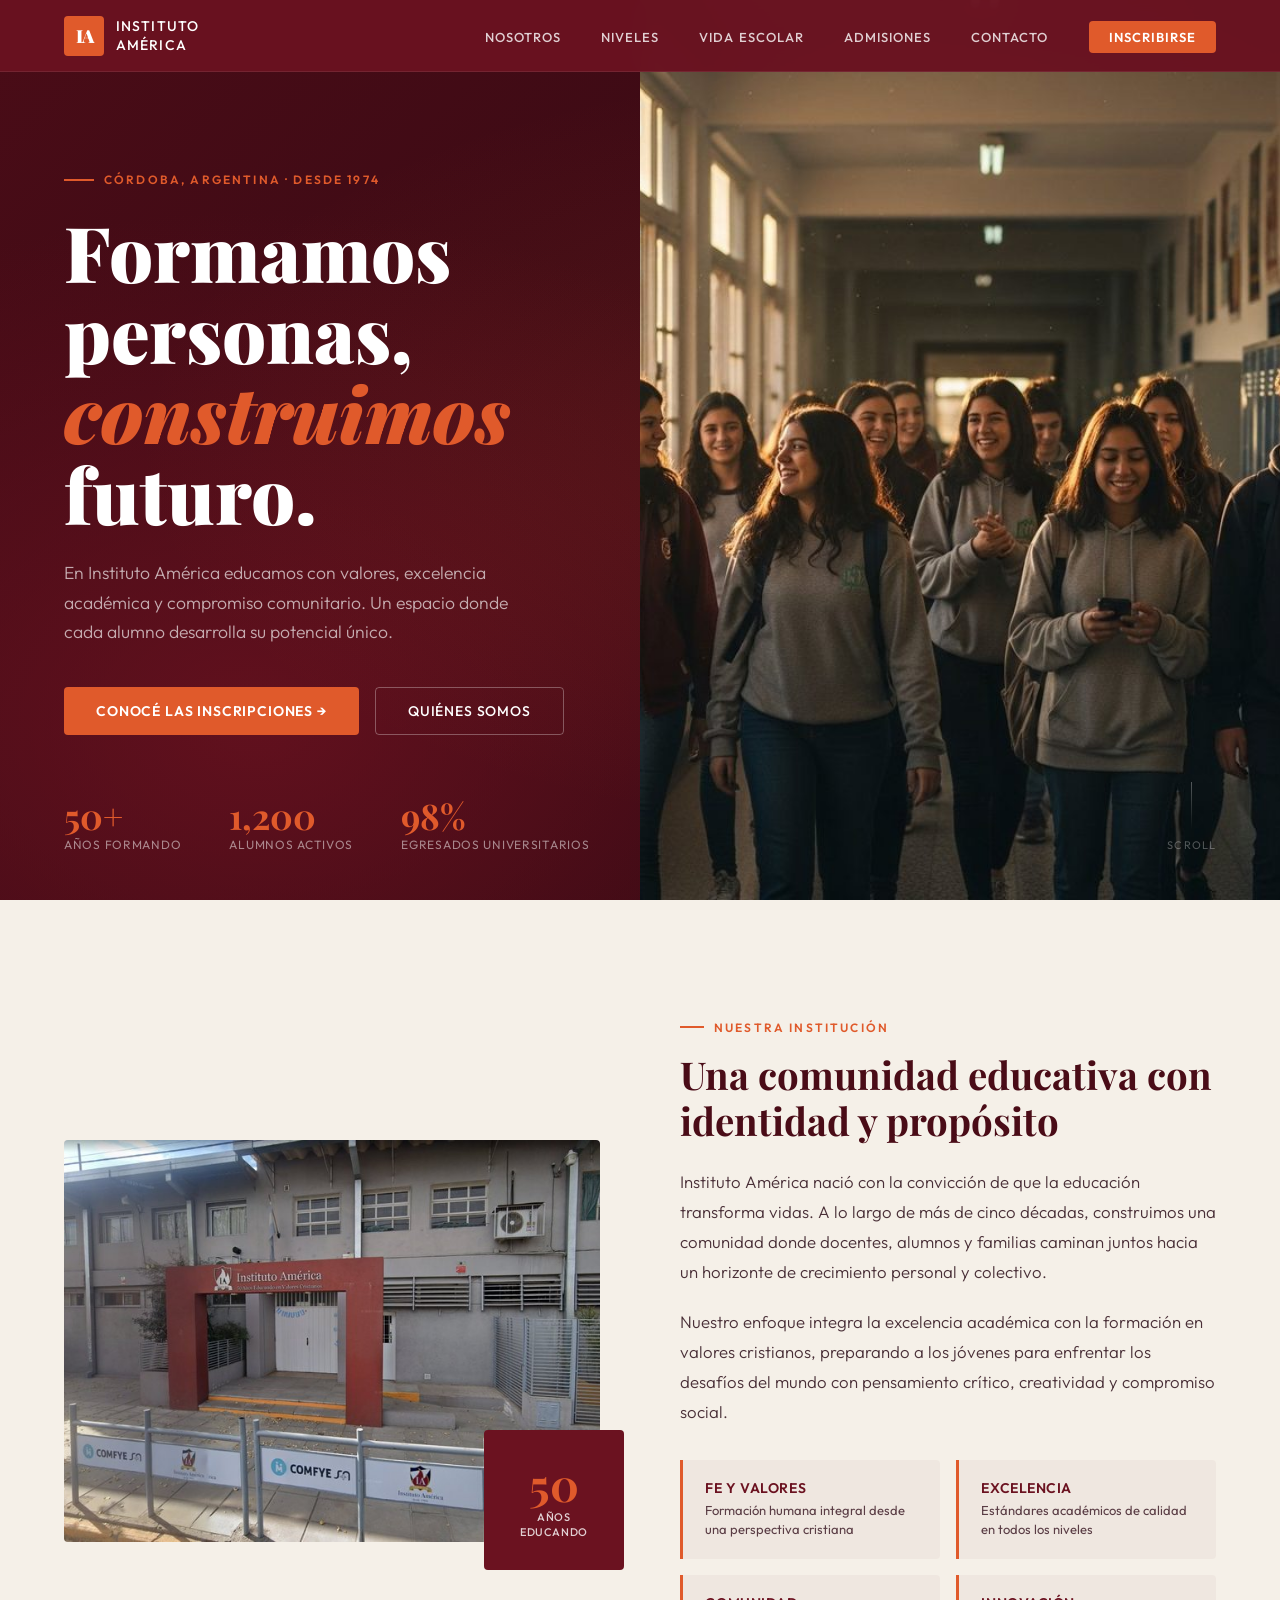
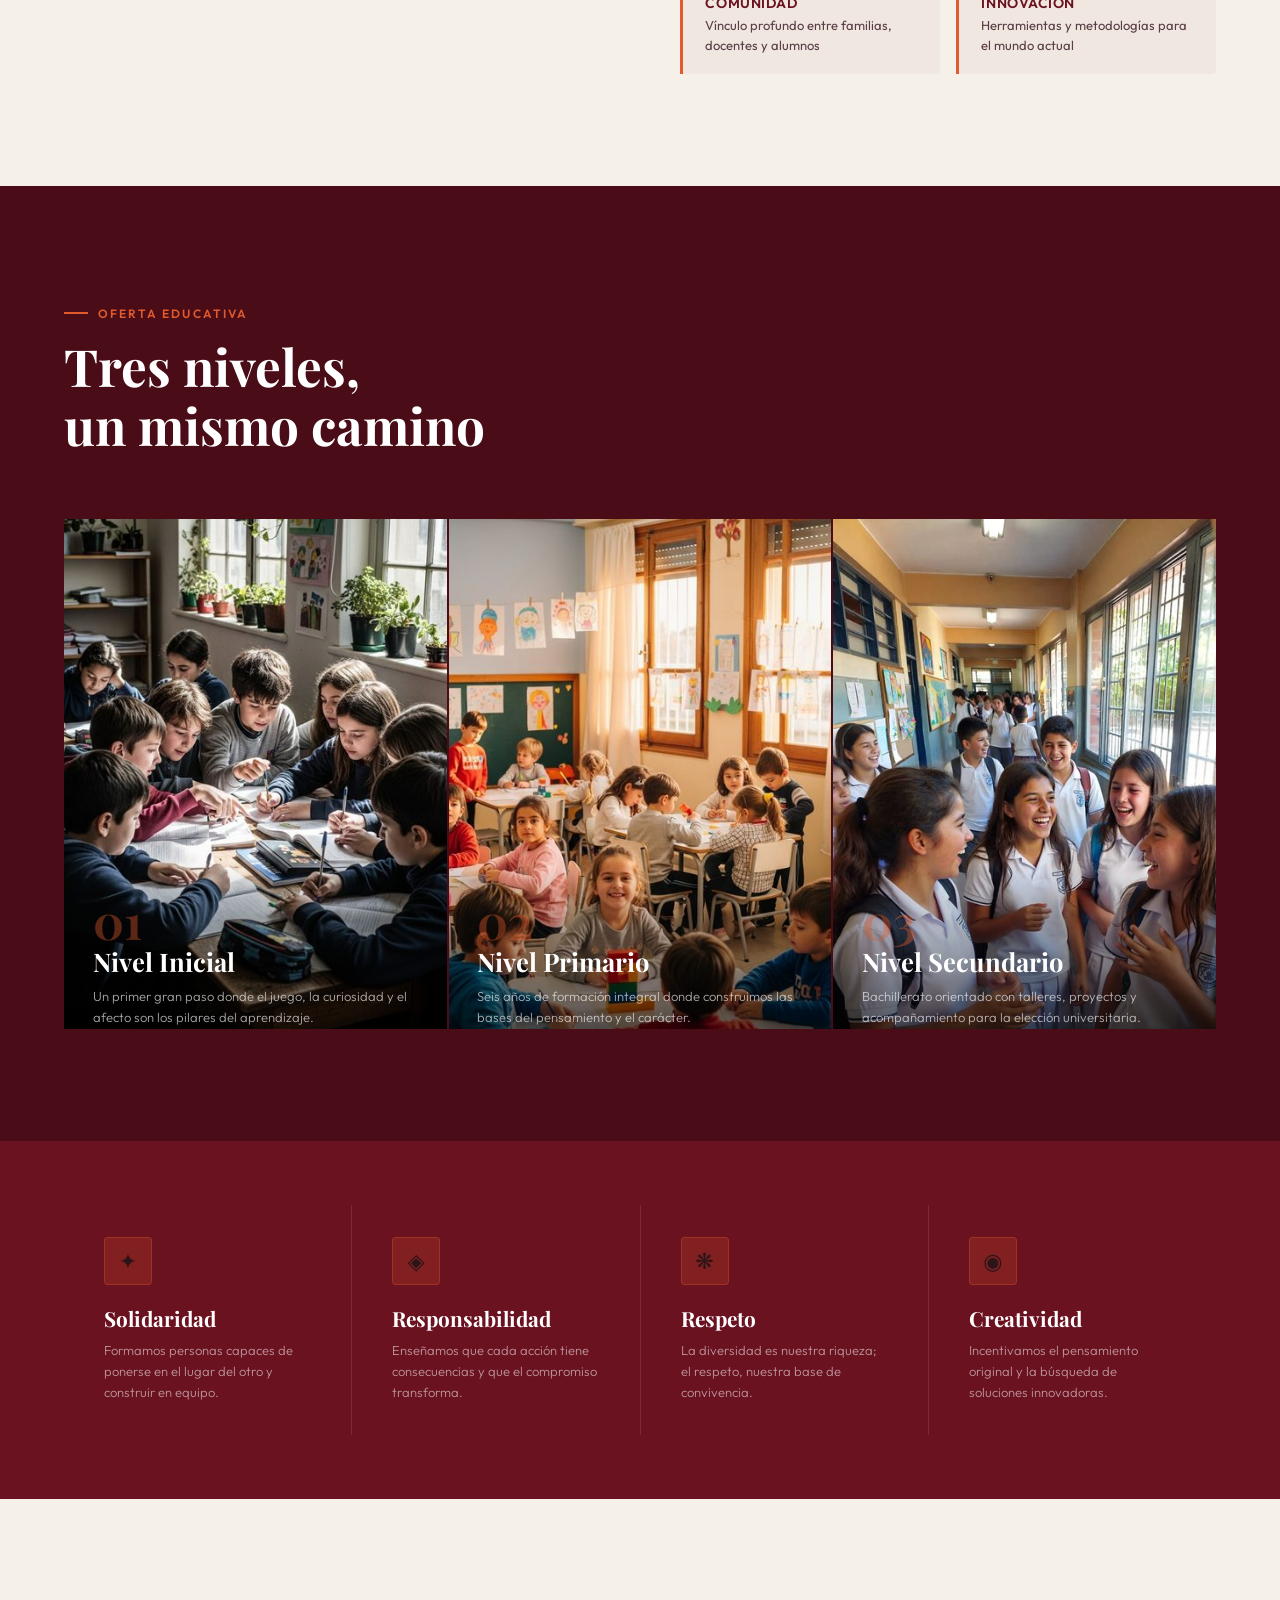
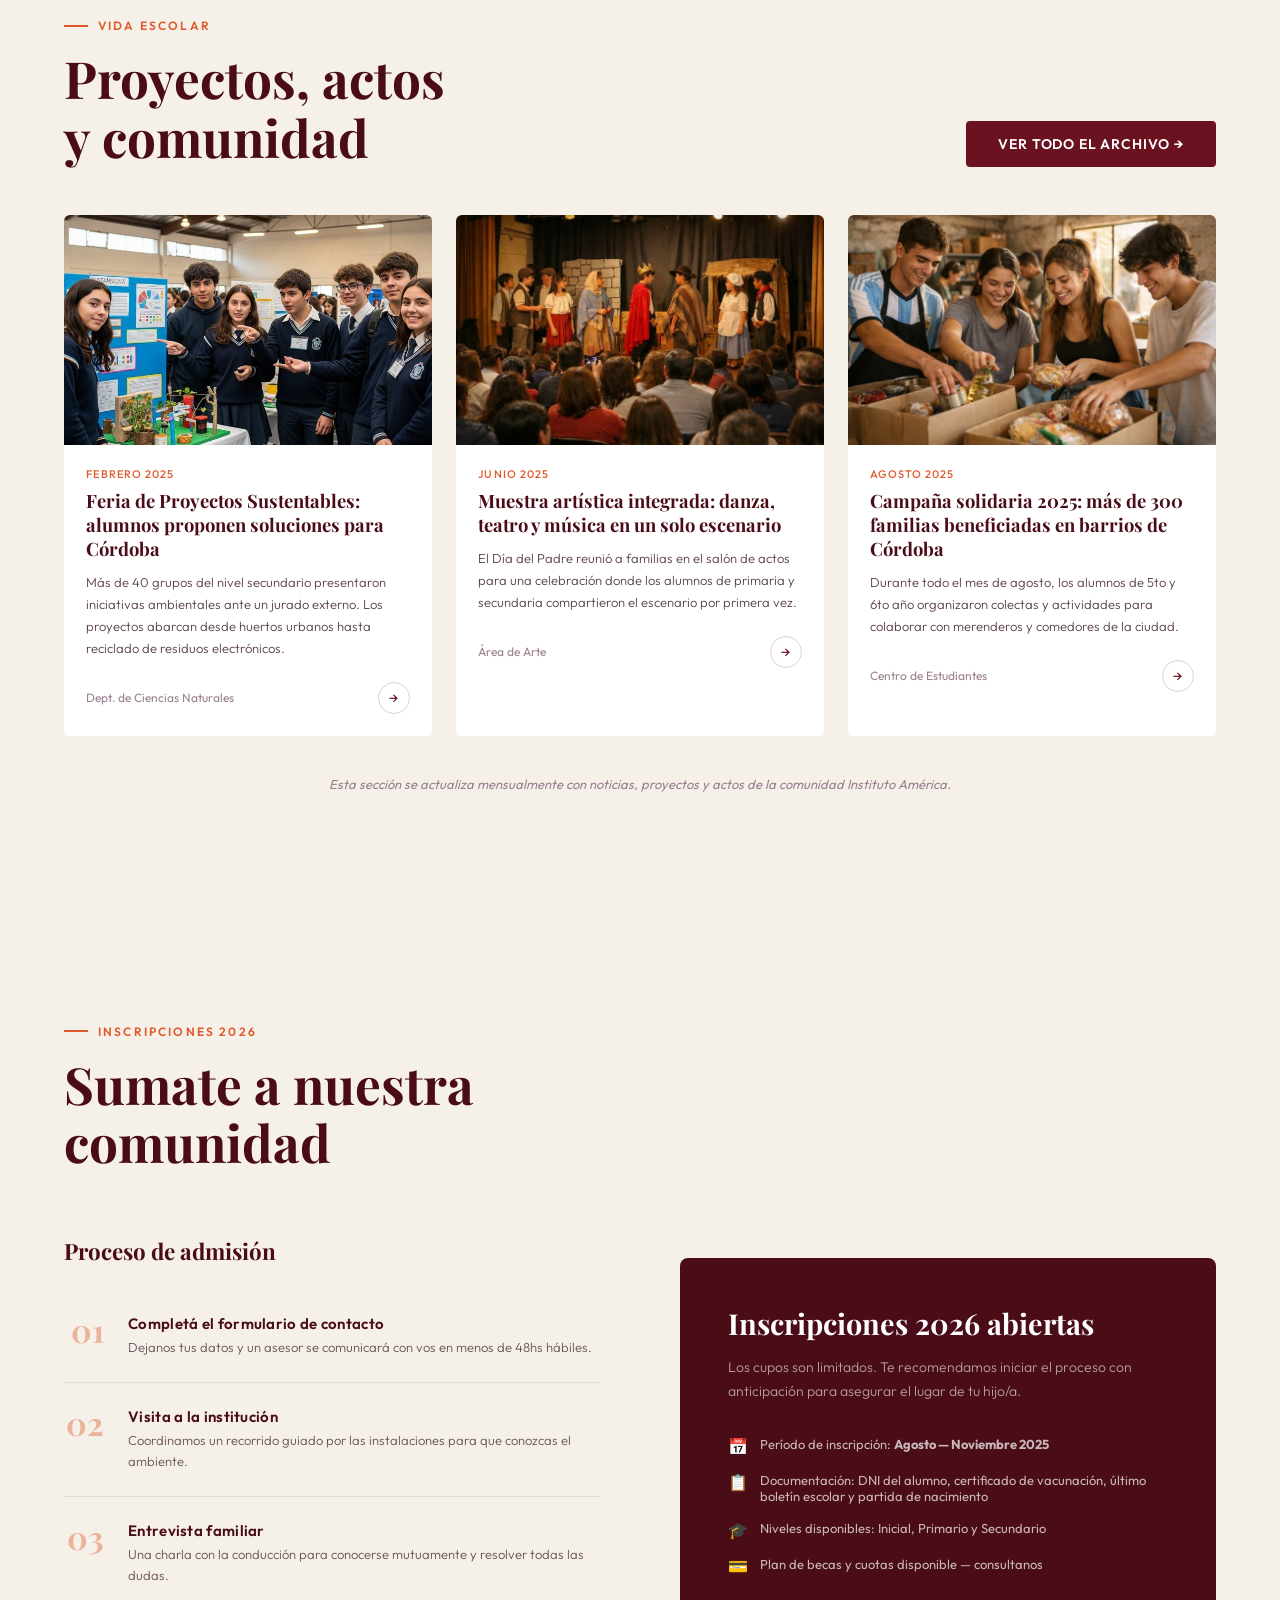
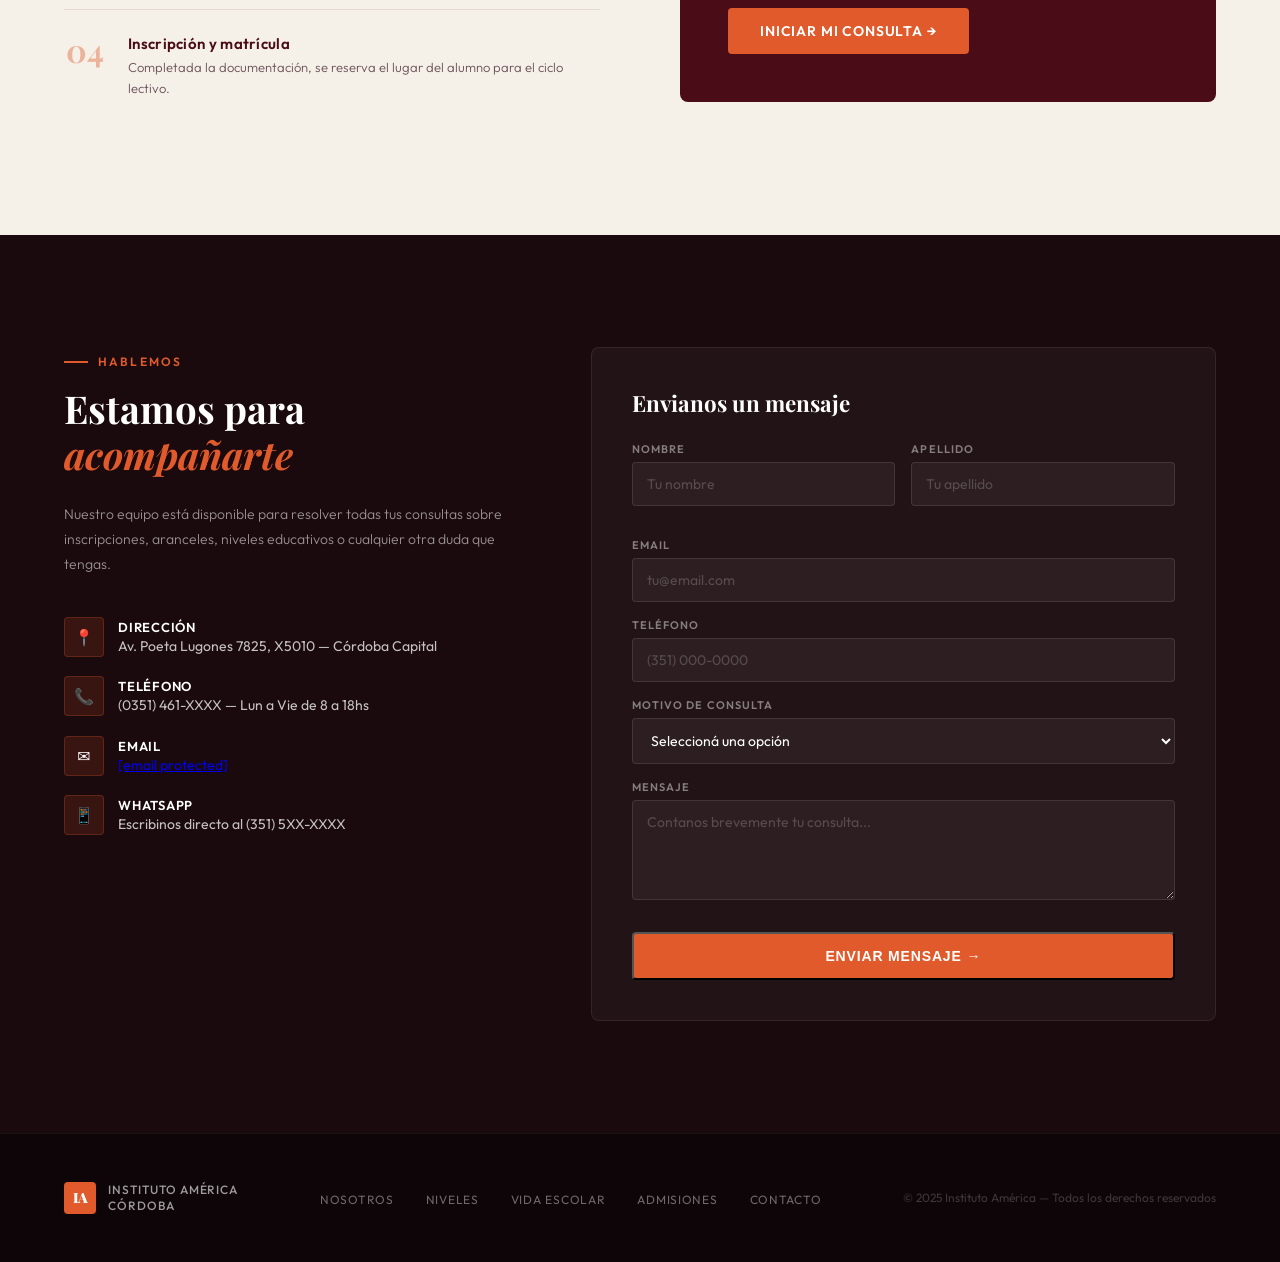
==== index.html @ 0caf6ddc "Add files via upload" ====
<!DOCTYPE html>
<html lang="es">
<head>
<meta charset="UTF-8">
<meta name="viewport" content="width=device-width, initial-scale=1.0">
<title>Instituto América — Córdoba</title>
<link rel="preconnect" href="https://fonts.googleapis.com">
<link href="https://fonts.googleapis.com/css2?family=Playfair+Display:ital,wght@0,700;0,900;1,700&family=Outfit:wght@300;400;500;600&display=swap" rel="stylesheet">
<style>
  :root {
    --bordo: #6B1220;
    --bordo-dark: #4A0C17;
    --bordo-light: #8B1A2E;
    --naranja: #E05A2B;
    --naranja-light: #F07A50;
    --gris-claro: #C8D4D0;
    --crema: #F5F0E8;
    --blanco: #FFFFFF;
    --oscuro: #1A0A0D;
    --texto: #2C1518;
  }

  * { margin: 0; padding: 0; box-sizing: border-box; }

  html { scroll-behavior: smooth; }

  body {
    font-family: 'Outfit', system-ui, sans-serif;
    background: var(--crema);
    color: var(--texto);
    overflow-x: hidden;
  }

  /* ─── NAV ─────────────────────────────────── */
  nav {
    position: fixed;
    top: 0; left: 0; right: 0;
    z-index: 100;
    padding: 0 4rem;
    height: 72px;
    display: flex;
    align-items: center;
    justify-content: space-between;
    background: rgba(106, 18, 32, 0.97);
    backdrop-filter: blur(12px);
    border-bottom: 1px solid rgba(255,255,255,0.08);
    transition: all 0.3s ease;
  }

  nav.scrolled {
    height: 60px;
    background: rgba(74, 12, 23, 0.99);
    box-shadow: 0 4px 30px rgba(0,0,0,0.3);
  }

  .nav-logo {
    display: flex;
    align-items: center;
    gap: 12px;
    text-decoration: none;
    color: var(--blanco);
  }

  .nav-logo-mark {
    width: 40px; height: 40px;
    background: var(--naranja);
    border-radius: 4px;
    display: flex;
    align-items: center;
    justify-content: center;
    font-family: 'Playfair Display', Georgia, serif;
    font-weight: 900;
    font-size: 18px;
    letter-spacing: -1px;
    flex-shrink: 0;
  }

  .nav-logo-text {
    font-size: 14px;
    font-weight: 500;
    letter-spacing: 0.08em;
    text-transform: uppercase;
    line-height: 1.3;
  }

  .nav-links {
    display: flex;
    gap: 2.5rem;
    list-style: none;
  }

  .nav-links a {
    color: rgba(255,255,255,0.8);
    text-decoration: none;
    font-size: 13px;
    font-weight: 500;
    letter-spacing: 0.08em;
    text-transform: uppercase;
    transition: color 0.2s;
    position: relative;
  }

  .nav-links a::after {
    content: '';
    position: absolute;
    bottom: -4px; left: 0;
    width: 0; height: 2px;
    background: var(--naranja);
    transition: width 0.3s ease;
  }

  .nav-links a:hover { color: var(--blanco); }
  .nav-links a:hover::after { width: 100%; }

  .nav-cta {
    padding: 8px 20px;
    background: var(--naranja);
    color: var(--blanco) !important;
    border-radius: 4px;
    font-weight: 600 !important;
  }

  .nav-cta::after { display: none !important; }
  .nav-cta:hover { background: var(--naranja-light) !important; }

  /* ─── HERO ────────────────────────────────── */
  .hero {
    min-height: 100vh;
    position: relative;
    display: flex;
    align-items: center;
    overflow: hidden;
    background: var(--bordo-dark);
  }

  .hero-bg {
    position: absolute;
    inset: 0;
    background:
      radial-gradient(ellipse at 70% 50%, rgba(224,90,43,0.15) 0%, transparent 60%),
      radial-gradient(ellipse at 20% 80%, rgba(107,18,32,0.8) 0%, transparent 50%),
      linear-gradient(135deg, var(--bordo-dark) 0%, #3A0A14 50%, #2A0810 100%);
  }

  /* Geometric decorative element */
  .hero-geo {
    position: absolute;
    right: -80px; top: 50%;
    transform: translateY(-50%);
    width: 600px; height: 600px;
    opacity: 0.12;
  }

  .hero-geo circle {
    fill: none;
    stroke: var(--naranja);
    vector-effect: non-scaling-stroke;
  }

  .hero-image-container {
    position: absolute;
    right: 0; top: 0; bottom: 0;
    width: 50%;
    overflow: hidden;
  }

  .hero-image-placeholder {
    width: 100%; height: 100%;
    background: linear-gradient(to left, rgba(74,12,23,0) 0%, var(--bordo-dark) 100%),
                linear-gradient(135deg, #3D1520 0%, #5C1E2A 100%);
    display: flex;
    flex-direction: column;
    align-items: center;
    justify-content: center;
    gap: 12px;
    color: rgba(255,255,255,0.2);
    font-size: 13px;
    text-align: center;
    padding: 2rem;
  }

  .placeholder-icon {
    width: 64px; height: 64px;
    border: 2px dashed rgba(255,255,255,0.2);
    border-radius: 8px;
    display: flex;
    align-items: center;
    justify-content: center;
    font-size: 24px;
  }

  .placeholder-prompt {
    font-size: 11px;
    line-height: 1.6;
    max-width: 260px;
    color: rgba(255,255,255,0.15);
    font-style: italic;
    margin-top: 8px;
  }

  .hero-content {
    position: relative;
    z-index: 2;
    padding: 0 4rem;
    max-width: 640px;
    animation: fadeUp 0.9s ease both;
  }

  .hero-eyebrow {
    display: inline-flex;
    align-items: center;
    gap: 10px;
    color: var(--naranja);
    font-size: 12px;
    font-weight: 600;
    letter-spacing: 0.18em;
    text-transform: uppercase;
    margin-bottom: 1.5rem;
  }

  .hero-eyebrow::before {
    content: '';
    width: 30px; height: 2px;
    background: var(--naranja);
  }

  .hero-title {
    font-family: 'Playfair Display', Georgia, serif;
    font-size: clamp(3rem, 6vw, 5.5rem);
    line-height: 1.05;
    color: var(--blanco);
    margin-bottom: 1.5rem;
    font-weight: 900;
  }

  .hero-title em {
    font-style: italic;
    color: var(--naranja);
  }

  .hero-subtitle {
    font-size: 1.1rem;
    line-height: 1.7;
    color: rgba(255,255,255,0.65);
    font-weight: 300;
    max-width: 480px;
    margin-bottom: 2.5rem;
  }

  .hero-actions {
    display: flex;
    gap: 1rem;
    flex-wrap: wrap;
  }

  .btn-primary {
    padding: 14px 32px;
    background: var(--naranja);
    color: var(--blanco);
    text-decoration: none;
    font-size: 14px;
    font-weight: 600;
    letter-spacing: 0.06em;
    text-transform: uppercase;
    border-radius: 4px;
    transition: all 0.2s ease;
    display: inline-flex;
    align-items: center;
    gap: 8px;
  }

  .btn-primary:hover {
    background: var(--naranja-light);
    transform: translateY(-2px);
    box-shadow: 0 8px 24px rgba(224,90,43,0.4);
  }

  .btn-secondary {
    padding: 14px 32px;
    border: 1px solid rgba(255,255,255,0.3);
    color: var(--blanco);
    text-decoration: none;
    font-size: 14px;
    font-weight: 500;
    letter-spacing: 0.06em;
    text-transform: uppercase;
    border-radius: 4px;
    transition: all 0.2s ease;
  }

  .btn-secondary:hover {
    border-color: rgba(255,255,255,0.7);
    background: rgba(255,255,255,0.05);
    transform: translateY(-2px);
  }

  .hero-stats {
    position: absolute;
    bottom: 3rem; left: 4rem;
    display: flex;
    gap: 3rem;
    z-index: 2;
    animation: fadeUp 1.1s ease 0.3s both;
  }

  .stat {
    color: var(--blanco);
  }

  .stat-num {
    font-family: 'Playfair Display', Georgia, serif;
    font-size: 2.2rem;
    font-weight: 700;
    color: var(--naranja);
    line-height: 1;
  }

  .stat-label {
    font-size: 12px;
    font-weight: 400;
    color: rgba(255,255,255,0.5);
    letter-spacing: 0.06em;
    text-transform: uppercase;
    margin-top: 4px;
  }

  /* Scroll indicator */
  .scroll-indicator {
    position: absolute;
    bottom: 3rem;
    right: 4rem;
    z-index: 2;
    display: flex;
    flex-direction: column;
    align-items: center;
    gap: 8px;
    color: rgba(255,255,255,0.3);
    font-size: 11px;
    letter-spacing: 0.1em;
    text-transform: uppercase;
    animation: float 2s ease-in-out infinite;
  }

  .scroll-line {
    width: 1px;
    height: 48px;
    background: linear-gradient(to bottom, rgba(255,255,255,0.3), transparent);
  }

  /* ─── NOSOTROS ────────────────────────────── */
  .section {
    padding: 7rem 4rem;
  }

  .section-header {
    margin-bottom: 4rem;
  }

  .section-tag {
    display: inline-flex;
    align-items: center;
    gap: 10px;
    color: var(--naranja);
    font-size: 12px;
    font-weight: 600;
    letter-spacing: 0.18em;
    text-transform: uppercase;
    margin-bottom: 1rem;
  }

  .section-tag::before {
    content: '';
    width: 24px; height: 2px;
    background: var(--naranja);
  }

  .section-title {
    font-family: 'Playfair Display', Georgia, serif;
    font-size: clamp(2rem, 4vw, 3.2rem);
    font-weight: 700;
    line-height: 1.15;
    color: var(--bordo-dark);
  }

  /* Nosotros */
  .nosotros {
    background: var(--crema);
  }

  .nosotros-grid {
    display: grid;
    grid-template-columns: 1fr 1fr;
    gap: 5rem;
    align-items: center;
  }

  .nosotros-image {
    position: relative;
  }

  .img-placeholder {
    width: 100%;
    aspect-ratio: 4/3;
    background: linear-gradient(135deg, #e8ddd0 0%, #d4c5b5 100%);
    border-radius: 4px;
    display: flex;
    flex-direction: column;
    align-items: center;
    justify-content: center;
    gap: 10px;
    color: rgba(0,0,0,0.25);
    font-size: 12px;
    border: 2px dashed rgba(0,0,0,0.12);
    overflow: hidden;
    position: relative;
  }

  .img-placeholder-inner {
    text-align: center;
    padding: 1rem;
  }

  .img-placeholder-inner .icon {
    font-size: 32px;
    display: block;
    margin-bottom: 8px;
    opacity: 0.4;
  }

  .img-placeholder-inner .prompt-label {
    font-size: 10px;
    opacity: 0.5;
    font-style: italic;
    line-height: 1.5;
    max-width: 200px;
  }

  .nosotros-accent-box {
    position: absolute;
    bottom: -24px; right: -24px;
    width: 140px; height: 140px;
    background: var(--bordo);
    border-radius: 4px;
    display: flex;
    flex-direction: column;
    align-items: center;
    justify-content: center;
    color: var(--blanco);
    text-align: center;
    padding: 1rem;
  }

  .accent-num {
    font-family: 'Playfair Display', Georgia, serif;
    font-size: 2.8rem;
    font-weight: 700;
    line-height: 1;
    color: var(--naranja);
  }

  .accent-text {
    font-size: 11px;
    font-weight: 500;
    letter-spacing: 0.06em;
    text-transform: uppercase;
    opacity: 0.8;
    line-height: 1.3;
    margin-top: 4px;
  }

  .nosotros-text h2 {
    font-family: 'Playfair Display', Georgia, serif;
    font-size: 2.4rem;
    font-weight: 700;
    color: var(--bordo-dark);
    margin-bottom: 1.5rem;
    line-height: 1.2;
  }

  .nosotros-text p {
    font-size: 1.05rem;
    line-height: 1.8;
    color: #4A3038;
    margin-bottom: 1.2rem;
    font-weight: 300;
  }

  .pilares {
    display: grid;
    grid-template-columns: 1fr 1fr;
    gap: 1rem;
    margin-top: 2rem;
  }

  .pilar {
    padding: 1.2rem 1.4rem;
    border-left: 3px solid var(--naranja);
    background: rgba(107,18,32,0.04);
    border-radius: 0 4px 4px 0;
  }

  .pilar-title {
    font-size: 14px;
    font-weight: 600;
    color: var(--bordo);
    letter-spacing: 0.04em;
    text-transform: uppercase;
    margin-bottom: 4px;
  }

  .pilar-desc {
    font-size: 13px;
    color: #5A3D45;
    line-height: 1.5;
  }

  /* ─── NIVELES ─────────────────────────────── */
  .niveles {
    background: var(--bordo-dark);
    color: var(--blanco);
  }

  .niveles .section-title { color: var(--blanco); }

  .niveles-grid {
    display: grid;
    grid-template-columns: repeat(3, 1fr);
    gap: 2px;
    margin-top: 3rem;
  }

  .nivel-card {
    position: relative;
    overflow: hidden;
    aspect-ratio: 3/4;
    cursor: pointer;
  }

  .nivel-bg {
    width: 100%; height: 100%;
    display: flex;
    flex-direction: column;
    align-items: center;
    justify-content: center;
    transition: transform 0.5s ease;
  }

  .nivel-card:hover .nivel-bg {
    transform: scale(1.05);
  }

  .nivel-bg-1 { background: linear-gradient(160deg, #4A0F1E 0%, #2E0812 100%); }
  .nivel-bg-2 { background: linear-gradient(160deg, #6B1220 0%, #4A0C17 100%); }
  .nivel-bg-3 { background: linear-gradient(160deg, #8B1A2E 0%, #6B1220 100%); }

  .nivel-img-placeholder {
    position: absolute;
    inset: 0;
    display: flex;
    flex-direction: column;
    align-items: center;
    justify-content: center;
    font-size: 11px;
    color: rgba(255,255,255,0.15);
    text-align: center;
    padding: 2rem;
    font-style: italic;
  }

  .nivel-img-placeholder .icon {
    font-size: 32px;
    opacity: 0.3;
    margin-bottom: 8px;
    display: block;
  }

  .nivel-overlay {
    position: absolute;
    bottom: 0; left: 0; right: 0;
    padding: 2rem 1.8rem;
    background: linear-gradient(to top, rgba(0,0,0,0.85) 0%, transparent 100%);
    transform: translateY(60px);
    transition: transform 0.4s ease;
  }

  .nivel-card:hover .nivel-overlay {
    transform: translateY(0);
  }

  .nivel-num {
    font-family: 'Playfair Display', Georgia, serif;
    font-size: 3rem;
    font-weight: 700;
    color: var(--naranja);
    opacity: 0.4;
    line-height: 1;
    display: block;
  }

  .nivel-name {
    font-family: 'Playfair Display', Georgia, serif;
    font-size: 1.6rem;
    font-weight: 700;
    color: var(--blanco);
    display: block;
    margin-bottom: 0.5rem;
  }

  .nivel-desc {
    font-size: 13px;
    color: rgba(255,255,255,0.65);
    line-height: 1.6;
    font-weight: 300;
  }

  .nivel-link {
    display: inline-flex;
    align-items: center;
    gap: 6px;
    color: var(--naranja);
    font-size: 13px;
    font-weight: 600;
    text-decoration: none;
    margin-top: 12px;
    letter-spacing: 0.06em;
    text-transform: uppercase;
  }

  /* ─── VIDA ESCOLAR / PROYECTOS ────────────── */
  .proyectos {
    background: var(--crema);
    padding: 7rem 4rem;
  }

  .proyectos-header {
    display: flex;
    justify-content: space-between;
    align-items: flex-end;
    margin-bottom: 3rem;
    flex-wrap: wrap;
    gap: 1.5rem;
  }

  .proyectos-header .section-title {
    max-width: 480px;
  }

  .proyectos-scroll {
    display: grid;
    grid-template-columns: repeat(3, 1fr);
    gap: 1.5rem;
  }

  .proyecto-card {
    background: var(--blanco);
    border-radius: 6px;
    overflow: hidden;
    transition: transform 0.3s ease, box-shadow 0.3s ease;
    cursor: pointer;
  }

  .proyecto-card:hover {
    transform: translateY(-6px);
    box-shadow: 0 20px 50px rgba(107,18,32,0.12);
  }

  .proyecto-img {
    aspect-ratio: 16/10;
    display: flex;
    flex-direction: column;
    align-items: center;
    justify-content: center;
    font-size: 11px;
    color: rgba(0,0,0,0.25);
    text-align: center;
    padding: 1rem;
    font-style: italic;
    gap: 6px;
    position: relative;
    overflow: hidden;
  }

  .proyecto-img-1 { background: linear-gradient(135deg, #F0E8E0, #E0D0C0); }
  .proyecto-img-2 { background: linear-gradient(135deg, #E0E8F0, #C8D8E8); }
  .proyecto-img-3 { background: linear-gradient(135deg, #E8E0F0, #D0C8E0); }

  .proyecto-tag {
    position: absolute;
    top: 12px; left: 12px;
    padding: 4px 10px;
    background: var(--bordo);
    color: var(--blanco);
    font-size: 10px;
    font-weight: 600;
    letter-spacing: 0.08em;
    text-transform: uppercase;
    border-radius: 2px;
  }

  .proyecto-tag.naranja { background: var(--naranja); }

  .proyecto-body {
    padding: 1.4rem;
  }

  .proyecto-fecha {
    font-size: 11px;
    font-weight: 500;
    color: var(--naranja);
    text-transform: uppercase;
    letter-spacing: 0.1em;
    margin-bottom: 8px;
  }

  .proyecto-title {
    font-family: 'Playfair Display', Georgia, serif;
    font-size: 1.15rem;
    font-weight: 700;
    color: var(--bordo-dark);
    line-height: 1.3;
    margin-bottom: 10px;
  }

  .proyecto-excerpt {
    font-size: 13px;
    color: #5A4048;
    line-height: 1.7;
    font-weight: 300;
  }

  .proyecto-footer {
    padding: 0 1.4rem 1.4rem;
    display: flex;
    justify-content: space-between;
    align-items: center;
  }

  .proyecto-autor {
    font-size: 12px;
    color: #9A8090;
    font-weight: 400;
  }

  .proyecto-arrow {
    width: 32px; height: 32px;
    border: 1px solid rgba(107,18,32,0.2);
    border-radius: 50%;
    display: flex;
    align-items: center;
    justify-content: center;
    color: var(--bordo);
    font-size: 14px;
    transition: all 0.2s;
  }

  .proyecto-card:hover .proyecto-arrow {
    background: var(--bordo);
    color: var(--blanco);
  }

  /* ─── VALORES / STRIP ─────────────────────── */
  .values-strip {
    background: var(--bordo);
    padding: 4rem;
    display: flex;
    gap: 0;
    overflow: hidden;
  }

  .value-item {
    flex: 1;
    padding: 2rem 2.5rem;
    border-right: 1px solid rgba(255,255,255,0.1);
    transition: background 0.3s;
  }

  .value-item:last-child { border-right: none; }

  .value-item:hover {
    background: rgba(255,255,255,0.05);
  }

  .value-icon {
    width: 48px; height: 48px;
    background: rgba(224,90,43,0.2);
    border-radius: 4px;
    display: flex;
    align-items: center;
    justify-content: center;
    font-size: 22px;
    margin-bottom: 1.2rem;
    border: 1px solid rgba(224,90,43,0.3);
  }

  .value-name {
    font-family: 'Playfair Display', Georgia, serif;
    font-size: 1.3rem;
    font-weight: 700;
    color: var(--blanco);
    margin-bottom: 8px;
  }

  .value-desc {
    font-size: 13px;
    color: rgba(255,255,255,0.55);
    line-height: 1.6;
    font-weight: 300;
  }

  /* ─── ADMISIONES ──────────────────────────── */
  .admisiones {
    background: var(--crema);
    padding: 7rem 4rem;
  }

  .admisiones-grid {
    display: grid;
    grid-template-columns: 1fr 1fr;
    gap: 5rem;
    align-items: center;
  }

  .proceso-steps {
    display: flex;
    flex-direction: column;
    gap: 0;
  }

  .step {
    display: flex;
    gap: 1.5rem;
    padding: 1.5rem 0;
    border-bottom: 1px solid rgba(107,18,32,0.1);
    position: relative;
  }

  .step:last-child { border-bottom: none; }

  .step-num {
    font-family: 'Playfair Display', Georgia, serif;
    font-size: 2rem;
    font-weight: 700;
    color: var(--naranja);
    opacity: 0.4;
    line-height: 1;
    flex-shrink: 0;
    width: 40px;
    text-align: right;
  }

  .step-content h4 {
    font-size: 15px;
    font-weight: 600;
    color: var(--bordo-dark);
    margin-bottom: 4px;
    letter-spacing: 0.02em;
  }

  .step-content p {
    font-size: 13px;
    color: #6A5058;
    line-height: 1.6;
    font-weight: 300;
  }

  .admisiones-cta {
    background: var(--bordo-dark);
    border-radius: 8px;
    padding: 3rem;
    color: var(--blanco);
  }

  .admisiones-cta h3 {
    font-family: 'Playfair Display', Georgia, serif;
    font-size: 1.8rem;
    font-weight: 700;
    margin-bottom: 1rem;
    line-height: 1.2;
  }

  .admisiones-cta p {
    font-size: 14px;
    color: rgba(255,255,255,0.6);
    line-height: 1.7;
    font-weight: 300;
    margin-bottom: 2rem;
  }

  .admisiones-detail {
    display: flex;
    gap: 1rem;
    flex-direction: column;
    margin-bottom: 2rem;
  }

  .detail-row {
    display: flex;
    gap: 12px;
    align-items: flex-start;
    font-size: 13px;
    color: rgba(255,255,255,0.7);
  }

  .detail-row span:first-child {
    color: var(--naranja);
    font-size: 16px;
    flex-shrink: 0;
  }

  /* ─── CONTACTO ────────────────────────────── */
  .contacto {
    background: var(--oscuro);
    padding: 7rem 4rem;
    color: var(--blanco);
  }

  .contacto-grid {
    display: grid;
    grid-template-columns: 1fr 1.4fr;
    gap: 5rem;
    align-items: start;
  }

  .contacto-info h2 {
    font-family: 'Playfair Display', Georgia, serif;
    font-size: 2.4rem;
    font-weight: 700;
    line-height: 1.2;
    margin-bottom: 1.5rem;
    color: var(--blanco);
  }

  .contacto-info h2 em {
    color: var(--naranja);
    font-style: italic;
  }

  .contacto-info p {
    font-size: 14px;
    color: rgba(255,255,255,0.55);
    line-height: 1.8;
    font-weight: 300;
    margin-bottom: 2.5rem;
  }

  .contacto-items {
    display: flex;
    flex-direction: column;
    gap: 1.2rem;
  }

  .contact-item {
    display: flex;
    gap: 14px;
    align-items: center;
  }

  .contact-icon {
    width: 40px; height: 40px;
    background: rgba(224,90,43,0.15);
    border: 1px solid rgba(224,90,43,0.25);
    border-radius: 4px;
    display: flex;
    align-items: center;
    justify-content: center;
    font-size: 16px;
    flex-shrink: 0;
  }

  .contact-text {
    font-size: 14px;
    color: rgba(255,255,255,0.75);
  }

  .contact-text strong {
    display: block;
    font-weight: 600;
    color: var(--blanco);
    font-size: 13px;
    text-transform: uppercase;
    letter-spacing: 0.06em;
    margin-bottom: 2px;
  }

  .contacto-form {
    background: rgba(255,255,255,0.04);
    border: 1px solid rgba(255,255,255,0.08);
    border-radius: 8px;
    padding: 2.5rem;
  }

  .form-row {
    display: grid;
    grid-template-columns: 1fr 1fr;
    gap: 1rem;
    margin-bottom: 1rem;
  }

  .form-group {
    display: flex;
    flex-direction: column;
    gap: 6px;
  }

  .form-group label {
    font-size: 11px;
    font-weight: 600;
    letter-spacing: 0.1em;
    text-transform: uppercase;
    color: rgba(255,255,255,0.45);
  }

  .form-group input,
  .form-group select,
  .form-group textarea {
    background: rgba(255,255,255,0.05);
    border: 1px solid rgba(255,255,255,0.1);
    border-radius: 4px;
    padding: 12px 14px;
    color: var(--blanco);
    font-family: 'Outfit', system-ui, sans-serif;
    font-size: 14px;
    outline: none;
    transition: border-color 0.2s;
    width: 100%;
  }

  .form-group input::placeholder,
  .form-group textarea::placeholder {
    color: rgba(255,255,255,0.2);
  }

  .form-group input:focus,
  .form-group select:focus,
  .form-group textarea:focus {
    border-color: var(--naranja);
  }

  .form-group select option {
    background: var(--oscuro);
  }

  .form-group textarea {
    resize: vertical;
    min-height: 100px;
  }

  .form-full { grid-column: 1/-1; }

  .form-submit {
    margin-top: 1rem;
  }

  .form-submit .btn-primary {
    width: 100%;
    justify-content: center;
  }

  /* ─── FOOTER ──────────────────────────────── */
  footer {
    background: #0D0507;
    padding: 3rem 4rem;
    display: flex;
    justify-content: space-between;
    align-items: center;
    border-top: 1px solid rgba(255,255,255,0.05);
    flex-wrap: wrap;
    gap: 1rem;
  }

  .footer-logo {
    display: flex;
    align-items: center;
    gap: 12px;
    color: var(--blanco);
    text-decoration: none;
  }

  .footer-nav {
    display: flex;
    gap: 2rem;
    list-style: none;
  }

  .footer-nav a {
    color: rgba(255,255,255,0.4);
    text-decoration: none;
    font-size: 12px;
    letter-spacing: 0.06em;
    text-transform: uppercase;
    transition: color 0.2s;
  }

  .footer-nav a:hover { color: rgba(255,255,255,0.8); }

  .footer-copy {
    font-size: 12px;
    color: rgba(255,255,255,0.2);
  }

  /* ─── ANIMATIONS ──────────────────────────── */
  @keyframes fadeUp {
    from { opacity: 0; transform: translateY(30px); }
    to { opacity: 1; transform: translateY(0); }
  }

  @keyframes float {
    0%, 100% { transform: translateY(0); }
    50% { transform: translateY(-8px); }
  }

  .reveal {
    opacity: 1;
    transform: translateY(0);
    transition: opacity 0.7s ease, transform 0.7s ease;
  }

  .reveal.animate-in {
    animation: revealUp 0.7s ease both;
  }

  .reveal-delay-1 { transition-delay: 0.1s; }
  .reveal-delay-2 { transition-delay: 0.2s; }
  .reveal-delay-3 { transition-delay: 0.3s; }

  /* Mobile menu */
  .hamburger {
    display: none;
    flex-direction: column;
    gap: 5px;
    cursor: pointer;
    padding: 4px;
  }

  .hamburger span {
    width: 24px; height: 2px;
    background: var(--blanco);
    border-radius: 2px;
    transition: all 0.3s;
  }

  /* ─── RESPONSIVE ──────────────────────────── */
  @media (max-width: 1024px) {
    nav { padding: 0 2rem; }
    .nav-links { gap: 1.5rem; }

    .section { padding: 5rem 2rem; }
    .hero-content { padding: 0 2rem; }
    .hero-stats { left: 2rem; }
    .scroll-indicator { right: 2rem; }

    .nosotros-grid,
    .admisiones-grid,
    .contacto-grid { grid-template-columns: 1fr; }

    .niveles-grid { grid-template-columns: 1fr; }
    .nivel-card { aspect-ratio: 16/9; }
    .nivel-overlay { transform: translateY(0); }

    .proyectos-scroll { grid-template-columns: 1fr 1fr; }
    .values-strip { flex-direction: column; gap: 0; }
    .value-item { border-right: none; border-bottom: 1px solid rgba(255,255,255,0.1); }

    .hero-image-container { display: none; }
  }

  @media (max-width: 768px) {
    .nav-links { display: none; }
    .hamburger { display: flex; }

    .hero-title { font-size: 2.5rem; }
    .hero-stats { flex-wrap: wrap; gap: 1.5rem; }
    .section { padding: 4rem 1.5rem; }
    .proyectos, .admisiones, .contacto { padding: 4rem 1.5rem; }
    .proyectos-scroll { grid-template-columns: 1fr; }
    .form-row { grid-template-columns: 1fr; }
    footer { flex-direction: column; text-align: center; }
    .footer-nav { flex-wrap: wrap; justify-content: center; }
    .values-strip { padding: 2rem 1.5rem; }
  }
</style>
</head>
<body>

<!-- ─── NAV ─────────────────────────── -->
<nav id="navbar">
  <a href="#" class="nav-logo">
    <div class="nav-logo-mark">IA</div>
    <div class="nav-logo-text">Instituto<br>América</div>
  </a>
  <ul class="nav-links">
    <li><a href="#nosotros">Nosotros</a></li>
    <li><a href="#niveles">Niveles</a></li>
    <li><a href="#proyectos">Vida Escolar</a></li>
    <li><a href="#admisiones">Admisiones</a></li>
    <li><a href="#contacto">Contacto</a></li>
    <li><a href="#contacto" class="nav-cta">Inscribirse</a></li>
  </ul>
  <div class="hamburger">
    <span></span><span></span><span></span>
  </div>
</nav>

<!-- ─── HERO ─────────────────────────── -->
<section class="hero">
  <div class="hero-bg"></div>
  <div class="hero-image-container">
<img src="img/hero.jpg" style="width:100%;height:100%;object-fit:cover;object-position:center;" alt="Instituto América">
  </div>
  <div class="hero-content">
    <div class="hero-eyebrow">Córdoba, Argentina · Desde 1974</div>
    <h1 class="hero-title">
      Formamos personas,<br>
      <em>construimos</em><br>
      futuro.
    </h1>
    <p class="hero-subtitle">
      En Instituto América educamos con valores, excelencia académica y compromiso comunitario. Un espacio donde cada alumno desarrolla su potencial único.
    </p>
    <div class="hero-actions">
      <a href="#admisiones" class="btn-primary">
        Conocé las inscripciones →
      </a>
      <a href="#nosotros" class="btn-secondary">
        Quiénes somos
      </a>
    </div>
  </div>

  <div class="hero-stats">
    <div class="stat">
      <div class="stat-num">50+</div>
      <div class="stat-label">Años formando</div>
    </div>
    <div class="stat">
      <div class="stat-num">1,200</div>
      <div class="stat-label">Alumnos activos</div>
    </div>
    <div class="stat">
      <div class="stat-num">98%</div>
      <div class="stat-label">Egresados universitarios</div>
    </div>
  </div>

  <div class="scroll-indicator">
    <div class="scroll-line"></div>
    <span>Scroll</span>
  </div>
</section>

<!-- ─── NOSOTROS ──────────────────────── -->
<section class="nosotros section" id="nosotros">
  <div class="nosotros-grid">
    <div class="nosotros-image reveal">
      <img src="img/patio.jpg" style="width:100%;aspect-ratio:4/3;object-fit:cover;border-radius:4px;" alt="Fachada Instituto América">
      <div class="nosotros-accent-box">
        <div class="accent-num">50</div>
        <div class="accent-text">Años<br>educando</div>
      </div>
    </div>
    <div class="nosotros-text reveal reveal-delay-1">
      <div class="section-tag">Nuestra institución</div>
      <h2>Una comunidad educativa con identidad y propósito</h2>
      <p>
        Instituto América nació con la convicción de que la educación transforma vidas. A lo largo de más de cinco décadas, construimos una comunidad donde docentes, alumnos y familias caminan juntos hacia un horizonte de crecimiento personal y colectivo.
      </p>
      <p>
        Nuestro enfoque integra la excelencia académica con la formación en valores cristianos, preparando a los jóvenes para enfrentar los desafíos del mundo con pensamiento crítico, creatividad y compromiso social.
      </p>
      <div class="pilares">
        <div class="pilar">
          <div class="pilar-title">Fe y Valores</div>
          <div class="pilar-desc">Formación humana integral desde una perspectiva cristiana</div>
        </div>
        <div class="pilar">
          <div class="pilar-title">Excelencia</div>
          <div class="pilar-desc">Estándares académicos de calidad en todos los niveles</div>
        </div>
        <div class="pilar">
          <div class="pilar-title">Comunidad</div>
          <div class="pilar-desc">Vínculo profundo entre familias, docentes y alumnos</div>
        </div>
        <div class="pilar">
          <div class="pilar-title">Innovación</div>
          <div class="pilar-desc">Herramientas y metodologías para el mundo actual</div>
        </div>
      </div>
    </div>
  </div>
</section>

<!-- ─── NIVELES ────────────────────────── -->
<section class="niveles section" id="niveles">
  <div class="section-header">
    <div class="section-tag" style="color:var(--naranja);">Oferta educativa</div>
    <h2 class="section-title">Tres niveles,<br>un mismo camino</h2>
  </div>
  <div class="niveles-grid">
    <div class="nivel-card reveal">
      <div class="nivel-bg nivel-bg-1">
  <img src="img/inicial.jpg" style="position:absolute;inset:0;width:100%;height:100%;object-fit:cover;" alt="Nivel Inicial">
      </div>
      <div class="nivel-overlay">
        <span class="nivel-num">01</span>
        <span class="nivel-name">Nivel Inicial</span>
        <p class="nivel-desc">Un primer gran paso donde el juego, la curiosidad y el afecto son los pilares del aprendizaje.</p>
        <a href="#contacto" class="nivel-link">Más información →</a>
      </div>
    </div>
    <div class="nivel-card reveal reveal-delay-1">
      <div class="nivel-bg nivel-bg-2">
  <img src="img/primario.jpg" style="position:absolute;inset:0;width:100%;height:100%;object-fit:cover;" alt="Nivel Primario">
      </div>
      <div class="nivel-overlay">
        <span class="nivel-num">02</span>
        <span class="nivel-name">Nivel Primario</span>
        <p class="nivel-desc">Seis años de formación integral donde construimos las bases del pensamiento y el carácter.</p>
        <a href="#contacto" class="nivel-link">Más información →</a>
      </div>
    </div>
    <div class="nivel-card reveal reveal-delay-2">
      <div class="nivel-bg nivel-bg-3">
  <img src="img/secundario.jpg" style="position:absolute;inset:0;width:100%;height:100%;object-fit:cover;object-position:top;" alt="Nivel Secundario">
      </div>
      <div class="nivel-overlay">
        <span class="nivel-num">03</span>
        <span class="nivel-name">Nivel Secundario</span>
        <p class="nivel-desc">Bachillerato orientado con talleres, proyectos y acompañamiento para la elección universitaria.</p>
        <a href="#contacto" class="nivel-link">Más información →</a>
      </div>
    </div>
  </div>
</section>

<!-- ─── VALORES ─────────────────────────── -->
<div class="values-strip">
  <div class="value-item reveal">
    <div class="value-icon">✦</div>
    <div class="value-name">Solidaridad</div>
    <div class="value-desc">Formamos personas capaces de ponerse en el lugar del otro y construir en equipo.</div>
  </div>
  <div class="value-item reveal reveal-delay-1">
    <div class="value-icon">◈</div>
    <div class="value-name">Responsabilidad</div>
    <div class="value-desc">Enseñamos que cada acción tiene consecuencias y que el compromiso transforma.</div>
  </div>
  <div class="value-item reveal reveal-delay-2">
    <div class="value-icon">❋</div>
    <div class="value-name">Respeto</div>
    <div class="value-desc">La diversidad es nuestra riqueza; el respeto, nuestra base de convivencia.</div>
  </div>
  <div class="value-item reveal reveal-delay-3">
    <div class="value-icon">◉</div>
    <div class="value-name">Creatividad</div>
    <div class="value-desc">Incentivamos el pensamiento original y la búsqueda de soluciones innovadoras.</div>
  </div>
</div>

<!-- ─── VIDA ESCOLAR / PROYECTOS ────────── -->
<section class="proyectos" id="proyectos">
  <div class="proyectos-header">
    <div>
      <div class="section-tag">Vida escolar</div>
      <h2 class="section-title">Proyectos, actos<br>y comunidad</h2>
    </div>
    <a href="#contacto" class="btn-primary" style="background:var(--bordo);flex-shrink:0;">Ver todo el archivo →</a>
  </div>
  <div class="proyectos-scroll">
    <div class="proyecto-card reveal">
      <div class="proyecto-img proyecto-img-1">
<span class="proyecto-tag">Comunidad</span><img src="img/proyectos1.jpg" style="position:absolute;inset:0;width:100%;height:100%;object-fit:cover;" alt="Feria de proyectos">
      </div>
      <div class="proyecto-body">
        <div class="proyecto-fecha">Febrero 2025</div>
        <div class="proyecto-title">Feria de Proyectos Sustentables: alumnos proponen soluciones para Córdoba</div>
        <p class="proyecto-excerpt">Más de 40 grupos del nivel secundario presentaron iniciativas ambientales ante un jurado externo. Los proyectos abarcan desde huertos urbanos hasta reciclado de residuos electrónicos.</p>
      </div>
      <div class="proyecto-footer">
        <span class="proyecto-autor">Dept. de Ciencias Naturales</span>
        <div class="proyecto-arrow">→</div>
      </div>
    </div>

    <div class="proyecto-card reveal reveal-delay-1">
      <div class="proyecto-img proyecto-img-2">
<span class="proyecto-tag naranja">Acto escolar</span><img src="img/proyectos2.jpg" style="position:absolute;inset:0;width:100%;height:100%;object-fit:cover;" alt="Acto escolar">
      </div>
      <div class="proyecto-body">
        <div class="proyecto-fecha">Junio 2025</div>
        <div class="proyecto-title">Muestra artística integrada: danza, teatro y música en un solo escenario</div>
        <p class="proyecto-excerpt">El Día del Padre reunió a familias en el salón de actos para una celebración donde los alumnos de primaria y secundaria compartieron el escenario por primera vez.</p>
      </div>
      <div class="proyecto-footer">
        <span class="proyecto-autor">Área de Arte</span>
        <div class="proyecto-arrow">→</div>
      </div>
    </div>

    <div class="proyecto-card reveal reveal-delay-2">
      <div class="proyecto-img proyecto-img-3">
<span class="proyecto-tag">Solidaridad</span><img src="img/proyectos3.jpg" style="position:absolute;inset:0;width:100%;height:100%;object-fit:cover;" alt="Solidaridad">
      </div>
      <div class="proyecto-body">
        <div class="proyecto-fecha">Agosto 2025</div>
        <div class="proyecto-title">Campaña solidaria 2025: más de 300 familias beneficiadas en barrios de Córdoba</div>
        <p class="proyecto-excerpt">Durante todo el mes de agosto, los alumnos de 5to y 6to año organizaron colectas y actividades para colaborar con merenderos y comedores de la ciudad.</p>
      </div>
      <div class="proyecto-footer">
        <span class="proyecto-autor">Centro de Estudiantes</span>
        <div class="proyecto-arrow">→</div>
      </div>
    </div>
  </div>
  <p style="font-size:13px;color:#9A8090;margin-top:2.5rem;text-align:center;font-style:italic;">
    Esta sección se actualiza mensualmente con noticias, proyectos y actos de la comunidad Instituto América.
  </p>
</section>

<!-- ─── ADMISIONES ─────────────────────── -->
<section class="admisiones" id="admisiones">
  <div class="section-header reveal">
    <div class="section-tag">Inscripciones 2026</div>
    <h2 class="section-title">Sumate a nuestra<br>comunidad</h2>
  </div>
  <div class="admisiones-grid">
    <div class="proceso-steps reveal">
      <h3 style="font-family:'Playfair Display',serif;font-size:1.4rem;color:var(--bordo-dark);margin-bottom:1.5rem;">Proceso de admisión</h3>
      <div class="step">
        <div class="step-num">01</div>
        <div class="step-content">
          <h4>Completá el formulario de contacto</h4>
          <p>Dejanos tus datos y un asesor se comunicará con vos en menos de 48hs hábiles.</p>
        </div>
      </div>
      <div class="step">
        <div class="step-num">02</div>
        <div class="step-content">
          <h4>Visita a la institución</h4>
          <p>Coordinamos un recorrido guiado por las instalaciones para que conozcas el ambiente.</p>
        </div>
      </div>
      <div class="step">
        <div class="step-num">03</div>
        <div class="step-content">
          <h4>Entrevista familiar</h4>
          <p>Una charla con la conducción para conocerse mutuamente y resolver todas las dudas.</p>
        </div>
      </div>
      <div class="step">
        <div class="step-num">04</div>
        <div class="step-content">
          <h4>Inscripción y matrícula</h4>
          <p>Completada la documentación, se reserva el lugar del alumno para el ciclo lectivo.</p>
        </div>
      </div>
    </div>

    <div class="admisiones-cta reveal reveal-delay-1">
      <h3>Inscripciones 2026 abiertas</h3>
      <p>Los cupos son limitados. Te recomendamos iniciar el proceso con anticipación para asegurar el lugar de tu hijo/a.</p>
      <div class="admisiones-detail">
        <div class="detail-row">
          <span>📅</span>
          <span>Período de inscripción: <strong>Agosto — Noviembre 2025</strong></span>
        </div>
        <div class="detail-row">
          <span>📋</span>
          <span>Documentación: DNI del alumno, certificado de vacunación, último boletín escolar y partida de nacimiento</span>
        </div>
        <div class="detail-row">
          <span>🎓</span>
          <span>Niveles disponibles: Inicial, Primario y Secundario</span>
        </div>
        <div class="detail-row">
          <span>💳</span>
          <span>Plan de becas y cuotas disponible — consultanos</span>
        </div>
      </div>
      <a href="#contacto" class="btn-primary" style="display:inline-flex;">Iniciar mi consulta →</a>
    </div>
  </div>
</section>

<!-- ─── CONTACTO ──────────────────────── -->
<section class="contacto" id="contacto">
  <div class="contacto-grid">
    <div class="contacto-info reveal">
      <div class="section-tag" style="color:var(--naranja);">Hablemos</div>
      <h2>Estamos para<br><em>acompañarte</em></h2>
      <p>Nuestro equipo está disponible para resolver todas tus consultas sobre inscripciones, aranceles, niveles educativos o cualquier otra duda que tengas.</p>
      <div class="contacto-items">
        <div class="contact-item">
          <div class="contact-icon">📍</div>
          <div class="contact-text">
            <strong>Dirección</strong>
            Av. Poeta Lugones 7825, X5010 — Córdoba Capital
          </div>
        </div>
        <div class="contact-item">
          <div class="contact-icon">📞</div>
          <div class="contact-text">
            <strong>Teléfono</strong>
            (0351) 461-XXXX — Lun a Vie de 8 a 18hs
          </div>
        </div>
        <div class="contact-item">
          <div class="contact-icon">✉️</div>
          <div class="contact-text">
            <strong>Email</strong>
            <a href="/cdn-cgi/l/email-protection" class="__cf_email__" data-cfemail="ed84838b82ad84839e998c80889f848e8cc38e8280c38c9f">[email&#160;protected]</a>
          </div>
        </div>
        <div class="contact-item">
          <div class="contact-icon">📱</div>
          <div class="contact-text">
            <strong>WhatsApp</strong>
            Escribinos directo al (351) 5XX-XXXX
          </div>
        </div>
      </div>
    </div>

    <div class="contacto-form reveal reveal-delay-1">
      <h3 style="font-family:'Playfair Display',serif;font-size:1.4rem;color:var(--blanco);margin-bottom:1.5rem;">Envianos un mensaje</h3>
      <div style="display:flex;flex-direction:column;gap:1rem;">
        <div class="form-row">
          <div class="form-group">
            <label>Nombre</label>
            <input type="text" placeholder="Tu nombre">
          </div>
          <div class="form-group">
            <label>Apellido</label>
            <input type="text" placeholder="Tu apellido">
          </div>
        </div>
        <div class="form-group">
          <label>Email</label>
          <input type="email" placeholder="tu@email.com">
        </div>
        <div class="form-group">
          <label>Teléfono</label>
          <input type="tel" placeholder="(351) 000-0000">
        </div>
        <div class="form-group">
          <label>Motivo de consulta</label>
          <select>
            <option value="" disabled selected>Seleccioná una opción</option>
            <option>Inscripción Nivel Inicial</option>
            <option>Inscripción Nivel Primario</option>
            <option>Inscripción Nivel Secundario</option>
            <option>Información de aranceles</option>
            <option>Becas y financiamiento</option>
            <option>Otro</option>
          </select>
        </div>
        <div class="form-group">
          <label>Mensaje</label>
          <textarea placeholder="Contanos brevemente tu consulta..."></textarea>
        </div>
        <div class="form-submit">
          <button class="btn-primary" onclick="alert('¡Gracias! Nos comunicaremos pronto.')">
            Enviar mensaje →
          </button>
        </div>
      </div>
    </div>
  </div>
</section>

<!-- ─── FOOTER ────────────────────────── -->
<footer>
  <a href="#" class="footer-logo">
    <div class="nav-logo-mark" style="width:32px;height:32px;font-size:14px;">IA</div>
    <div class="nav-logo-text" style="color:rgba(255,255,255,0.6);font-size:12px;">Instituto América<br>Córdoba</div>
  </a>
  <ul class="footer-nav">
    <li><a href="#nosotros">Nosotros</a></li>
    <li><a href="#niveles">Niveles</a></li>
    <li><a href="#proyectos">Vida Escolar</a></li>
    <li><a href="#admisiones">Admisiones</a></li>
    <li><a href="#contacto">Contacto</a></li>
  </ul>
  <div class="footer-copy">© 2025 Instituto América — Todos los derechos reservados</div>
</footer>

<script data-cfasync="false" src="/cdn-cgi/scripts/5c5dd728/cloudflare-static/email-decode.min.js"></script><script>
  // Navbar scroll effect
  const navbar = document.getElementById('navbar');
  window.addEventListener('scroll', () => {
    if (window.scrollY > 60) {
      navbar.classList.add('scrolled');
    } else {
      navbar.classList.remove('scrolled');
    }
  });

  // Reveal on scroll - safe version
  const reveals = document.querySelectorAll('.reveal');
  if ('IntersectionObserver' in window) {
    const observer = new IntersectionObserver((entries) => {
      entries.forEach(entry => {
        if (entry.isIntersecting) {
          entry.target.classList.add('visible');
        }
      });
    }, { threshold: 0.05, rootMargin: '0px 0px -50px 0px' });
    reveals.forEach(el => observer.observe(el));
  }

  // Smooth scroll for nav links
  document.querySelectorAll('a[href^="#"]').forEach(anchor => {
    anchor.addEventListener('click', function(e) {
      e.preventDefault();
      const target = document.querySelector(this.getAttribute('href'));
      if (target) {
        target.scrollIntoView({ behavior: 'smooth', block: 'start' });
      }
    });
  });

  // Animated counter for hero stats
  function animateCounter(el, target, suffix = '') {
    let current = 0;
    const duration = 1800;
    const step = target / (duration / 16);
    const timer = setInterval(() => {
      current += step;
      if (current >= target) {
        current = target;
        clearInterval(timer);
      }
      el.textContent = Math.floor(current) + suffix;
    }, 16);
  }

  // Trigger counters when hero is visible
  const heroStats = document.querySelector('.hero-stats');
  const statsObserver = new IntersectionObserver((entries) => {
    if (entries[0].isIntersecting) {
      const nums = document.querySelectorAll('.stat-num');
      anim
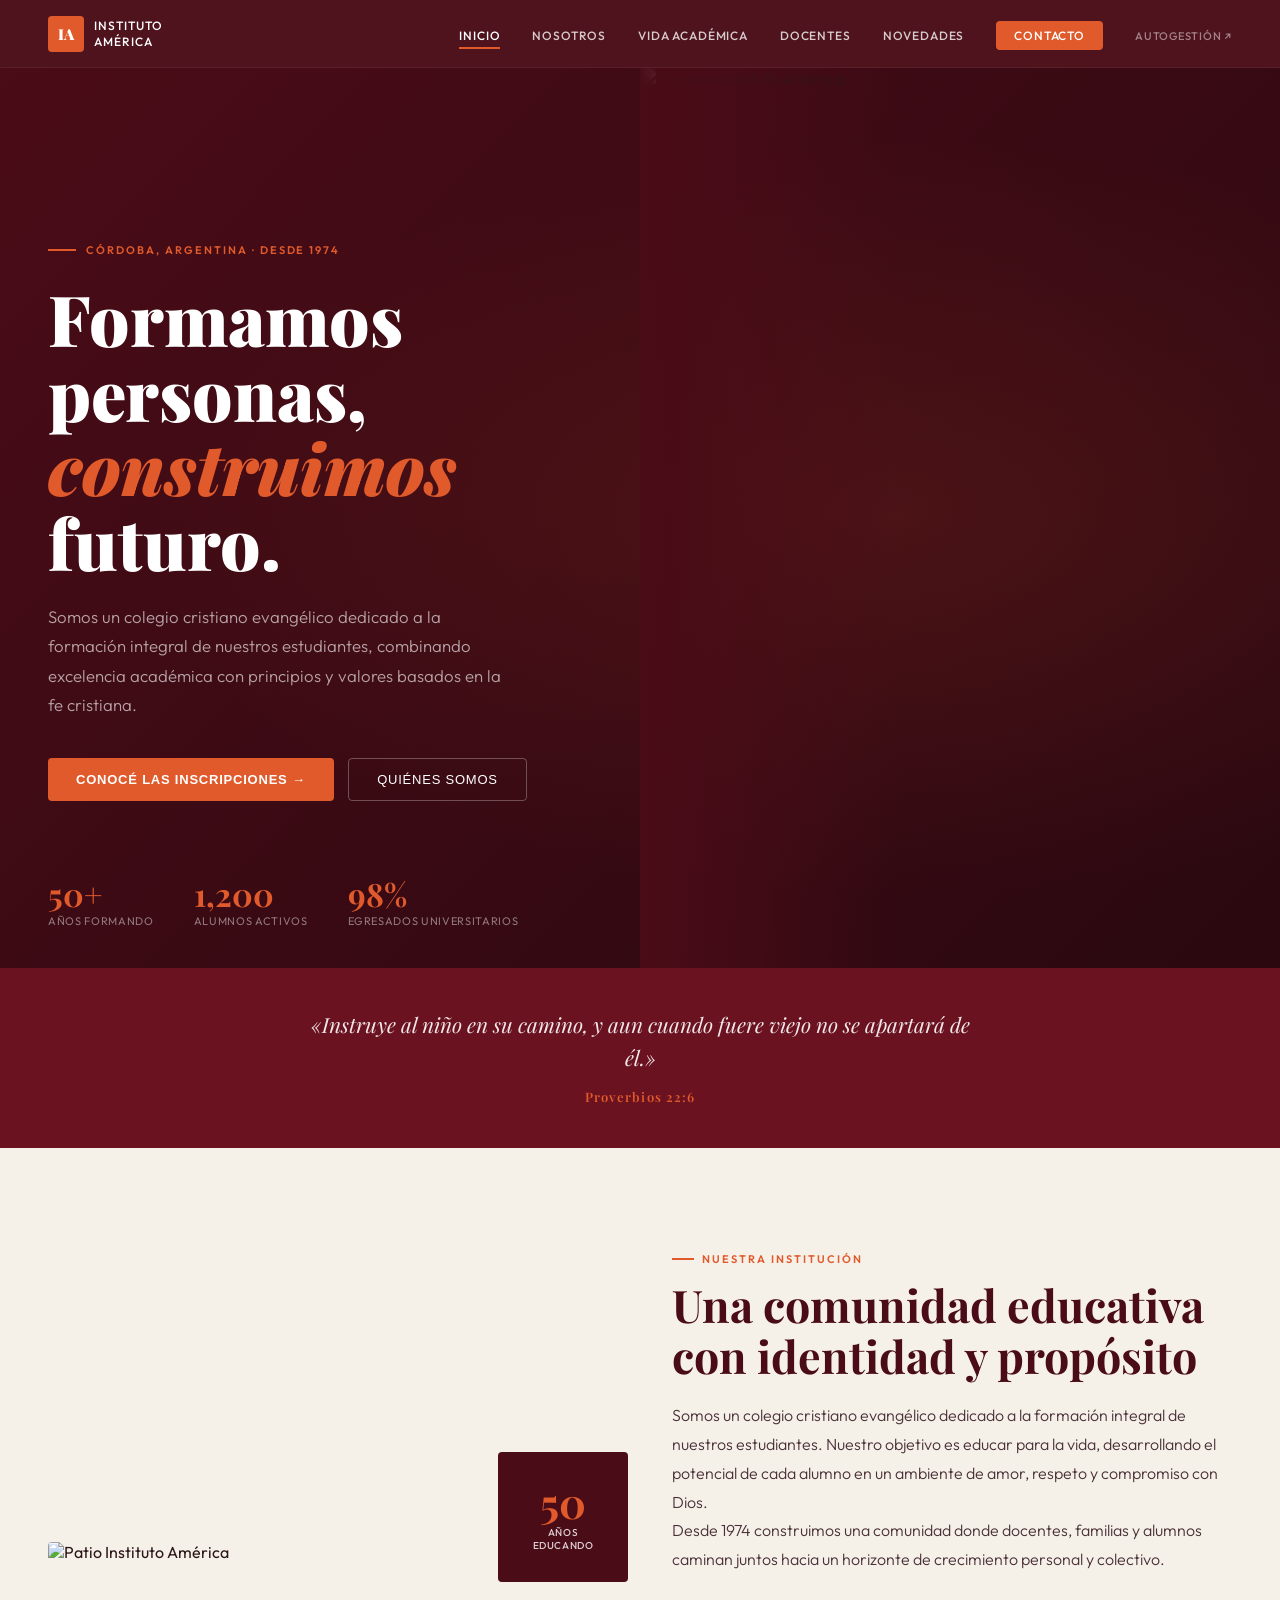
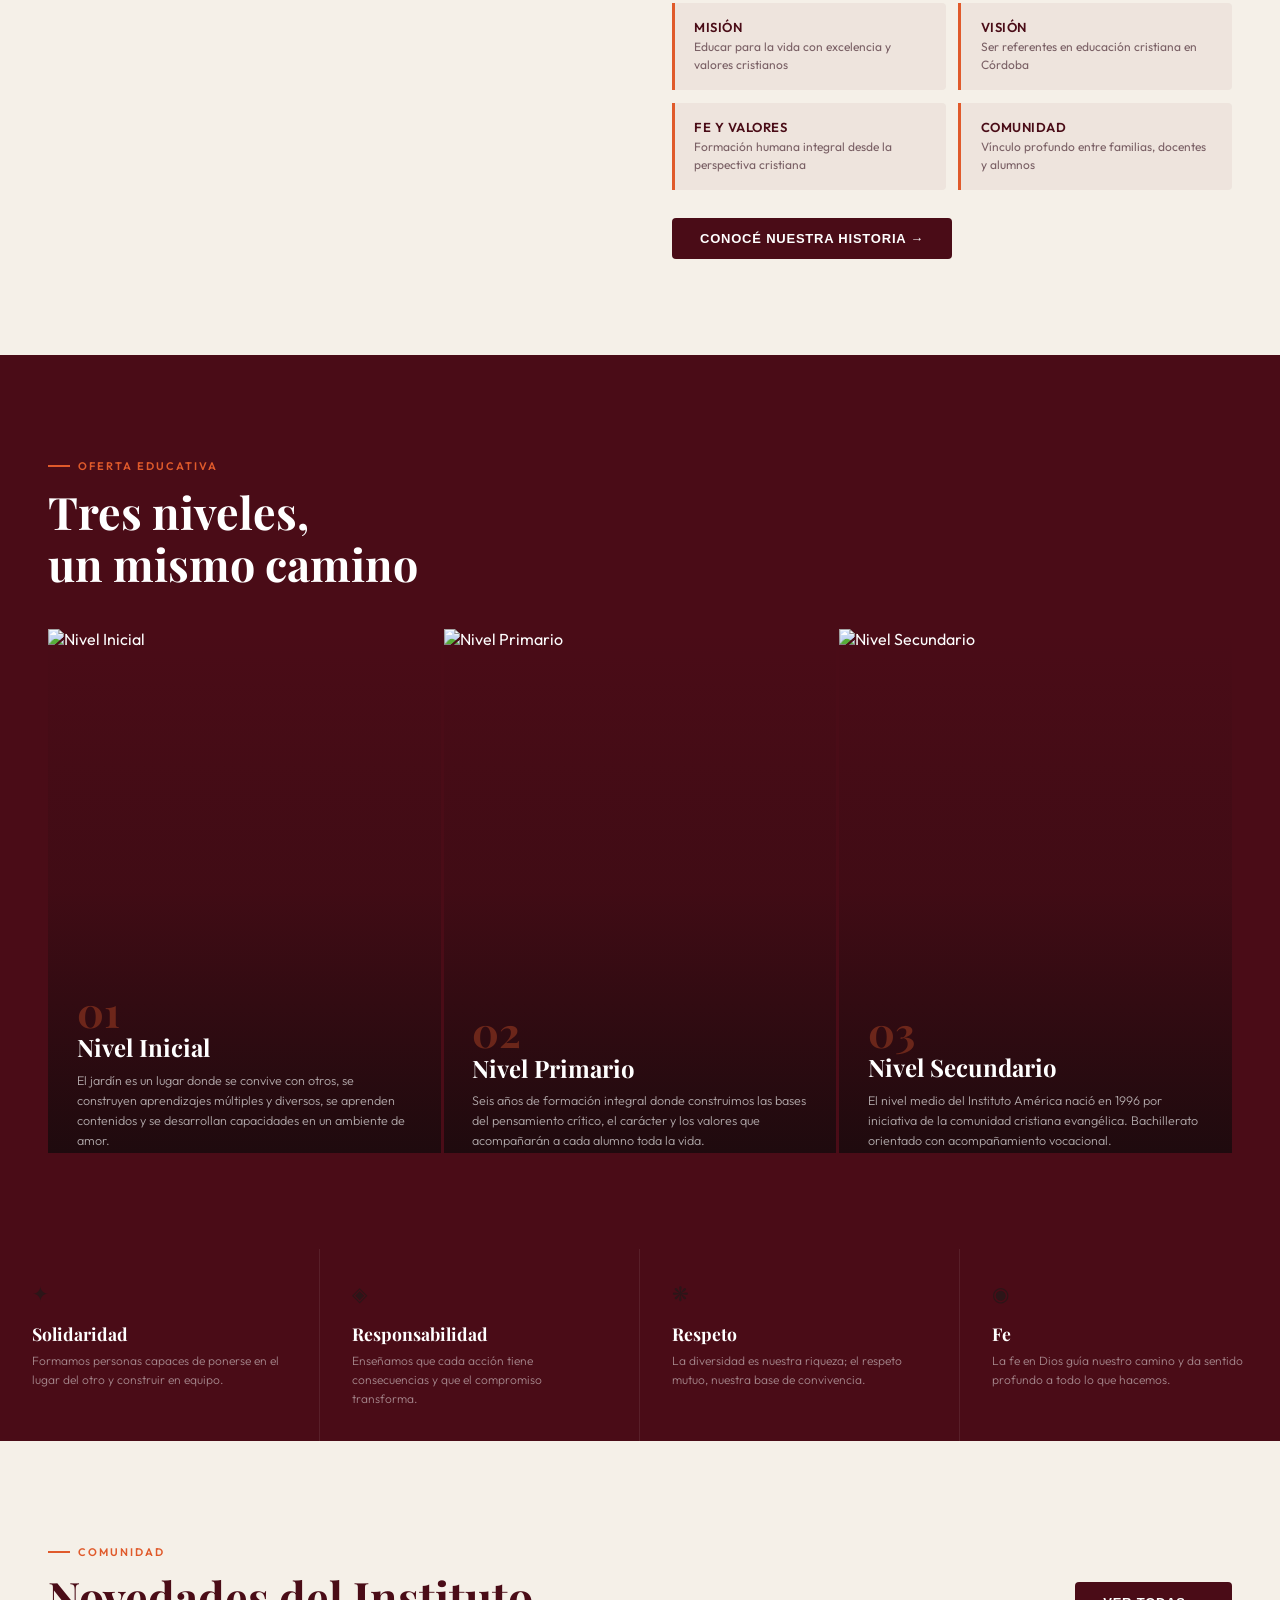
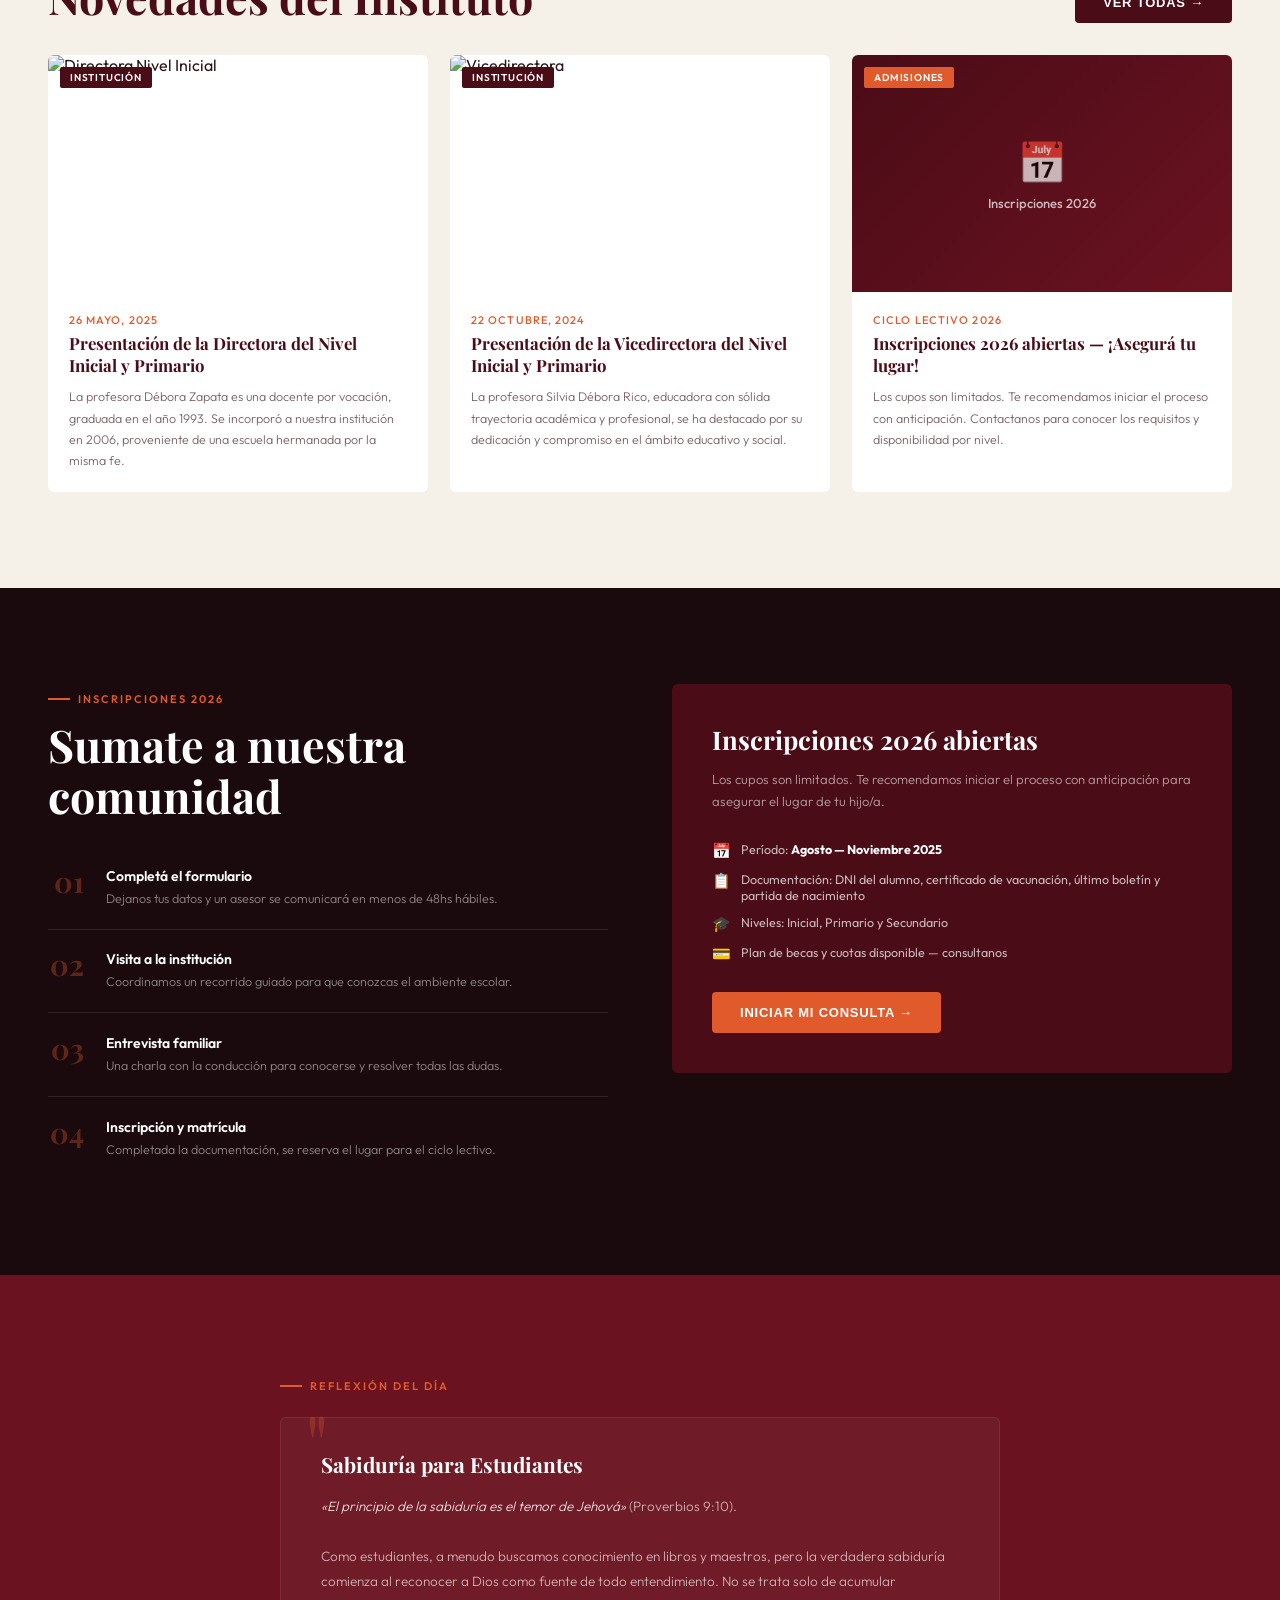
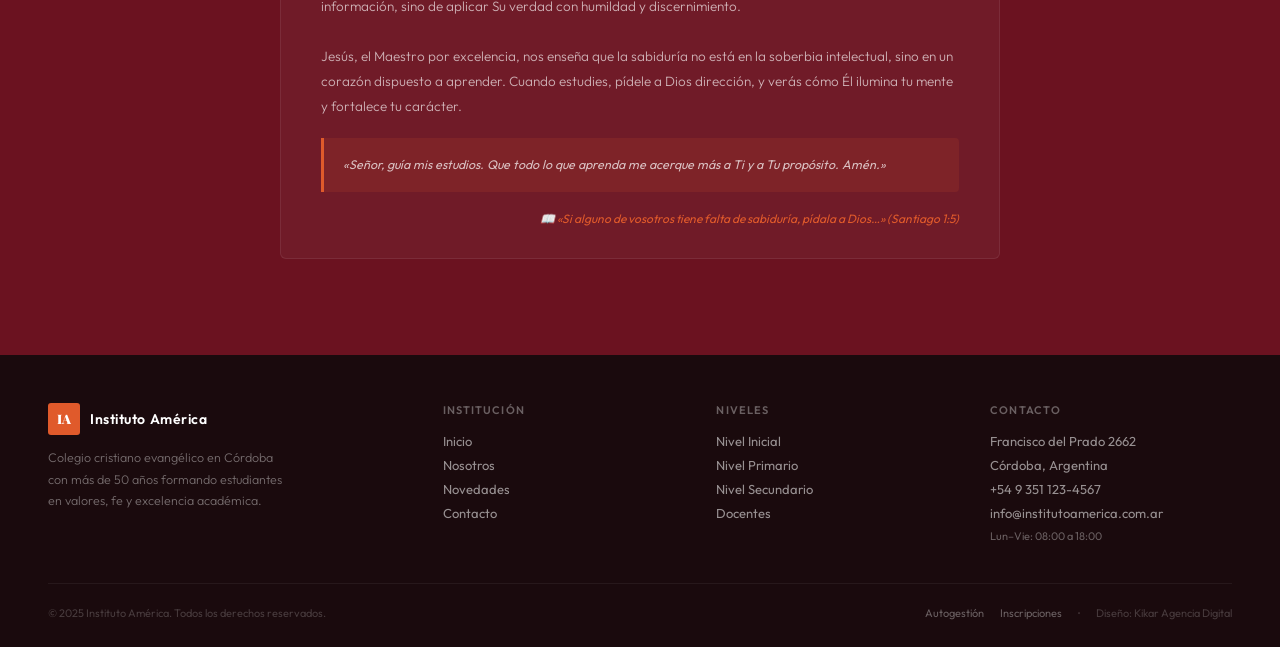
==== commit c56d3736: "Update index.html" ====
--- a/index.html
+++ b/index.html
@@ -3,1544 +3,850 @@
 <head>
 <meta charset="UTF-8">
 <meta name="viewport" content="width=device-width, initial-scale=1.0">
-<title>Instituto América — Córdoba</title>
+<title>Instituto América — Educación Cristiana en Córdoba</title>
+<meta name="description" content="Instituto América es un colegio cristiano evangélico en Córdoba con más de 50 años formando estudiantes en valores, fe y excelencia académica. Niveles Inicial, Primario y Secundario.">
+<meta name="keywords" content="Instituto América Córdoba, colegio cristiano Córdoba, escuela evangélica Córdoba, nivel inicial primario secundario Córdoba">
+<meta property="og:title" content="Instituto América — Educación Cristiana en Córdoba">
+<meta property="og:description" content="Más de 50 años formando personas con valores, fe y excelencia académica en Córdoba, Argentina.">
 <link rel="preconnect" href="https://fonts.googleapis.com">
 <link href="https://fonts.googleapis.com/css2?family=Playfair+Display:ital,wght@0,700;0,900;1,700&family=Outfit:wght@300;400;500;600&display=swap" rel="stylesheet">
 <style>
-  :root {
-    --bordo: #6B1220;
-    --bordo-dark: #4A0C17;
-    --bordo-light: #8B1A2E;
-    --naranja: #E05A2B;
-    --naranja-light: #F07A50;
-    --gris-claro: #C8D4D0;
-    --crema: #F5F0E8;
-    --blanco: #FFFFFF;
-    --oscuro: #1A0A0D;
-    --texto: #2C1518;
-  }
-
-  * { margin: 0; padding: 0; box-sizing: border-box; }
-
-  html { scroll-behavior: smooth; }
-
-  body {
-    font-family: 'Outfit', system-ui, sans-serif;
-    background: var(--crema);
-    color: var(--texto);
-    overflow-x: hidden;
-  }
-
-  /* ─── NAV ─────────────────────────────────── */
-  nav {
-    position: fixed;
-    top: 0; left: 0; right: 0;
-    z-index: 100;
-    padding: 0 4rem;
-    height: 72px;
-    display: flex;
-    align-items: center;
-    justify-content: space-between;
-    background: rgba(106, 18, 32, 0.97);
-    backdrop-filter: blur(12px);
-    border-bottom: 1px solid rgba(255,255,255,0.08);
-    transition: all 0.3s ease;
-  }
-
-  nav.scrolled {
-    height: 60px;
-    background: rgba(74, 12, 23, 0.99);
-    box-shadow: 0 4px 30px rgba(0,0,0,0.3);
-  }
-
-  .nav-logo {
-    display: flex;
-    align-items: center;
-    gap: 12px;
-    text-decoration: none;
-    color: var(--blanco);
-  }
-
-  .nav-logo-mark {
-    width: 40px; height: 40px;
-    background: var(--naranja);
-    border-radius: 4px;
-    display: flex;
-    align-items: center;
-    justify-content: center;
-    font-family: 'Playfair Display', Georgia, serif;
-    font-weight: 900;
-    font-size: 18px;
-    letter-spacing: -1px;
-    flex-shrink: 0;
-  }
-
-  .nav-logo-text {
-    font-size: 14px;
-    font-weight: 500;
-    letter-spacing: 0.08em;
-    text-transform: uppercase;
-    line-height: 1.3;
-  }
-
-  .nav-links {
-    display: flex;
-    gap: 2.5rem;
-    list-style: none;
-  }
-
-  .nav-links a {
-    color: rgba(255,255,255,0.8);
-    text-decoration: none;
-    font-size: 13px;
-    font-weight: 500;
-    letter-spacing: 0.08em;
-    text-transform: uppercase;
-    transition: color 0.2s;
-    position: relative;
-  }
-
-  .nav-links a::after {
-    content: '';
-    position: absolute;
-    bottom: -4px; left: 0;
-    width: 0; height: 2px;
-    background: var(--naranja);
-    transition: width 0.3s ease;
-  }
-
-  .nav-links a:hover { color: var(--blanco); }
-  .nav-links a:hover::after { width: 100%; }
-
-  .nav-cta {
-    padding: 8px 20px;
-    background: var(--naranja);
-    color: var(--blanco) !important;
-    border-radius: 4px;
-    font-weight: 600 !important;
-  }
-
-  .nav-cta::after { display: none !important; }
-  .nav-cta:hover { background: var(--naranja-light) !important; }
-
-  /* ─── HERO ────────────────────────────────── */
-  .hero {
-    min-height: 100vh;
-    position: relative;
-    display: flex;
-    align-items: center;
-    overflow: hidden;
-    background: var(--bordo-dark);
-  }
-
-  .hero-bg {
-    position: absolute;
-    inset: 0;
-    background:
-      radial-gradient(ellipse at 70% 50%, rgba(224,90,43,0.15) 0%, transparent 60%),
-      radial-gradient(ellipse at 20% 80%, rgba(107,18,32,0.8) 0%, transparent 50%),
-      linear-gradient(135deg, var(--bordo-dark) 0%, #3A0A14 50%, #2A0810 100%);
-  }
-
-  /* Geometric decorative element */
-  .hero-geo {
-    position: absolute;
-    right: -80px; top: 50%;
-    transform: translateY(-50%);
-    width: 600px; height: 600px;
-    opacity: 0.12;
-  }
-
-  .hero-geo circle {
-    fill: none;
-    stroke: var(--naranja);
-    vector-effect: non-scaling-stroke;
-  }
-
-  .hero-image-container {
-    position: absolute;
-    right: 0; top: 0; bottom: 0;
-    width: 50%;
-    overflow: hidden;
-  }
-
-  .hero-image-placeholder {
-    width: 100%; height: 100%;
-    background: linear-gradient(to left, rgba(74,12,23,0) 0%, var(--bordo-dark) 100%),
-                linear-gradient(135deg, #3D1520 0%, #5C1E2A 100%);
-    display: flex;
-    flex-direction: column;
-    align-items: center;
-    justify-content: center;
-    gap: 12px;
-    color: rgba(255,255,255,0.2);
-    font-size: 13px;
-    text-align: center;
-    padding: 2rem;
-  }
-
-  .placeholder-icon {
-    width: 64px; height: 64px;
-    border: 2px dashed rgba(255,255,255,0.2);
-    border-radius: 8px;
-    display: flex;
-    align-items: center;
-    justify-content: center;
-    font-size: 24px;
-  }
-
-  .placeholder-prompt {
-    font-size: 11px;
-    line-height: 1.6;
-    max-width: 260px;
-    color: rgba(255,255,255,0.15);
-    font-style: italic;
-    margin-top: 8px;
-  }
-
-  .hero-content {
-    position: relative;
-    z-index: 2;
-    padding: 0 4rem;
-    max-width: 640px;
-    animation: fadeUp 0.9s ease both;
-  }
-
-  .hero-eyebrow {
-    display: inline-flex;
-    align-items: center;
-    gap: 10px;
-    color: var(--naranja);
-    font-size: 12px;
-    font-weight: 600;
-    letter-spacing: 0.18em;
-    text-transform: uppercase;
-    margin-bottom: 1.5rem;
-  }
-
-  .hero-eyebrow::before {
-    content: '';
-    width: 30px; height: 2px;
-    background: var(--naranja);
-  }
-
-  .hero-title {
-    font-family: 'Playfair Display', Georgia, serif;
-    font-size: clamp(3rem, 6vw, 5.5rem);
-    line-height: 1.05;
-    color: var(--blanco);
-    margin-bottom: 1.5rem;
-    font-weight: 900;
-  }
-
-  .hero-title em {
-    font-style: italic;
-    color: var(--naranja);
-  }
-
-  .hero-subtitle {
-    font-size: 1.1rem;
-    line-height: 1.7;
-    color: rgba(255,255,255,0.65);
-    font-weight: 300;
-    max-width: 480px;
-    margin-bottom: 2.5rem;
-  }
-
-  .hero-actions {
-    display: flex;
-    gap: 1rem;
-    flex-wrap: wrap;
-  }
-
-  .btn-primary {
-    padding: 14px 32px;
-    background: var(--naranja);
-    color: var(--blanco);
-    text-decoration: none;
-    font-size: 14px;
-    font-weight: 600;
-    letter-spacing: 0.06em;
-    text-transform: uppercase;
-    border-radius: 4px;
-    transition: all 0.2s ease;
-    display: inline-flex;
-    align-items: center;
-    gap: 8px;
-  }
-
-  .btn-primary:hover {
-    background: var(--naranja-light);
-    transform: translateY(-2px);
-    box-shadow: 0 8px 24px rgba(224,90,43,0.4);
-  }
-
-  .btn-secondary {
-    padding: 14px 32px;
-    border: 1px solid rgba(255,255,255,0.3);
-    color: var(--blanco);
-    text-decoration: none;
-    font-size: 14px;
-    font-weight: 500;
-    letter-spacing: 0.06em;
-    text-transform: uppercase;
-    border-radius: 4px;
-    transition: all 0.2s ease;
-  }
-
-  .btn-secondary:hover {
-    border-color: rgba(255,255,255,0.7);
-    background: rgba(255,255,255,0.05);
-    transform: translateY(-2px);
-  }
-
-  .hero-stats {
-    position: absolute;
-    bottom: 3rem; left: 4rem;
-    display: flex;
-    gap: 3rem;
-    z-index: 2;
-    animation: fadeUp 1.1s ease 0.3s both;
-  }
-
-  .stat {
-    color: var(--blanco);
-  }
-
-  .stat-num {
-    font-family: 'Playfair Display', Georgia, serif;
-    font-size: 2.2rem;
-    font-weight: 700;
-    color: var(--naranja);
-    line-height: 1;
-  }
-
-  .stat-label {
-    font-size: 12px;
-    font-weight: 400;
-    color: rgba(255,255,255,0.5);
-    letter-spacing: 0.06em;
-    text-transform: uppercase;
-    margin-top: 4px;
-  }
-
-  /* Scroll indicator */
-  .scroll-indicator {
-    position: absolute;
-    bottom: 3rem;
-    right: 4rem;
-    z-index: 2;
-    display: flex;
-    flex-direction: column;
-    align-items: center;
-    gap: 8px;
-    color: rgba(255,255,255,0.3);
-    font-size: 11px;
-    letter-spacing: 0.1em;
-    text-transform: uppercase;
-    animation: float 2s ease-in-out infinite;
-  }
-
-  .scroll-line {
-    width: 1px;
-    height: 48px;
-    background: linear-gradient(to bottom, rgba(255,255,255,0.3), transparent);
-  }
-
-  /* ─── NOSOTROS ────────────────────────────── */
-  .section {
-    padding: 7rem 4rem;
-  }
-
-  .section-header {
-    margin-bottom: 4rem;
-  }
-
-  .section-tag {
-    display: inline-flex;
-    align-items: center;
-    gap: 10px;
-    color: var(--naranja);
-    font-size: 12px;
-    font-weight: 600;
-    letter-spacing: 0.18em;
-    text-transform: uppercase;
-    margin-bottom: 1rem;
-  }
-
-  .section-tag::before {
-    content: '';
-    width: 24px; height: 2px;
-    background: var(--naranja);
-  }
-
-  .section-title {
-    font-family: 'Playfair Display', Georgia, serif;
-    font-size: clamp(2rem, 4vw, 3.2rem);
-    font-weight: 700;
-    line-height: 1.15;
-    color: var(--bordo-dark);
-  }
-
-  /* Nosotros */
-  .nosotros {
-    background: var(--crema);
-  }
-
-  .nosotros-grid {
-    display: grid;
-    grid-template-columns: 1fr 1fr;
-    gap: 5rem;
-    align-items: center;
-  }
-
-  .nosotros-image {
-    position: relative;
-  }
-
-  .img-placeholder {
-    width: 100%;
-    aspect-ratio: 4/3;
-    background: linear-gradient(135deg, #e8ddd0 0%, #d4c5b5 100%);
-    border-radius: 4px;
-    display: flex;
-    flex-direction: column;
-    align-items: center;
-    justify-content: center;
-    gap: 10px;
-    color: rgba(0,0,0,0.25);
-    font-size: 12px;
-    border: 2px dashed rgba(0,0,0,0.12);
-    overflow: hidden;
-    position: relative;
-  }
-
-  .img-placeholder-inner {
-    text-align: center;
-    padding: 1rem;
-  }
-
-  .img-placeholder-inner .icon {
-    font-size: 32px;
-    display: block;
-    margin-bottom: 8px;
-    opacity: 0.4;
-  }
-
-  .img-placeholder-inner .prompt-label {
-    font-size: 10px;
-    opacity: 0.5;
-    font-style: italic;
-    line-height: 1.5;
-    max-width: 200px;
-  }
-
-  .nosotros-accent-box {
-    position: absolute;
-    bottom: -24px; right: -24px;
-    width: 140px; height: 140px;
-    background: var(--bordo);
-    border-radius: 4px;
-    display: flex;
-    flex-direction: column;
-    align-items: center;
-    justify-content: center;
-    color: var(--blanco);
-    text-align: center;
-    padding: 1rem;
-  }
-
-  .accent-num {
-    font-family: 'Playfair Display', Georgia, serif;
-    font-size: 2.8rem;
-    font-weight: 700;
-    line-height: 1;
-    color: var(--naranja);
-  }
-
-  .accent-text {
-    font-size: 11px;
-    font-weight: 500;
-    letter-spacing: 0.06em;
-    text-transform: uppercase;
-    opacity: 0.8;
-    line-height: 1.3;
-    margin-top: 4px;
-  }
-
-  .nosotros-text h2 {
-    font-family: 'Playfair Display', Georgia, serif;
-    font-size: 2.4rem;
-    font-weight: 700;
-    color: var(--bordo-dark);
-    margin-bottom: 1.5rem;
-    line-height: 1.2;
-  }
-
-  .nosotros-text p {
-    font-size: 1.05rem;
-    line-height: 1.8;
-    color: #4A3038;
-    margin-bottom: 1.2rem;
-    font-weight: 300;
-  }
-
-  .pilares {
-    display: grid;
-    grid-template-columns: 1fr 1fr;
-    gap: 1rem;
-    margin-top: 2rem;
-  }
-
-  .pilar {
-    padding: 1.2rem 1.4rem;
-    border-left: 3px solid var(--naranja);
-    background: rgba(107,18,32,0.04);
-    border-radius: 0 4px 4px 0;
-  }
-
-  .pilar-title {
-    font-size: 14px;
-    font-weight: 600;
-    color: var(--bordo);
-    letter-spacing: 0.04em;
-    text-transform: uppercase;
-    margin-bottom: 4px;
-  }
-
-  .pilar-desc {
-    font-size: 13px;
-    color: #5A3D45;
-    line-height: 1.5;
-  }
-
-  /* ─── NIVELES ─────────────────────────────── */
-  .niveles {
-    background: var(--bordo-dark);
-    color: var(--blanco);
-  }
-
-  .niveles .section-title { color: var(--blanco); }
-
-  .niveles-grid {
-    display: grid;
-    grid-template-columns: repeat(3, 1fr);
-    gap: 2px;
-    margin-top: 3rem;
-  }
-
-  .nivel-card {
-    position: relative;
-    overflow: hidden;
-    aspect-ratio: 3/4;
-    cursor: pointer;
-  }
-
-  .nivel-bg {
-    width: 100%; height: 100%;
-    display: flex;
-    flex-direction: column;
-    align-items: center;
-    justify-content: center;
-    transition: transform 0.5s ease;
-  }
-
-  .nivel-card:hover .nivel-bg {
-    transform: scale(1.05);
-  }
-
-  .nivel-bg-1 { background: linear-gradient(160deg, #4A0F1E 0%, #2E0812 100%); }
-  .nivel-bg-2 { background: linear-gradient(160deg, #6B1220 0%, #4A0C17 100%); }
-  .nivel-bg-3 { background: linear-gradient(160deg, #8B1A2E 0%, #6B1220 100%); }
-
-  .nivel-img-placeholder {
-    position: absolute;
-    inset: 0;
-    display: flex;
-    flex-direction: column;
-    align-items: center;
-    justify-content: center;
-    font-size: 11px;
-    color: rgba(255,255,255,0.15);
-    text-align: center;
-    padding: 2rem;
-    font-style: italic;
-  }
-
-  .nivel-img-placeholder .icon {
-    font-size: 32px;
-    opacity: 0.3;
-    margin-bottom: 8px;
-    display: block;
-  }
-
-  .nivel-overlay {
-    position: absolute;
-    bottom: 0; left: 0; right: 0;
-    padding: 2rem 1.8rem;
-    background: linear-gradient(to top, rgba(0,0,0,0.85) 0%, transparent 100%);
-    transform: translateY(60px);
-    transition: transform 0.4s ease;
-  }
-
-  .nivel-card:hover .nivel-overlay {
-    transform: translateY(0);
-  }
-
-  .nivel-num {
-    font-family: 'Playfair Display', Georgia, serif;
-    font-size: 3rem;
-    font-weight: 700;
-    color: var(--naranja);
-    opacity: 0.4;
-    line-height: 1;
-    display: block;
-  }
-
-  .nivel-name {
-    font-family: 'Playfair Display', Georgia, serif;
-    font-size: 1.6rem;
-    font-weight: 700;
-    color: var(--blanco);
-    display: block;
-    margin-bottom: 0.5rem;
-  }
-
-  .nivel-desc {
-    font-size: 13px;
-    color: rgba(255,255,255,0.65);
-    line-height: 1.6;
-    font-weight: 300;
-  }
-
-  .nivel-link {
-    display: inline-flex;
-    align-items: center;
-    gap: 6px;
-    color: var(--naranja);
-    font-size: 13px;
-    font-weight: 600;
-    text-decoration: none;
-    margin-top: 12px;
-    letter-spacing: 0.06em;
-    text-transform: uppercase;
-  }
-
-  /* ─── VIDA ESCOLAR / PROYECTOS ────────────── */
-  .proyectos {
-    background: var(--crema);
-    padding: 7rem 4rem;
-  }
-
-  .proyectos-header {
-    display: flex;
-    justify-content: space-between;
-    align-items: flex-end;
-    margin-bottom: 3rem;
-    flex-wrap: wrap;
-    gap: 1.5rem;
-  }
-
-  .proyectos-header .section-title {
-    max-width: 480px;
-  }
-
-  .proyectos-scroll {
-    display: grid;
-    grid-template-columns: repeat(3, 1fr);
-    gap: 1.5rem;
-  }
-
-  .proyecto-card {
-    background: var(--blanco);
-    border-radius: 6px;
-    overflow: hidden;
-    transition: transform 0.3s ease, box-shadow 0.3s ease;
-    cursor: pointer;
-  }
-
-  .proyecto-card:hover {
-    transform: translateY(-6px);
-    box-shadow: 0 20px 50px rgba(107,18,32,0.12);
-  }
-
-  .proyecto-img {
-    aspect-ratio: 16/10;
-    display: flex;
-    flex-direction: column;
-    align-items: center;
-    justify-content: center;
-    font-size: 11px;
-    color: rgba(0,0,0,0.25);
-    text-align: center;
-    padding: 1rem;
-    font-style: italic;
-    gap: 6px;
-    position: relative;
-    overflow: hidden;
-  }
-
-  .proyecto-img-1 { background: linear-gradient(135deg, #F0E8E0, #E0D0C0); }
-  .proyecto-img-2 { background: linear-gradient(135deg, #E0E8F0, #C8D8E8); }
-  .proyecto-img-3 { background: linear-gradient(135deg, #E8E0F0, #D0C8E0); }
-
-  .proyecto-tag {
-    position: absolute;
-    top: 12px; left: 12px;
-    padding: 4px 10px;
-    background: var(--bordo);
-    color: var(--blanco);
-    font-size: 10px;
-    font-weight: 600;
-    letter-spacing: 0.08em;
-    text-transform: uppercase;
-    border-radius: 2px;
-  }
-
-  .proyecto-tag.naranja { background: var(--naranja); }
-
-  .proyecto-body {
-    padding: 1.4rem;
-  }
-
-  .proyecto-fecha {
-    font-size: 11px;
-    font-weight: 500;
-    color: var(--naranja);
-    text-transform: uppercase;
-    letter-spacing: 0.1em;
-    margin-bottom: 8px;
-  }
-
-  .proyecto-title {
-    font-family: 'Playfair Display', Georgia, serif;
-    font-size: 1.15rem;
-    font-weight: 700;
-    color: var(--bordo-dark);
-    line-height: 1.3;
-    margin-bottom: 10px;
-  }
-
-  .proyecto-excerpt {
-    font-size: 13px;
-    color: #5A4048;
-    line-height: 1.7;
-    font-weight: 300;
-  }
-
-  .proyecto-footer {
-    padding: 0 1.4rem 1.4rem;
-    display: flex;
-    justify-content: space-between;
-    align-items: center;
-  }
-
-  .proyecto-autor {
-    font-size: 12px;
-    color: #9A8090;
-    font-weight: 400;
-  }
-
-  .proyecto-arrow {
-    width: 32px; height: 32px;
-    border: 1px solid rgba(107,18,32,0.2);
-    border-radius: 50%;
-    display: flex;
-    align-items: center;
-    justify-content: center;
-    color: var(--bordo);
-    font-size: 14px;
-    transition: all 0.2s;
-  }
-
-  .proyecto-card:hover .proyecto-arrow {
-    background: var(--bordo);
-    color: var(--blanco);
-  }
-
-  /* ─── VALORES / STRIP ─────────────────────── */
-  .values-strip {
-    background: var(--bordo);
-    padding: 4rem;
-    display: flex;
-    gap: 0;
-    overflow: hidden;
-  }
-
-  .value-item {
-    flex: 1;
-    padding: 2rem 2.5rem;
-    border-right: 1px solid rgba(255,255,255,0.1);
-    transition: background 0.3s;
-  }
-
-  .value-item:last-child { border-right: none; }
-
-  .value-item:hover {
-    background: rgba(255,255,255,0.05);
-  }
-
-  .value-icon {
-    width: 48px; height: 48px;
-    background: rgba(224,90,43,0.2);
-    border-radius: 4px;
-    display: flex;
-    align-items: center;
-    justify-content: center;
-    font-size: 22px;
-    margin-bottom: 1.2rem;
-    border: 1px solid rgba(224,90,43,0.3);
-  }
-
-  .value-name {
-    font-family: 'Playfair Display', Georgia, serif;
-    font-size: 1.3rem;
-    font-weight: 700;
-    color: var(--blanco);
-    margin-bottom: 8px;
-  }
-
-  .value-desc {
-    font-size: 13px;
-    color: rgba(255,255,255,0.55);
-    line-height: 1.6;
-    font-weight: 300;
-  }
-
-  /* ─── ADMISIONES ──────────────────────────── */
-  .admisiones {
-    background: var(--crema);
-    padding: 7rem 4rem;
-  }
-
-  .admisiones-grid {
-    display: grid;
-    grid-template-columns: 1fr 1fr;
-    gap: 5rem;
-    align-items: center;
-  }
-
-  .proceso-steps {
-    display: flex;
-    flex-direction: column;
-    gap: 0;
-  }
-
-  .step {
-    display: flex;
-    gap: 1.5rem;
-    padding: 1.5rem 0;
-    border-bottom: 1px solid rgba(107,18,32,0.1);
-    position: relative;
-  }
-
-  .step:last-child { border-bottom: none; }
-
-  .step-num {
-    font-family: 'Playfair Display', Georgia, serif;
-    font-size: 2rem;
-    font-weight: 700;
-    color: var(--naranja);
-    opacity: 0.4;
-    line-height: 1;
-    flex-shrink: 0;
-    width: 40px;
-    text-align: right;
-  }
-
-  .step-content h4 {
-    font-size: 15px;
-    font-weight: 600;
-    color: var(--bordo-dark);
-    margin-bottom: 4px;
-    letter-spacing: 0.02em;
-  }
-
-  .step-content p {
-    font-size: 13px;
-    color: #6A5058;
-    line-height: 1.6;
-    font-weight: 300;
-  }
-
-  .admisiones-cta {
-    background: var(--bordo-dark);
-    border-radius: 8px;
-    padding: 3rem;
-    color: var(--blanco);
-  }
-
-  .admisiones-cta h3 {
-    font-family: 'Playfair Display', Georgia, serif;
-    font-size: 1.8rem;
-    font-weight: 700;
-    margin-bottom: 1rem;
-    line-height: 1.2;
-  }
-
-  .admisiones-cta p {
-    font-size: 14px;
-    color: rgba(255,255,255,0.6);
-    line-height: 1.7;
-    font-weight: 300;
-    margin-bottom: 2rem;
-  }
-
-  .admisiones-detail {
-    display: flex;
-    gap: 1rem;
-    flex-direction: column;
-    margin-bottom: 2rem;
-  }
-
-  .detail-row {
-    display: flex;
-    gap: 12px;
-    align-items: flex-start;
-    font-size: 13px;
-    color: rgba(255,255,255,0.7);
-  }
-
-  .detail-row span:first-child {
-    color: var(--naranja);
-    font-size: 16px;
-    flex-shrink: 0;
-  }
-
-  /* ─── CONTACTO ────────────────────────────── */
-  .contacto {
-    background: var(--oscuro);
-    padding: 7rem 4rem;
-    color: var(--blanco);
-  }
-
-  .contacto-grid {
-    display: grid;
-    grid-template-columns: 1fr 1.4fr;
-    gap: 5rem;
-    align-items: start;
-  }
-
-  .contacto-info h2 {
-    font-family: 'Playfair Display', Georgia, serif;
-    font-size: 2.4rem;
-    font-weight: 700;
-    line-height: 1.2;
-    margin-bottom: 1.5rem;
-    color: var(--blanco);
-  }
-
-  .contacto-info h2 em {
-    color: var(--naranja);
-    font-style: italic;
-  }
-
-  .contacto-info p {
-    font-size: 14px;
-    color: rgba(255,255,255,0.55);
-    line-height: 1.8;
-    font-weight: 300;
-    margin-bottom: 2.5rem;
-  }
-
-  .contacto-items {
-    display: flex;
-    flex-direction: column;
-    gap: 1.2rem;
-  }
-
-  .contact-item {
-    display: flex;
-    gap: 14px;
-    align-items: center;
-  }
-
-  .contact-icon {
-    width: 40px; height: 40px;
-    background: rgba(224,90,43,0.15);
-    border: 1px solid rgba(224,90,43,0.25);
-    border-radius: 4px;
-    display: flex;
-    align-items: center;
-    justify-content: center;
-    font-size: 16px;
-    flex-shrink: 0;
-  }
-
-  .contact-text {
-    font-size: 14px;
-    color: rgba(255,255,255,0.75);
-  }
-
-  .contact-text strong {
-    display: block;
-    font-weight: 600;
-    color: var(--blanco);
-    font-size: 13px;
-    text-transform: uppercase;
-    letter-spacing: 0.06em;
-    margin-bottom: 2px;
-  }
-
-  .contacto-form {
-    background: rgba(255,255,255,0.04);
-    border: 1px solid rgba(255,255,255,0.08);
-    border-radius: 8px;
-    padding: 2.5rem;
-  }
-
-  .form-row {
-    display: grid;
-    grid-template-columns: 1fr 1fr;
-    gap: 1rem;
-    margin-bottom: 1rem;
-  }
-
-  .form-group {
-    display: flex;
-    flex-direction: column;
-    gap: 6px;
-  }
-
-  .form-group label {
-    font-size: 11px;
-    font-weight: 600;
-    letter-spacing: 0.1em;
-    text-transform: uppercase;
-    color: rgba(255,255,255,0.45);
-  }
-
-  .form-group input,
-  .form-group select,
-  .form-group textarea {
-    background: rgba(255,255,255,0.05);
-    border: 1px solid rgba(255,255,255,0.1);
-    border-radius: 4px;
-    padding: 12px 14px;
-    color: var(--blanco);
-    font-family: 'Outfit', system-ui, sans-serif;
-    font-size: 14px;
-    outline: none;
-    transition: border-color 0.2s;
-    width: 100%;
-  }
-
-  .form-group input::placeholder,
-  .form-group textarea::placeholder {
-    color: rgba(255,255,255,0.2);
-  }
-
-  .form-group input:focus,
-  .form-group select:focus,
-  .form-group textarea:focus {
-    border-color: var(--naranja);
-  }
-
-  .form-group select option {
-    background: var(--oscuro);
-  }
-
-  .form-group textarea {
-    resize: vertical;
-    min-height: 100px;
-  }
-
-  .form-full { grid-column: 1/-1; }
-
-  .form-submit {
-    margin-top: 1rem;
-  }
-
-  .form-submit .btn-primary {
-    width: 100%;
-    justify-content: center;
-  }
-
-  /* ─── FOOTER ──────────────────────────────── */
-  footer {
-    background: #0D0507;
-    padding: 3rem 4rem;
-    display: flex;
-    justify-content: space-between;
-    align-items: center;
-    border-top: 1px solid rgba(255,255,255,0.05);
-    flex-wrap: wrap;
-    gap: 1rem;
-  }
-
-  .footer-logo {
-    display: flex;
-    align-items: center;
-    gap: 12px;
-    color: var(--blanco);
-    text-decoration: none;
-  }
-
-  .footer-nav {
-    display: flex;
-    gap: 2rem;
-    list-style: none;
-  }
-
-  .footer-nav a {
-    color: rgba(255,255,255,0.4);
-    text-decoration: none;
-    font-size: 12px;
-    letter-spacing: 0.06em;
-    text-transform: uppercase;
-    transition: color 0.2s;
-  }
-
-  .footer-nav a:hover { color: rgba(255,255,255,0.8); }
-
-  .footer-copy {
-    font-size: 12px;
-    color: rgba(255,255,255,0.2);
-  }
-
-  /* ─── ANIMATIONS ──────────────────────────── */
-  @keyframes fadeUp {
-    from { opacity: 0; transform: translateY(30px); }
-    to { opacity: 1; transform: translateY(0); }
-  }
-
-  @keyframes float {
-    0%, 100% { transform: translateY(0); }
-    50% { transform: translateY(-8px); }
-  }
-
-  .reveal {
-    opacity: 1;
-    transform: translateY(0);
-    transition: opacity 0.7s ease, transform 0.7s ease;
-  }
-
-  .reveal.animate-in {
-    animation: revealUp 0.7s ease both;
-  }
-
-  .reveal-delay-1 { transition-delay: 0.1s; }
-  .reveal-delay-2 { transition-delay: 0.2s; }
-  .reveal-delay-3 { transition-delay: 0.3s; }
-
-  /* Mobile menu */
-  .hamburger {
-    display: none;
-    flex-direction: column;
-    gap: 5px;
-    cursor: pointer;
-    padding: 4px;
-  }
-
-  .hamburger span {
-    width: 24px; height: 2px;
-    background: var(--blanco);
-    border-radius: 2px;
-    transition: all 0.3s;
-  }
-
-  /* ─── RESPONSIVE ──────────────────────────── */
-  @media (max-width: 1024px) {
-    nav { padding: 0 2rem; }
-    .nav-links { gap: 1.5rem; }
-
-    .section { padding: 5rem 2rem; }
-    .hero-content { padding: 0 2rem; }
-    .hero-stats { left: 2rem; }
-    .scroll-indicator { right: 2rem; }
-
-    .nosotros-grid,
-    .admisiones-grid,
-    .contacto-grid { grid-template-columns: 1fr; }
-
-    .niveles-grid { grid-template-columns: 1fr; }
-    .nivel-card { aspect-ratio: 16/9; }
-    .nivel-overlay { transform: translateY(0); }
-
-    .proyectos-scroll { grid-template-columns: 1fr 1fr; }
-    .values-strip { flex-direction: column; gap: 0; }
-    .value-item { border-right: none; border-bottom: 1px solid rgba(255,255,255,0.1); }
-
-    .hero-image-container { display: none; }
-  }
-
-  @media (max-width: 768px) {
-    .nav-links { display: none; }
-    .hamburger { display: flex; }
-
-    .hero-title { font-size: 2.5rem; }
-    .hero-stats { flex-wrap: wrap; gap: 1.5rem; }
-    .section { padding: 4rem 1.5rem; }
-    .proyectos, .admisiones, .contacto { padding: 4rem 1.5rem; }
-    .proyectos-scroll { grid-template-columns: 1fr; }
-    .form-row { grid-template-columns: 1fr; }
-    footer { flex-direction: column; text-align: center; }
-    .footer-nav { flex-wrap: wrap; justify-content: center; }
-    .values-strip { padding: 2rem 1.5rem; }
-  }
+/* ─── RESET & VARS ─────────────────────────────────────── */
+*{margin:0;padding:0;box-sizing:border-box}
+:root{
+  --bordo:#4A0C17;
+  --bordo2:#6B1220;
+  --bordo3:#8B1A2E;
+  --naranja:#E05A2B;
+  --naranja2:#F07A50;
+  --crema:#F5F0E8;
+  --blanco:#FFFFFF;
+  --oscuro:#1A0A0D;
+  --texto:#2C1518;
+  --gris:#7A6065;
+}
+html{scroll-behavior:smooth}
+body{font-family:'Outfit',sans-serif;background:var(--crema);color:var(--texto);overflow-x:hidden}
+
+/* ─── NAV ──────────────────────────────────────────────── */
+nav{
+  position:fixed;top:0;left:0;right:0;z-index:200;
+  height:68px;padding:0 3rem;
+  display:flex;align-items:center;justify-content:space-between;
+  background:rgba(74,12,23,0.97);backdrop-filter:blur(12px);
+  border-bottom:1px solid rgba(255,255,255,0.06);
+  transition:all .3s ease;
+}
+nav.scrolled{height:56px;box-shadow:0 4px 24px rgba(0,0,0,.3)}
+.nav-logo{display:flex;align-items:center;gap:10px;text-decoration:none;color:var(--blanco)}
+.nav-logo-mark{width:36px;height:36px;background:var(--naranja);border-radius:4px;display:flex;align-items:center;justify-content:center;font-family:'Playfair Display',serif;font-weight:900;font-size:15px;flex-shrink:0}
+.nav-logo-text{font-size:12px;font-weight:500;letter-spacing:.08em;text-transform:uppercase;line-height:1.3}
+.nav-links{display:flex;gap:2rem;list-style:none;align-items:center}
+.nav-links a{color:rgba(255,255,255,.78);text-decoration:none;font-size:12px;font-weight:500;letter-spacing:.07em;text-transform:uppercase;transition:color .2s;padding:4px 0;border-bottom:2px solid transparent;cursor:pointer}
+.nav-links a:hover,.nav-links a.active{color:#fff;border-bottom-color:var(--naranja)}
+.nav-cta{padding:7px 18px!important;background:var(--naranja)!important;color:#fff!important;border-radius:4px!important;border:none!important;transition:background .2s!important}
+.nav-cta:hover{background:var(--naranja2)!important}
+.hamburger{display:none;flex-direction:column;gap:5px;cursor:pointer;padding:4px;background:none;border:none}
+.hamburger span{width:22px;height:2px;background:#fff;border-radius:2px;transition:all .3s;display:block}
+.mobile-menu{display:none;position:fixed;top:68px;left:0;right:0;background:var(--bordo);z-index:199;padding:1.5rem;flex-direction:column;gap:1rem;border-bottom:2px solid var(--naranja)}
+.mobile-menu a{color:rgba(255,255,255,.85);text-decoration:none;font-size:14px;font-weight:500;letter-spacing:.06em;text-transform:uppercase;padding:.5rem 0;border-bottom:1px solid rgba(255,255,255,.1);cursor:pointer}
+.mobile-menu.open{display:flex}
+
+/* ─── PAGES ────────────────────────────────────────────── */
+.page{display:none;min-height:100vh;padding-top:68px}
+.page.active{display:block}
+
+/* ─── PROGRESSIVE BLUR ─────────────────────────────────── */
+.prog-blur{
+  pointer-events:none;position:absolute;left:0;width:100%;user-select:none;z-index:10;
+}
+.prog-blur-top{
+  top:0;
+  background:linear-gradient(to top,transparent,var(--crema));
+  -webkit-backdrop-filter:blur(4px);backdrop-filter:blur(4px);
+  mask-image:linear-gradient(to bottom,var(--crema) 50%,transparent);
+}
+.prog-blur-bottom{
+  bottom:0;
+  background:linear-gradient(to bottom,transparent,var(--crema));
+  -webkit-backdrop-filter:blur(4px);backdrop-filter:blur(4px);
+  mask-image:linear-gradient(to top,var(--crema) 50%,transparent);
+}
+
+/* ─── HERO ─────────────────────────────────────────────── */
+.hero{
+  min-height:100vh;position:relative;display:flex;align-items:center;
+  background:var(--bordo);overflow:hidden;
+}
+.hero-bg{position:absolute;inset:0;background:radial-gradient(ellipse at 70% 50%,rgba(224,90,43,.12) 0%,transparent 60%),linear-gradient(135deg,var(--bordo) 0%,#2A0810 100%)}
+.hero-img-half{position:absolute;right:0;top:0;bottom:0;width:50%;overflow:hidden}
+.hero-img-half img{width:100%;height:100%;object-fit:cover;object-position:center}
+.hero-img-half::before{content:'';position:absolute;inset:0;background:linear-gradient(to right,var(--bordo) 0%,transparent 40%);z-index:1}
+.hero-content{position:relative;z-index:2;padding:0 3rem;max-width:600px;animation:fadeUp .8s ease both}
+.hero-eyebrow{display:inline-flex;align-items:center;gap:10px;color:var(--naranja);font-size:11px;font-weight:600;letter-spacing:.18em;text-transform:uppercase;margin-bottom:1.5rem}
+.hero-eyebrow::before{content:'';width:28px;height:2px;background:var(--naranja)}
+.hero-title{font-family:'Playfair Display',serif;font-size:clamp(2.8rem,5.5vw,5rem);line-height:1.06;color:#fff;font-weight:900;margin-bottom:1.4rem}
+.hero-title em{font-style:italic;color:var(--naranja)}
+.hero-sub{font-size:1.05rem;line-height:1.75;color:rgba(255,255,255,.62);font-weight:300;max-width:460px;margin-bottom:2.4rem}
+.hero-actions{display:flex;gap:.9rem;flex-wrap:wrap}
+.btn-primary{padding:13px 28px;background:var(--naranja);color:#fff;text-decoration:none;font-size:13px;font-weight:600;letter-spacing:.06em;text-transform:uppercase;border-radius:4px;transition:all .2s;display:inline-flex;align-items:center;gap:6px;cursor:pointer;border:none}
+.btn-primary:hover{background:var(--naranja2);transform:translateY(-2px);box-shadow:0 8px 20px rgba(224,90,43,.4)}
+.btn-sec{padding:13px 28px;border:1px solid rgba(255,255,255,.28);color:#fff;text-decoration:none;font-size:13px;font-weight:500;letter-spacing:.06em;text-transform:uppercase;border-radius:4px;transition:all .2s;cursor:pointer;background:none}
+.btn-sec:hover{border-color:rgba(255,255,255,.7);background:rgba(255,255,255,.05)}
+.hero-stats{position:absolute;bottom:2.5rem;left:3rem;display:flex;gap:2.5rem;z-index:2;animation:fadeUp 1s ease .3s both}
+.stat-num{font-family:'Playfair Display',serif;font-size:2rem;font-weight:700;color:var(--naranja);line-height:1}
+.stat-label{font-size:11px;color:rgba(255,255,255,.45);letter-spacing:.06em;text-transform:uppercase;margin-top:4px}
+
+/* ─── SECTIONS GENERAL ─────────────────────────────────── */
+.section{padding:6rem 3rem}
+.section-sm{padding:4rem 3rem}
+.section-dark{background:var(--bordo);color:#fff}
+.section-darker{background:var(--oscuro);color:#fff}
+.section-tag{display:inline-flex;align-items:center;gap:8px;color:var(--naranja);font-size:11px;font-weight:600;letter-spacing:.18em;text-transform:uppercase;margin-bottom:.8rem}
+.section-tag::before{content:'';width:22px;height:2px;background:var(--naranja)}
+.section-title{font-family:'Playfair Display',serif;font-size:clamp(1.9rem,3.5vw,3rem);font-weight:700;line-height:1.15}
+.section-title-light{color:#fff}
+.section-title-dark{color:var(--bordo)}
+.reveal{opacity:0;transform:translateY(32px);transition:opacity .7s ease,transform .7s ease}
+.reveal.visible{opacity:1;transform:translateY(0)}
+.reveal-delay-1{transition-delay:.1s}
+.reveal-delay-2{transition-delay:.2s}
+.reveal-delay-3{transition-delay:.3s}
+
+/* ─── NOSOTROS (HOME) ──────────────────────────────────── */
+.nosotros-grid{display:grid;grid-template-columns:1fr 1fr;gap:4rem;align-items:center}
+.nosotros-img-wrap{position:relative}
+.nosotros-img-wrap img{width:100%;aspect-ratio:4/3;object-fit:cover;border-radius:4px}
+.accent-box{position:absolute;bottom:-20px;right:-20px;width:130px;height:130px;background:var(--bordo);border-radius:4px;display:flex;flex-direction:column;align-items:center;justify-content:center;color:#fff;text-align:center;padding:.8rem}
+.accent-num{font-family:'Playfair Display',serif;font-size:2.6rem;font-weight:700;color:var(--naranja);line-height:1}
+.accent-lbl{font-size:10px;font-weight:500;letter-spacing:.06em;text-transform:uppercase;opacity:.8;margin-top:3px;line-height:1.3}
+.pilares{display:grid;grid-template-columns:1fr 1fr;gap:.8rem;margin-top:1.8rem}
+.pilar{padding:1rem 1.2rem;border-left:3px solid var(--naranja);background:rgba(107,18,32,.05);border-radius:0 4px 4px 0}
+.pilar-t{font-size:13px;font-weight:600;color:var(--bordo);letter-spacing:.04em;text-transform:uppercase;margin-bottom:3px}
+.pilar-d{font-size:12px;color:var(--gris);line-height:1.5}
+.nosotros-text p{font-size:1.02rem;line-height:1.8;color:#4A3038;margin-bottom:1rem;font-weight:300}
+
+/* ─── VERSICULO STRIP ──────────────────────────────────── */
+.versiculo{background:var(--bordo2);padding:2.5rem 3rem;text-align:center}
+.versiculo blockquote{font-family:'Playfair Display',serif;font-size:1.3rem;font-style:italic;color:rgba(255,255,255,.9);max-width:680px;margin:0 auto;line-height:1.6}
+.versiculo cite{display:block;margin-top:.8rem;font-size:13px;color:var(--naranja);font-style:normal;font-weight:600;letter-spacing:.08em}
+
+/* ─── NIVELES ──────────────────────────────────────────── */
+.niveles-grid{display:grid;grid-template-columns:repeat(3,1fr);gap:3px;margin-top:2.5rem}
+.nivel-card{position:relative;overflow:hidden;aspect-ratio:3/4;cursor:pointer}
+.nivel-card img{width:100%;height:100%;object-fit:cover;transition:transform .5s ease}
+.nivel-card:hover img{transform:scale(1.05)}
+.nivel-card::before{content:'';position:absolute;inset:0;background:linear-gradient(to top,rgba(26,10,13,.9) 0%,rgba(26,10,13,.2) 50%,transparent 100%);z-index:1}
+.nivel-overlay{position:absolute;bottom:0;left:0;right:0;z-index:2;padding:1.8rem;transform:translateY(52px);transition:transform .4s ease}
+.nivel-card:hover .nivel-overlay{transform:translateY(0)}
+.nivel-num{font-family:'Playfair Display',serif;font-size:2.6rem;font-weight:700;color:var(--naranja);opacity:.35;line-height:1;display:block}
+.nivel-name{font-family:'Playfair Display',serif;font-size:1.5rem;font-weight:700;color:#fff;display:block;margin-bottom:.4rem}
+.nivel-desc{font-size:12.5px;color:rgba(255,255,255,.65);line-height:1.6;font-weight:300}
+.nivel-link{display:inline-flex;align-items:center;gap:5px;color:var(--naranja);font-size:12px;font-weight:600;text-decoration:none;margin-top:10px;letter-spacing:.06em;text-transform:uppercase;cursor:pointer}
+
+/* ─── VALUES STRIP ─────────────────────────────────────── */
+.values-strip{background:var(--bordo);display:grid;grid-template-columns:repeat(4,1fr)}
+.value-item{padding:2rem 2rem;border-right:1px solid rgba(255,255,255,.08);transition:background .3s}
+.value-item:last-child{border-right:none}
+.value-item:hover{background:rgba(255,255,255,.04)}
+.value-icon{font-size:20px;margin-bottom:1rem}
+.value-name{font-family:'Playfair Display',serif;font-size:1.1rem;font-weight:700;color:#fff;margin-bottom:.4rem}
+.value-desc{font-size:12px;color:rgba(255,255,255,.5);line-height:1.6;font-weight:300}
+
+/* ─── NOVEDADES ────────────────────────────────────────── */
+.novedades-grid{display:grid;grid-template-columns:repeat(3,1fr);gap:1.4rem;margin-top:2rem}
+.novedad-card{background:#fff;border-radius:6px;overflow:hidden;transition:transform .3s,box-shadow .3s;cursor:pointer}
+.novedad-card:hover{transform:translateY(-5px);box-shadow:0 18px 40px rgba(107,18,32,.1)}
+.novedad-img{aspect-ratio:16/10;overflow:hidden;position:relative}
+.novedad-img img{width:100%;height:100%;object-fit:cover;transition:transform .4s}
+.novedad-card:hover .novedad-img img{transform:scale(1.04)}
+.novedad-tag{position:absolute;top:12px;left:12px;padding:4px 10px;background:var(--bordo);color:#fff;font-size:10px;font-weight:600;letter-spacing:.08em;text-transform:uppercase;border-radius:2px}
+.novedad-body{padding:1.3rem}
+.novedad-fecha{font-size:11px;font-weight:500;color:var(--naranja);text-transform:uppercase;letter-spacing:.1em;margin-bottom:6px}
+.novedad-title{font-family:'Playfair Display',serif;font-size:1.05rem;font-weight:700;color:var(--bordo);line-height:1.3;margin-bottom:.6rem}
+.novedad-excerpt{font-size:12.5px;color:var(--gris);line-height:1.7;font-weight:300}
+
+/* ─── ADMISIONES ───────────────────────────────────────── */
+.admisiones-grid{display:grid;grid-template-columns:1fr 1fr;gap:4rem;align-items:start}
+.proceso-steps{display:flex;flex-direction:column}
+.step{display:flex;gap:1.4rem;padding:1.3rem 0;border-bottom:1px solid rgba(107,18,32,.1)}
+.step:last-child{border-bottom:none}
+.step-num{font-family:'Playfair Display',serif;font-size:1.8rem;font-weight:700;color:var(--naranja);opacity:.35;flex-shrink:0;width:36px;text-align:right;line-height:1}
+.step h4{font-size:14px;font-weight:600;color:var(--bordo);margin-bottom:3px}
+.step p{font-size:12.5px;color:var(--gris);line-height:1.6;font-weight:300}
+.admisiones-box{background:var(--bordo);border-radius:6px;padding:2.5rem;color:#fff}
+.admisiones-box h3{font-family:'Playfair Display',serif;font-size:1.6rem;font-weight:700;margin-bottom:.8rem;line-height:1.2}
+.admisiones-box p{font-size:13px;color:rgba(255,255,255,.6);line-height:1.7;font-weight:300;margin-bottom:1.8rem}
+.detail-row{display:flex;gap:10px;font-size:12.5px;color:rgba(255,255,255,.7);margin-bottom:.7rem;align-items:flex-start}
+.detail-row span:first-child{color:var(--naranja);flex-shrink:0;font-size:15px}
+
+/* ─── REFLEXION ────────────────────────────────────────── */
+.reflexion-wrap{max-width:720px;margin:0 auto}
+.reflexion-content{background:rgba(255,255,255,.04);border:1px solid rgba(255,255,255,.08);border-radius:6px;padding:2rem 2.5rem;position:relative}
+.reflexion-content::before{content:'"';position:absolute;top:-1rem;left:1.5rem;font-family:'Playfair Display',serif;font-size:5rem;color:var(--naranja);opacity:.3;line-height:1}
+.reflexion-titulo{font-family:'Playfair Display',serif;font-size:1.3rem;font-weight:700;color:#fff;margin-bottom:1rem}
+.reflexion-texto{font-size:13.5px;color:rgba(255,255,255,.65);line-height:1.85;font-weight:300}
+.reflexion-texto em{color:rgba(255,255,255,.85);font-style:italic}
+.reflexion-oracion{margin-top:1.2rem;padding:1rem 1.2rem;background:rgba(224,90,43,.12);border-left:3px solid var(--naranja);border-radius:0 4px 4px 0}
+.reflexion-oracion p{font-size:12.5px;color:rgba(255,255,255,.7);line-height:1.7;font-style:italic}
+.reflexion-versiculo{margin-top:1.2rem;font-size:12px;color:var(--naranja);font-style:italic;text-align:right}
+
+/* ─── CONTACTO ─────────────────────────────────────────── */
+.contacto-grid{display:grid;grid-template-columns:1fr 1.4fr;gap:4rem;align-items:start}
+.contact-item{display:flex;gap:12px;align-items:center;margin-bottom:1rem}
+.contact-icon{width:38px;height:38px;background:rgba(224,90,43,.15);border:1px solid rgba(224,90,43,.25);border-radius:4px;display:flex;align-items:center;justify-content:center;font-size:15px;flex-shrink:0}
+.contact-text strong{display:block;font-size:11px;font-weight:600;color:#fff;text-transform:uppercase;letter-spacing:.06em;margin-bottom:2px}
+.contact-text span{font-size:13px;color:rgba(255,255,255,.65)}
+.contacto-form{background:rgba(255,255,255,.04);border:1px solid rgba(255,255,255,.08);border-radius:6px;padding:2rem}
+.form-row{display:grid;grid-template-columns:1fr 1fr;gap:.9rem;margin-bottom:.9rem}
+.form-group{display:flex;flex-direction:column;gap:5px;margin-bottom:.9rem}
+.form-group label{font-size:10px;font-weight:600;letter-spacing:.1em;text-transform:uppercase;color:rgba(255,255,255,.4)}
+.form-group input,.form-group select,.form-group textarea{background:rgba(255,255,255,.05);border:1px solid rgba(255,255,255,.1);border-radius:4px;padding:11px 13px;color:#fff;font-family:'Outfit',sans-serif;font-size:13.5px;outline:none;transition:border-color .2s;width:100%}
+.form-group input:focus,.form-group select:focus,.form-group textarea:focus{border-color:var(--naranja)}
+.form-group input::placeholder,.form-group textarea::placeholder{color:rgba(255,255,255,.2)}
+.form-group select option{background:var(--oscuro)}
+.form-group textarea{resize:vertical;min-height:90px}
+.form-submit .btn-primary{width:100%;justify-content:center}
+
+/* ─── PAGE HEADER ──────────────────────────────────────── */
+.page-header{background:var(--bordo);padding:5rem 3rem 3.5rem;position:relative;overflow:hidden}
+.page-header::before{content:'';position:absolute;right:-100px;top:-100px;width:400px;height:400px;border-radius:50%;background:rgba(224,90,43,.07)}
+.page-header-tag{display:inline-flex;align-items:center;gap:8px;color:var(--naranja);font-size:11px;font-weight:600;letter-spacing:.18em;text-transform:uppercase;margin-bottom:.8rem}
+.page-header-tag::before{content:'';width:22px;height:2px;background:var(--naranja)}
+.page-header h1{font-family:'Playfair Display',serif;font-size:clamp(2rem,4vw,3.2rem);font-weight:700;color:#fff;line-height:1.15;max-width:600px}
+.page-header p{font-size:1rem;color:rgba(255,255,255,.6);margin-top:.8rem;max-width:560px;font-weight:300;line-height:1.7}
+
+/* ─── DOCENTES PAGE ────────────────────────────────────── */
+.docentes-grid{display:grid;grid-template-columns:repeat(2,1fr);gap:1.5rem}
+.docente-card{background:#fff;border-radius:6px;overflow:hidden;display:flex;gap:1.4rem;padding:1.4rem;box-shadow:0 2px 12px rgba(107,18,32,.06)}
+.docente-img{width:80px;height:80px;border-radius:50%;object-fit:cover;flex-shrink:0;border:3px solid var(--naranja)}
+.docente-info h3{font-family:'Playfair Display',serif;font-size:1.05rem;font-weight:700;color:var(--bordo);margin-bottom:3px}
+.docente-info .cargo{font-size:11px;font-weight:600;color:var(--naranja);text-transform:uppercase;letter-spacing:.07em;margin-bottom:.5rem}
+.docente-info p{font-size:12.5px;color:var(--gris);line-height:1.6;font-weight:300}
+
+/* ─── VIDA ACADEMICA PAGE ──────────────────────────────── */
+.academica-tabs{display:flex;gap:.5rem;margin-bottom:2rem;flex-wrap:wrap}
+.tab-btn{padding:9px 20px;border:1px solid rgba(107,18,32,.2);border-radius:4px;font-size:13px;font-weight:500;color:var(--bordo);cursor:pointer;transition:all .2s;background:none;letter-spacing:.04em}
+.tab-btn.active,.tab-btn:hover{background:var(--bordo);color:#fff;border-color:var(--bordo)}
+.tab-panel{display:none}
+.tab-panel.active{display:block}
+.academica-content{display:grid;grid-template-columns:1.2fr 1fr;gap:3rem;align-items:start}
+.academica-content img{width:100%;border-radius:4px;object-fit:cover;aspect-ratio:4/3}
+.academica-content h2{font-family:'Playfair Display',serif;font-size:1.8rem;font-weight:700;color:var(--bordo);margin-bottom:1rem}
+.academica-content p{font-size:13.5px;color:var(--gris);line-height:1.8;margin-bottom:.9rem;font-weight:300}
+.blur-section{position:relative;overflow:hidden}
+.blur-overlay{position:absolute;bottom:0;left:0;right:0;height:120px;background:linear-gradient(to bottom,transparent,var(--crema));-webkit-backdrop-filter:blur(3px);backdrop-filter:blur(3px);mask-image:linear-gradient(to top,var(--crema) 40%,transparent);display:flex;align-items:flex-end;padding-bottom:1.2rem;justify-content:center}
+.blur-overlay span{font-size:12px;color:var(--gris);font-style:italic}
+.curricula-placeholder{background:rgba(107,18,32,.04);border:2px dashed rgba(107,18,32,.15);border-radius:6px;padding:2.5rem;text-align:center;color:var(--gris);font-size:13px;font-style:italic;line-height:1.7}
+
+/* ─── NOSOTROS PAGE ────────────────────────────────────── */
+.mision-grid{display:grid;grid-template-columns:repeat(3,1fr);gap:1.5rem;margin-top:2rem}
+.mision-card{padding:1.8rem;background:#fff;border-radius:6px;box-shadow:0 2px 12px rgba(107,18,32,.06);border-top:3px solid var(--naranja)}
+.mision-card h3{font-family:'Playfair Display',serif;font-size:1.1rem;font-weight:700;color:var(--bordo);margin-bottom:.7rem}
+.mision-card p{font-size:13px;color:var(--gris);line-height:1.7;font-weight:300}
+.historia-grid{display:grid;grid-template-columns:1fr 1fr;gap:3rem;align-items:center;margin-top:2rem}
+.historia-grid img{width:100%;border-radius:4px;object-fit:cover;aspect-ratio:4/3}
+.historia-text p{font-size:13.5px;color:var(--gris);line-height:1.85;margin-bottom:1rem;font-weight:300}
+.galeria-grid{display:grid;grid-template-columns:repeat(4,1fr);gap:.5rem;margin-top:2rem}
+.galeria-grid img{width:100%;aspect-ratio:1;object-fit:cover;border-radius:3px;transition:transform .3s;cursor:pointer}
+.galeria-grid img:hover{transform:scale(1.03)}
+
+/* ─── FOOTER ───────────────────────────────────────────── */
+footer{background:var(--oscuro);padding:3rem 3rem 1.5rem}
+.footer-grid{display:grid;grid-template-columns:1.5fr 1fr 1fr 1fr;gap:2rem;margin-bottom:2rem}
+.footer-brand p{font-size:12.5px;color:rgba(255,255,255,.4);line-height:1.7;margin-top:.8rem;font-weight:300;max-width:240px}
+.footer-col h4{font-size:11px;font-weight:600;color:rgba(255,255,255,.35);letter-spacing:.1em;text-transform:uppercase;margin-bottom:1rem}
+.footer-col a,.footer-col span{display:block;color:rgba(255,255,255,.55);font-size:13px;text-decoration:none;margin-bottom:.5rem;transition:color .2s;cursor:pointer}
+.footer-col a:hover{color:var(--naranja)}
+.footer-bottom{border-top:1px solid rgba(255,255,255,.06);padding-top:1.2rem;display:flex;justify-content:space-between;align-items:center;flex-wrap:wrap;gap:.5rem}
+.footer-bottom p{font-size:11px;color:rgba(255,255,255,.2)}
+.footer-bottom a{font-size:11px;color:rgba(255,255,255,.35);text-decoration:none}
+.footer-bottom a:hover{color:var(--naranja)}
+
+/* ─── ANIMATIONS ───────────────────────────────────────── */
+@keyframes fadeUp{from{opacity:0;transform:translateY(28px)}to{opacity:1;transform:translateY(0)}}
+
+/* ─── RESPONSIVE ───────────────────────────────────────── */
+@media(max-width:1024px){
+  nav{padding:0 1.5rem}
+  .nav-links{gap:1.2rem}
+  .section,.section-sm{padding:4.5rem 1.5rem}
+  .nosotros-grid,.admisiones-grid,.contacto-grid,.historia-grid,.academica-content{grid-template-columns:1fr}
+  .niveles-grid{grid-template-columns:1fr}
+  .nivel-card{aspect-ratio:16/9}
+  .nivel-overlay{transform:translateY(0)}
+  .values-strip{grid-template-columns:1fr 1fr}
+  .novedades-grid{grid-template-columns:1fr 1fr}
+  .mision-grid{grid-template-columns:1fr 1fr}
+  .docentes-grid{grid-template-columns:1fr}
+  .footer-grid{grid-template-columns:1fr 1fr}
+  .galeria-grid{grid-template-columns:repeat(2,1fr)}
+  .hero-img-half{display:none}
+}
+@media(max-width:768px){
+  .nav-links{display:none}
+  .hamburger{display:flex}
+  .hero-content{padding:0 1.5rem}
+  .hero-stats{left:1.5rem;flex-wrap:wrap;gap:1.2rem}
+  .section,.section-sm{padding:3.5rem 1.2rem}
+  .form-row{grid-template-columns:1fr}
+  .novedades-grid{grid-template-columns:1fr}
+  .mision-grid{grid-template-columns:1fr}
+  .values-strip{grid-template-columns:1fr 1fr}
+  .footer-grid{grid-template-columns:1fr}
+  .footer-bottom{flex-direction:column;text-align:center}
+  .page-header{padding:4rem 1.5rem 2.5rem}
+  .pilares{grid-template-columns:1fr}
+}
 </style>
 </head>
 <body>
 
-<!-- ─── NAV ─────────────────────────── -->
+<!-- ─── NAV ──────────────────────────────────────────────── -->
 <nav id="navbar">
-  <a href="#" class="nav-logo">
+  <a class="nav-logo" onclick="showPage('home')">
     <div class="nav-logo-mark">IA</div>
     <div class="nav-logo-text">Instituto<br>América</div>
   </a>
   <ul class="nav-links">
-    <li><a href="#nosotros">Nosotros</a></li>
-    <li><a href="#niveles">Niveles</a></li>
-    <li><a href="#proyectos">Vida Escolar</a></li>
-    <li><a href="#admisiones">Admisiones</a></li>
-    <li><a href="#contacto">Contacto</a></li>
-    <li><a href="#contacto" class="nav-cta">Inscribirse</a></li>
+    <li><a onclick="showPage('home')" data-page="home">Inicio</a></li>
+    <li><a onclick="showPage('nosotros')" data-page="nosotros">Nosotros</a></li>
+    <li><a onclick="showPage('academica')" data-page="academica">Vida Académica</a></li>
+    <li><a onclick="showPage('docentes')" data-page="docentes">Docentes</a></li>
+    <li><a onclick="showPage('novedades')" data-page="novedades">Novedades</a></li>
+    <li><a onclick="showPage('contacto')" data-page="contacto" class="nav-cta">Contacto</a></li>
+    <li><a href="https://deioweb.com.ar/SAG/" target="_blank" style="border-bottom:none;opacity:.6;font-size:11px">Autogestión ↗</a></li>
   </ul>
-  <div class="hamburger">
+  <button class="hamburger" onclick="toggleMenu()" aria-label="Menú">
     <span></span><span></span><span></span>
-  </div>
+  </button>
 </nav>
 
-<!-- ─── HERO ─────────────────────────── -->
-<section class="hero">
-  <div class="hero-bg"></div>
-  <div class="hero-image-container">
-<img src="img/hero.jpg" style="width:100%;height:100%;object-fit:cover;object-position:center;" alt="Instituto América">
-  </div>
-  <div class="hero-content">
-    <div class="hero-eyebrow">Córdoba, Argentina · Desde 1974</div>
-    <h1 class="hero-title">
-      Formamos personas,<br>
-      <em>construimos</em><br>
-      futuro.
-    </h1>
-    <p class="hero-subtitle">
-      En Instituto América educamos con valores, excelencia académica y compromiso comunitario. Un espacio donde cada alumno desarrolla su potencial único.
-    </p>
-    <div class="hero-actions">
-      <a href="#admisiones" class="btn-primary">
-        Conocé las inscripciones →
-      </a>
-      <a href="#nosotros" class="btn-secondary">
-        Quiénes somos
-      </a>
-    </div>
-  </div>
-
-  <div class="hero-stats">
-    <div class="stat">
-      <div class="stat-num">50+</div>
-      <div class="stat-label">Años formando</div>
-    </div>
-    <div class="stat">
-      <div class="stat-num">1,200</div>
-      <div class="stat-label">Alumnos activos</div>
-    </div>
-    <div class="stat">
-      <div class="stat-num">98%</div>
-      <div class="stat-label">Egresados universitarios</div>
-    </div>
-  </div>
-
-  <div class="scroll-indicator">
-    <div class="scroll-line"></div>
-    <span>Scroll</span>
-  </div>
-</section>
-
-<!-- ─── NOSOTROS ──────────────────────── -->
-<section class="nosotros section" id="nosotros">
-  <div class="nosotros-grid">
-    <div class="nosotros-image reveal">
-      <img src="img/patio.jpg" style="width:100%;aspect-ratio:4/3;object-fit:cover;border-radius:4px;" alt="Fachada Instituto América">
-      <div class="nosotros-accent-box">
-        <div class="accent-num">50</div>
-        <div class="accent-text">Años<br>educando</div>
-      </div>
-    </div>
-    <div class="nosotros-text reveal reveal-delay-1">
-      <div class="section-tag">Nuestra institución</div>
-      <h2>Una comunidad educativa con identidad y propósito</h2>
-      <p>
-        Instituto América nació con la convicción de que la educación transforma vidas. A lo largo de más de cinco décadas, construimos una comunidad donde docentes, alumnos y familias caminan juntos hacia un horizonte de crecimiento personal y colectivo.
-      </p>
-      <p>
-        Nuestro enfoque integra la excelencia académica con la formación en valores cristianos, preparando a los jóvenes para enfrentar los desafíos del mundo con pensamiento crítico, creatividad y compromiso social.
-      </p>
-      <div class="pilares">
-        <div class="pilar">
-          <div class="pilar-title">Fe y Valores</div>
-          <div class="pilar-desc">Formación humana integral desde una perspectiva cristiana</div>
-        </div>
-        <div class="pilar">
-          <div class="pilar-title">Excelencia</div>
-          <div class="pilar-desc">Estándares académicos de calidad en todos los niveles</div>
-        </div>
-        <div class="pilar">
-          <div class="pilar-title">Comunidad</div>
-          <div class="pilar-desc">Vínculo profundo entre familias, docentes y alumnos</div>
-        </div>
-        <div class="pilar">
-          <div class="pilar-title">Innovación</div>
-          <div class="pilar-desc">Herramientas y metodologías para el mundo actual</div>
-        </div>
-      </div>
-    </div>
-  </div>
-</section>
-
-<!-- ─── NIVELES ────────────────────────── -->
-<section class="niveles section" id="niveles">
-  <div class="section-header">
-    <div class="section-tag" style="color:var(--naranja);">Oferta educativa</div>
-    <h2 class="section-title">Tres niveles,<br>un mismo camino</h2>
-  </div>
-  <div class="niveles-grid">
-    <div class="nivel-card reveal">
-      <div class="nivel-bg nivel-bg-1">
-  <img src="img/inicial.jpg" style="position:absolute;inset:0;width:100%;height:100%;object-fit:cover;" alt="Nivel Inicial">
-      </div>
-      <div class="nivel-overlay">
-        <span class="nivel-num">01</span>
-        <span class="nivel-name">Nivel Inicial</span>
-        <p class="nivel-desc">Un primer gran paso donde el juego, la curiosidad y el afecto son los pilares del aprendizaje.</p>
-        <a href="#contacto" class="nivel-link">Más información →</a>
-      </div>
-    </div>
-    <div class="nivel-card reveal reveal-delay-1">
-      <div class="nivel-bg nivel-bg-2">
-  <img src="img/primario.jpg" style="position:absolute;inset:0;width:100%;height:100%;object-fit:cover;" alt="Nivel Primario">
-      </div>
-      <div class="nivel-overlay">
-        <span class="nivel-num">02</span>
-        <span class="nivel-name">Nivel Primario</span>
-        <p class="nivel-desc">Seis años de formación integral donde construimos las bases del pensamiento y el carácter.</p>
-        <a href="#contacto" class="nivel-link">Más información →</a>
-      </div>
-    </div>
-    <div class="nivel-card reveal reveal-delay-2">
-      <div class="nivel-bg nivel-bg-3">
-  <img src="img/secundario.jpg" style="position:absolute;inset:0;width:100%;height:100%;object-fit:cover;object-position:top;" alt="Nivel Secundario">
-      </div>
-      <div class="nivel-overlay">
-        <span class="nivel-num">03</span>
-        <span class="nivel-name">Nivel Secundario</span>
-        <p class="nivel-desc">Bachillerato orientado con talleres, proyectos y acompañamiento para la elección universitaria.</p>
-        <a href="#contacto" class="nivel-link">Más información →</a>
-      </div>
-    </div>
-  </div>
-</section>
-
-<!-- ─── VALORES ─────────────────────────── -->
-<div class="values-strip">
-  <div class="value-item reveal">
-    <div class="value-icon">✦</div>
-    <div class="value-name">Solidaridad</div>
-    <div class="value-desc">Formamos personas capaces de ponerse en el lugar del otro y construir en equipo.</div>
-  </div>
-  <div class="value-item reveal reveal-delay-1">
-    <div class="value-icon">◈</div>
-    <div class="value-name">Responsabilidad</div>
-    <div class="value-desc">Enseñamos que cada acción tiene consecuencias y que el compromiso transforma.</div>
-  </div>
-  <div class="value-item reveal reveal-delay-2">
-    <div class="value-icon">❋</div>
-    <div class="value-name">Respeto</div>
-    <div class="value-desc">La diversidad es nuestra riqueza; el respeto, nuestra base de convivencia.</div>
-  </div>
-  <div class="value-item reveal reveal-delay-3">
-    <div class="value-icon">◉</div>
-    <div class="value-name">Creatividad</div>
-    <div class="value-desc">Incentivamos el pensamiento original y la búsqueda de soluciones innovadoras.</div>
-  </div>
+<div class="mobile-menu" id="mobileMenu">
+  <a onclick="showPage('home');toggleMenu()">Inicio</a>
+  <a onclick="showPage('nosotros');toggleMenu()">Nosotros</a>
+  <a onclick="showPage('academica');toggleMenu()">Vida Académica</a>
+  <a onclick="showPage('docentes');toggleMenu()">Docentes</a>
+  <a onclick="showPage('novedades');toggleMenu()">Novedades</a>
+  <a onclick="showPage('contacto');toggleMenu()">Contacto</a>
+  <a href="https://deioweb.com.ar/SAG/" target="_blank">Autogestión ↗</a>
 </div>
 
-<!-- ─── VIDA ESCOLAR / PROYECTOS ────────── -->
-<section class="proyectos" id="proyectos">
-  <div class="proyectos-header">
-    <div>
-      <div class="section-tag">Vida escolar</div>
-      <h2 class="section-title">Proyectos, actos<br>y comunidad</h2>
-    </div>
-    <a href="#contacto" class="btn-primary" style="background:var(--bordo);flex-shrink:0;">Ver todo el archivo →</a>
-  </div>
-  <div class="proyectos-scroll">
-    <div class="proyecto-card reveal">
-      <div class="proyecto-img proyecto-img-1">
-<span class="proyecto-tag">Comunidad</span><img src="img/proyectos1.jpg" style="position:absolute;inset:0;width:100%;height:100%;object-fit:cover;" alt="Feria de proyectos">
-      </div>
-      <div class="proyecto-body">
-        <div class="proyecto-fecha">Febrero 2025</div>
-        <div class="proyecto-title">Feria de Proyectos Sustentables: alumnos proponen soluciones para Córdoba</div>
-        <p class="proyecto-excerpt">Más de 40 grupos del nivel secundario presentaron iniciativas ambientales ante un jurado externo. Los proyectos abarcan desde huertos urbanos hasta reciclado de residuos electrónicos.</p>
-      </div>
-      <div class="proyecto-footer">
-        <span class="proyecto-autor">Dept. de Ciencias Naturales</span>
-        <div class="proyecto-arrow">→</div>
-      </div>
-    </div>
-
-    <div class="proyecto-card reveal reveal-delay-1">
-      <div class="proyecto-img proyecto-img-2">
-<span class="proyecto-tag naranja">Acto escolar</span><img src="img/proyectos2.jpg" style="position:absolute;inset:0;width:100%;height:100%;object-fit:cover;" alt="Acto escolar">
-      </div>
-      <div class="proyecto-body">
-        <div class="proyecto-fecha">Junio 2025</div>
-        <div class="proyecto-title">Muestra artística integrada: danza, teatro y música en un solo escenario</div>
-        <p class="proyecto-excerpt">El Día del Padre reunió a familias en el salón de actos para una celebración donde los alumnos de primaria y secundaria compartieron el escenario por primera vez.</p>
-      </div>
-      <div class="proyecto-footer">
-        <span class="proyecto-autor">Área de Arte</span>
-        <div class="proyecto-arrow">→</div>
-      </div>
-    </div>
-
-    <div class="proyecto-card reveal reveal-delay-2">
-      <div class="proyecto-img proyecto-img-3">
-<span class="proyecto-tag">Solidaridad</span><img src="img/proyectos3.jpg" style="position:absolute;inset:0;width:100%;height:100%;object-fit:cover;" alt="Solidaridad">
-      </div>
-      <div class="proyecto-body">
-        <div class="proyecto-fecha">Agosto 2025</div>
-        <div class="proyecto-title">Campaña solidaria 2025: más de 300 familias beneficiadas en barrios de Córdoba</div>
-        <p class="proyecto-excerpt">Durante todo el mes de agosto, los alumnos de 5to y 6to año organizaron colectas y actividades para colaborar con merenderos y comedores de la ciudad.</p>
-      </div>
-      <div class="proyecto-footer">
-        <span class="proyecto-autor">Centro de Estudiantes</span>
-        <div class="proyecto-arrow">→</div>
-      </div>
-    </div>
-  </div>
-  <p style="font-size:13px;color:#9A8090;margin-top:2.5rem;text-align:center;font-style:italic;">
-    Esta sección se actualiza mensualmente con noticias, proyectos y actos de la comunidad Instituto América.
-  </p>
-</section>
-
-<!-- ─── ADMISIONES ─────────────────────── -->
-<section class="admisiones" id="admisiones">
-  <div class="section-header reveal">
-    <div class="section-tag">Inscripciones 2026</div>
-    <h2 class="section-title">Sumate a nuestra<br>comunidad</h2>
-  </div>
-  <div class="admisiones-grid">
-    <div class="proceso-steps reveal">
-      <h3 style="font-family:'Playfair Display',serif;font-size:1.4rem;color:var(--bordo-dark);margin-bottom:1.5rem;">Proceso de admisión</h3>
-      <div class="step">
-        <div class="step-num">01</div>
-        <div class="step-content">
-          <h4>Completá el formulario de contacto</h4>
-          <p>Dejanos tus datos y un asesor se comunicará con vos en menos de 48hs hábiles.</p>
-        </div>
-      </div>
-      <div class="step">
-        <div class="step-num">02</div>
-        <div class="step-content">
-          <h4>Visita a la institución</h4>
-          <p>Coordinamos un recorrido guiado por las instalaciones para que conozcas el ambiente.</p>
-        </div>
-      </div>
-      <div class="step">
-        <div class="step-num">03</div>
-        <div class="step-content">
-          <h4>Entrevista familiar</h4>
-          <p>Una charla con la conducción para conocerse mutuamente y resolver todas las dudas.</p>
-        </div>
-      </div>
-      <div class="step">
-        <div class="step-num">04</div>
-        <div class="step-content">
-          <h4>Inscripción y matrícula</h4>
-          <p>Completada la documentación, se reserva el lugar del alumno para el ciclo lectivo.</p>
-        </div>
-      </div>
-    </div>
-
-    <div class="admisiones-cta reveal reveal-delay-1">
-      <h3>Inscripciones 2026 abiertas</h3>
-      <p>Los cupos son limitados. Te recomendamos iniciar el proceso con anticipación para asegurar el lugar de tu hijo/a.</p>
-      <div class="admisiones-detail">
-        <div class="detail-row">
-          <span>📅</span>
-          <span>Período de inscripción: <strong>Agosto — Noviembre 2025</strong></span>
-        </div>
-        <div class="detail-row">
-          <span>📋</span>
-          <span>Documentación: DNI del alumno, certificado de vacunación, último boletín escolar y partida de nacimiento</span>
-        </div>
-        <div class="detail-row">
-          <span>🎓</span>
-          <span>Niveles disponibles: Inicial, Primario y Secundario</span>
-        </div>
-        <div class="detail-row">
-          <span>💳</span>
-          <span>Plan de becas y cuotas disponible — consultanos</span>
-        </div>
-      </div>
-      <a href="#contacto" class="btn-primary" style="display:inline-flex;">Iniciar mi consulta →</a>
-    </div>
-  </div>
-</section>
-
-<!-- ─── CONTACTO ──────────────────────── -->
-<section class="contacto" id="contacto">
-  <div class="contacto-grid">
-    <div class="contacto-info reveal">
-      <div class="section-tag" style="color:var(--naranja);">Hablemos</div>
-      <h2>Estamos para<br><em>acompañarte</em></h2>
-      <p>Nuestro equipo está disponible para resolver todas tus consultas sobre inscripciones, aranceles, niveles educativos o cualquier otra duda que tengas.</p>
-      <div class="contacto-items">
-        <div class="contact-item">
-          <div class="contact-icon">📍</div>
-          <div class="contact-text">
-            <strong>Dirección</strong>
-            Av. Poeta Lugones 7825, X5010 — Córdoba Capital
+<!-- ════════════════════════════════════════════════════════
+     HOME PAGE
+════════════════════════════════════════════════════════ -->
+<div class="page active" id="page-home">
+
+  <!-- HERO -->
+  <section class="hero">
+    <div class="hero-bg"></div>
+    <div class="hero-img-half">
+      <img src="https://trompo.ar/america/wp-content/uploads/2025/05/Instituto-America-17.webp" alt="Alumnos Instituto América" loading="lazy">
+    </div>
+    <div class="hero-content">
+      <div class="hero-eyebrow">Córdoba, Argentina · Desde 1974</div>
+      <h1 class="hero-title">
+        Formamos personas,<br>
+        <em>construimos</em><br>
+        futuro.
+      </h1>
+      <p class="hero-sub">Somos un colegio cristiano evangélico dedicado a la formación integral de nuestros estudiantes, combinando excelencia académica con principios y valores basados en la fe cristiana.</p>
+      <div class="hero-actions">
+        <button class="btn-primary" onclick="showPage('contacto')">Conocé las inscripciones →</button>
+        <button class="btn-sec" onclick="showPage('nosotros')">Quiénes somos</button>
+      </div>
+    </div>
+    <div class="hero-stats">
+      <div><div class="stat-num" data-target="50" data-suffix="+">50+</div><div class="stat-label">Años formando</div></div>
+      <div><div class="stat-num" data-target="1200" data-suffix="">1,200</div><div class="stat-label">Alumnos activos</div></div>
+      <div><div class="stat-num" data-target="98" data-suffix="%">98%</div><div class="stat-label">Egresados universitarios</div></div>
+    </div>
+  </section>
+
+  <!-- VERSÍCULO -->
+  <div class="versiculo">
+    <blockquote>
+      «Instruye al niño en su camino, y aun cuando fuere viejo no se apartará de él.»
+      <cite>Proverbios 22:6</cite>
+    </blockquote>
+  </div>
+
+  <!-- NOSOTROS (preview) -->
+  <section class="section">
+    <div class="nosotros-grid">
+      <div class="nosotros-img-wrap reveal">
+        <img src="https://trompo.ar/america/wp-content/uploads/2025/03/Instituto-America-25.jpg" alt="Patio Instituto América">
+        <div class="accent-box">
+          <div class="accent-num">50</div>
+          <div class="accent-lbl">Años<br>educando</div>
+        </div>
+      </div>
+      <div class="reveal reveal-delay-1">
+        <div class="section-tag">Nuestra institución</div>
+        <h2 class="section-title section-title-dark" style="margin-bottom:1.2rem">Una comunidad educativa con identidad y propósito</h2>
+        <p class="nosotros-text" style="font-size:1rem;line-height:1.8;color:#4A3038;font-weight:300">Somos un colegio cristiano evangélico dedicado a la formación integral de nuestros estudiantes. Nuestro objetivo es educar para la vida, desarrollando el potencial de cada alumno en un ambiente de amor, respeto y compromiso con Dios.</p>
+        <p class="nosotros-text" style="font-size:1rem;line-height:1.8;color:#4A3038;font-weight:300">Desde 1974 construimos una comunidad donde docentes, familias y alumnos caminan juntos hacia un horizonte de crecimiento personal y colectivo.</p>
+        <div class="pilares">
+          <div class="pilar"><div class="pilar-t">Misión</div><div class="pilar-d">Educar para la vida con excelencia y valores cristianos</div></div>
+          <div class="pilar"><div class="pilar-t">Visión</div><div class="pilar-d">Ser referentes en educación cristiana en Córdoba</div></div>
+          <div class="pilar"><div class="pilar-t">Fe y Valores</div><div class="pilar-d">Formación humana integral desde la perspectiva cristiana</div></div>
+          <div class="pilar"><div class="pilar-t">Comunidad</div><div class="pilar-d">Vínculo profundo entre familias, docentes y alumnos</div></div>
+        </div>
+        <div style="margin-top:1.8rem">
+          <button class="btn-primary" onclick="showPage('nosotros')" style="background:var(--bordo)">Conocé nuestra historia →</button>
+        </div>
+      </div>
+    </div>
+  </section>
+
+  <!-- NIVELES -->
+  <section class="section section-dark" id="niveles">
+    <div class="section-tag" style="color:var(--naranja)">Oferta educativa</div>
+    <h2 class="section-title section-title-light" style="margin-bottom:.4rem">Tres niveles,<br>un mismo camino</h2>
+    <div class="niveles-grid">
+      <div class="nivel-card reveal">
+        <img src="https://trompo.ar/america/wp-content/uploads/2025/03/Instituto-America-28.jpg" alt="Nivel Inicial">
+        <div class="nivel-overlay">
+          <span class="nivel-num">01</span>
+          <span class="nivel-name">Nivel Inicial</span>
+          <p class="nivel-desc">El jardín es un lugar donde se convive con otros, se construyen aprendizajes múltiples y diversos, se aprenden contenidos y se desarrollan capacidades en un ambiente de amor.</p>
+          <span class="nivel-link" onclick="showPage('academica');setTab('inicial')">Más información →</span>
+        </div>
+      </div>
+      <div class="nivel-card reveal reveal-delay-1">
+        <img src="https://trompo.ar/america/wp-content/uploads/2025/03/Instituto-America-82-1024x678.jpg" alt="Nivel Primario">
+        <div class="nivel-overlay">
+          <span class="nivel-num">02</span>
+          <span class="nivel-name">Nivel Primario</span>
+          <p class="nivel-desc">Seis años de formación integral donde construimos las bases del pensamiento crítico, el carácter y los valores que acompañarán a cada alumno toda la vida.</p>
+          <span class="nivel-link" onclick="showPage('academica');setTab('primario')">Más información →</span>
+        </div>
+      </div>
+      <div class="nivel-card reveal reveal-delay-2">
+        <img src="https://trompo.ar/america/wp-content/uploads/2025/06/056-scaled.jpg" alt="Nivel Secundario">
+        <div class="nivel-overlay">
+          <span class="nivel-num">03</span>
+          <span class="nivel-name">Nivel Secundario</span>
+          <p class="nivel-desc">El nivel medio del Instituto América nació en 1996 por iniciativa de la comunidad cristiana evangélica. Bachillerato orientado con acompañamiento vocacional.</p>
+          <span class="nivel-link" onclick="showPage('academica');setTab('secundario')">Más información →</span>
+        </div>
+      </div>
+    </div>
+  </section>
+
+  <!-- VALUES STRIP -->
+  <div class="values-strip">
+    <div class="value-item reveal"><div class="value-icon">✦</div><div class="value-name">Solidaridad</div><div class="value-desc">Formamos personas capaces de ponerse en el lugar del otro y construir en equipo.</div></div>
+    <div class="value-item reveal reveal-delay-1"><div class="value-icon">◈</div><div class="value-name">Responsabilidad</div><div class="value-desc">Enseñamos que cada acción tiene consecuencias y que el compromiso transforma.</div></div>
+    <div class="value-item reveal reveal-delay-2"><div class="value-icon">❋</div><div class="value-name">Respeto</div><div class="value-desc">La diversidad es nuestra riqueza; el respeto mutuo, nuestra base de convivencia.</div></div>
+    <div class="value-item reveal reveal-delay-3"><div class="value-icon">◉</div><div class="value-name">Fe</div><div class="value-desc">La fe en Dios guía nuestro camino y da sentido profundo a todo lo que hacemos.</div></div>
+  </div>
+
+  <!-- NOVEDADES preview -->
+  <section class="section">
+    <div style="display:flex;justify-content:space-between;align-items:flex-end;margin-bottom:2rem;flex-wrap:wrap;gap:1rem">
+      <div>
+        <div class="section-tag">Comunidad</div>
+        <h2 class="section-title section-title-dark">Novedades del Instituto</h2>
+      </div>
+      <button class="btn-primary" onclick="showPage('novedades')" style="background:var(--bordo);flex-shrink:0">Ver todas →</button>
+    </div>
+    <div class="novedades-grid">
+      <div class="novedad-card reveal" onclick="showPage('novedades')">
+        <div class="novedad-img">
+          <img src="https://trompo.ar/america/wp-content/uploads/2024/10/205-scaled.jpg" alt="Directora Nivel Inicial">
+          <span class="novedad-tag">Institución</span>
+        </div>
+        <div class="novedad-body">
+          <div class="novedad-fecha">26 mayo, 2025</div>
+          <div class="novedad-title">Presentación de la Directora del Nivel Inicial y Primario</div>
+          <p class="novedad-excerpt">La profesora Débora Zapata es una docente por vocación, graduada en el año 1993. Se incorporó a nuestra institución en 2006, proveniente de una escuela hermanada por la misma fe.</p>
+        </div>
+      </div>
+      <div class="novedad-card reveal reveal-delay-1" onclick="showPage('novedades')">
+        <div class="novedad-img">
+          <img src="https://trompo.ar/america/wp-content/uploads/2024/10/206-scaled.jpg" alt="Vicedirectora">
+          <span class="novedad-tag">Institución</span>
+        </div>
+        <div class="novedad-body">
+          <div class="novedad-fecha">22 octubre, 2024</div>
+          <div class="novedad-title">Presentación de la Vicedirectora del Nivel Inicial y Primario</div>
+          <p class="novedad-excerpt">La profesora Silvia Débora Rico, educadora con sólida trayectoria académica y profesional, se ha destacado por su dedicación y compromiso en el ámbito educativo y social.</p>
+        </div>
+      </div>
+      <div class="novedad-card reveal reveal-delay-2" onclick="showPage('contacto')">
+        <div class="novedad-img" style="background:linear-gradient(135deg,var(--bordo),var(--bordo2));display:flex;align-items:center;justify-content:center">
+          <div style="text-align:center;color:rgba(255,255,255,.7);padding:1.5rem">
+            <div style="font-size:2.5rem;margin-bottom:.5rem">📅</div>
+            <div style="font-size:13px;font-weight:500">Inscripciones 2026</div>
           </div>
-        </div>
-        <div class="contact-item">
-          <div class="contact-icon">📞</div>
-          <div class="contact-text">
-            <strong>Teléfono</strong>
-            (0351) 461-XXXX — Lun a Vie de 8 a 18hs
+          <span class="novedad-tag" style="background:var(--naranja)">Admisiones</span>
+        </div>
+        <div class="novedad-body">
+          <div class="novedad-fecha">Ciclo lectivo 2026</div>
+          <div class="novedad-title">Inscripciones 2026 abiertas — ¡Asegurá tu lugar!</div>
+          <p class="novedad-excerpt">Los cupos son limitados. Te recomendamos iniciar el proceso con anticipación. Contactanos para conocer los requisitos y disponibilidad por nivel.</p>
+        </div>
+      </div>
+    </div>
+  </section>
+
+  <!-- ADMISIONES preview -->
+  <section class="section section-darker" id="admisiones">
+    <div class="admisiones-grid">
+      <div class="reveal">
+        <div class="section-tag">Inscripciones 2026</div>
+        <h2 class="section-title section-title-light" style="margin-bottom:1.5rem">Sumate a nuestra comunidad</h2>
+        <div class="proceso-steps">
+          <div class="step" style="border-color:rgba(255,255,255,.1)"><div class="step-num">01</div><div><h4 style="color:#fff">Completá el formulario</h4><p style="color:rgba(255,255,255,.5)">Dejanos tus datos y un asesor se comunicará en menos de 48hs hábiles.</p></div></div>
+          <div class="step" style="border-color:rgba(255,255,255,.1)"><div class="step-num">02</div><div><h4 style="color:#fff">Visita a la institución</h4><p style="color:rgba(255,255,255,.5)">Coordinamos un recorrido guiado para que conozcas el ambiente escolar.</p></div></div>
+          <div class="step" style="border-color:rgba(255,255,255,.1)"><div class="step-num">03</div><div><h4 style="color:#fff">Entrevista familiar</h4><p style="color:rgba(255,255,255,.5)">Una charla con la conducción para conocerse y resolver todas las dudas.</p></div></div>
+          <div class="step" style="border-color:rgba(255,255,255,.08)"><div class="step-num">04</div><div><h4 style="color:#fff">Inscripción y matrícula</h4><p style="color:rgba(255,255,255,.5)">Completada la documentación, se reserva el lugar para el ciclo lectivo.</p></div></div>
+        </div>
+      </div>
+      <div class="admisiones-box reveal reveal-delay-1">
+        <h3>Inscripciones 2026 abiertas</h3>
+        <p>Los cupos son limitados. Te recomendamos iniciar el proceso con anticipación para asegurar el lugar de tu hijo/a.</p>
+        <div class="detail-row"><span>📅</span><span>Período: <strong style="color:#fff">Agosto — Noviembre 2025</strong></span></div>
+        <div class="detail-row"><span>📋</span><span>Documentación: DNI del alumno, certificado de vacunación, último boletín y partida de nacimiento</span></div>
+        <div class="detail-row"><span>🎓</span><span>Niveles: Inicial, Primario y Secundario</span></div>
+        <div class="detail-row"><span>💳</span><span>Plan de becas y cuotas disponible — consultanos</span></div>
+        <div style="margin-top:1.8rem">
+          <button class="btn-primary" onclick="showPage('contacto')">Iniciar mi consulta →</button>
+        </div>
+      </div>
+    </div>
+  </section>
+
+  <!-- REFLEXION -->
+  <section class="section section-darker" style="background:var(--bordo2)">
+    <div class="reflexion-wrap">
+      <div class="section-tag" style="color:var(--naranja);justify-content:center;margin-bottom:1.5rem">Reflexión del día</div>
+      <div class="reflexion-content reveal">
+        <div class="reflexion-titulo">Sabiduría para Estudiantes</div>
+        <div class="reflexion-texto">
+          <em>«El principio de la sabiduría es el temor de Jehová»</em> (Proverbios 9:10).<br><br>
+          Como estudiantes, a menudo buscamos conocimiento en libros y maestros, pero la verdadera sabiduría comienza al reconocer a Dios como fuente de todo entendimiento. No se trata solo de acumular información, sino de aplicar Su verdad con humildad y discernimiento.
+          <br><br>
+          Jesús, el Maestro por excelencia, nos enseña que la sabiduría no está en la soberbia intelectual, sino en un corazón dispuesto a aprender. Cuando estudies, pídele a Dios dirección, y verás cómo Él ilumina tu mente y fortalece tu carácter.
+        </div>
+        <div class="reflexion-oracion">
+          <p>«Señor, guía mis estudios. Que todo lo que aprenda me acerque más a Ti y a Tu propósito. Amén.»</p>
+        </div>
+        <div class="reflexion-versiculo">📖 «Si alguno de vosotros tiene falta de sabiduría, pídala a Dios…» (Santiago 1:5)</div>
+      </div>
+    </div>
+  </section>
+
+</div><!-- /page-home -->
+
+
+<!-- ════════════════════════════════════════════════════════
+     NOSOTROS PAGE
+════════════════════════════════════════════════════════ -->
+<div class="page" id="page-nosotros">
+  <div class="page-header">
+    <div class="page-header-tag">Nuestra institución</div>
+    <h1>¿Quiénes somos?</h1>
+    <p>Conocé nuestra historia, valores y la comunidad que construimos juntos desde 1974.</p>
+  </div>
+
+  <section class="section">
+    <div class="mision-grid">
+      <div class="mision-card reveal">
+        <h3>Misión</h3>
+        <p>Somos un colegio cristiano evangélico dedicado a la formación integral de nuestros estudiantes, combinando excelencia académica con principios y valores basados en la fe cristiana. Nuestro objetivo es educar para la vida, desarrollando el potencial de cada alumno.</p>
+      </div>
+      <div class="mision-card reveal reveal-delay-1">
+        <h3>Visión</h3>
+        <p>Ser una institución educativa de referencia en Córdoba, reconocida por su compromiso con la formación integral del ser humano, la excelencia académica y la vivencia de valores cristianos que transformen positivamente la sociedad.</p>
+      </div>
+      <div class="mision-card reveal reveal-delay-2">
+        <h3>Valores</h3>
+        <p>Fe en Dios, amor al prójimo, honestidad, responsabilidad, respeto mutuo y excelencia en todo lo que emprendemos. Estos valores no son solo palabras, sino el fundamento que guía cada decisión y acción en nuestra comunidad educativa.</p>
+      </div>
+    </div>
+  </section>
+
+  <div class="versiculo">
+    <blockquote>
+      «Instruye al niño en su camino, y aun cuando fuere viejo no se apartará de él.»
+      <cite>Proverbios 22:6</cite>
+    </blockquote>
+  </div>
+
+  <section class="section">
+    <div class="section-tag">Nuestra historia</div>
+    <h2 class="section-title section-title-dark" style="margin-bottom:2rem">Más de 50 años formando generaciones</h2>
+    <div class="historia-grid">
+      <div class="historia-text reveal">
+        <p>Instituto América nació en 1974 por iniciativa de un grupo de personas pertenecientes a la comunidad cristiana evangélica de Córdoba, con la convicción de que la educación basada en valores bíblicos transforma vidas y comunidades.</p>
+        <p>A lo largo de más de cinco décadas, hemos formado miles de egresados que hoy son profesionales, padres y ciudadanos comprometidos con los valores que recibieron en estas aulas. Cada generación que pasa por el Instituto lleva consigo la huella de una educación que va más allá del conocimiento académico.</p>
+        <p>En 1996, la institución incorporó el Nivel Secundario, ampliando su propuesta educativa y permitiendo que los alumnos completaran su trayecto escolar completo dentro de una misma comunidad de fe y valores.</p>
+        <p>Hoy, con más de 1.200 alumnos distribuidos en tres niveles, el Instituto América es una institución consolidada que sigue fiel a su misión fundacional: educar para la vida desde la fe cristiana.</p>
+      </div>
+      <div class="reveal reveal-delay-1">
+        <img src="https://trompo.ar/america/wp-content/uploads/2025/03/Instituto-America-25.jpg" alt="Historia Instituto América">
+      </div>
+    </div>
+  </section>
+
+  <section class="section" style="background:var(--crema);padding-top:0">
+    <div class="section-tag">Galería</div>
+    <h2 class="section-title section-title-dark" style="margin-bottom:1.5rem">Nuestra comunidad en imágenes</h2>
+    <div class="galeria-grid">
+      <img src="https://trompo.ar/america/wp-content/uploads/2025/03/Instituto-America-25.jpg" alt="Instituto América">
+      <img src="https://trompo.ar/america/wp-content/uploads/2025/03/Instituto-America-28.jpg" alt="Instituto América">
+      <img src="https://trompo.ar/america/wp-content/uploads/2025/03/Instituto-America-82-1024x678.jpg" alt="Instituto América">
+      <img src="https://trompo.ar/america/wp-content/uploads/2025/05/Instituto-America-17.webp" alt="Instituto América">
+      <img src="https://trompo.ar/america/wp-content/uploads/2025/06/056-scaled.jpg" alt="Instituto América">
+      <img src="https://trompo.ar/america/wp-content/uploads/2024/10/205-scaled.jpg" alt="Instituto América">
+      <img src="https://trompo.ar/america/wp-content/uploads/2024/10/206-scaled.jpg" alt="Instituto América">
+      <img src="https://trompo.ar/america/wp-content/uploads/2025/03/Instituto-America-25.jpg" alt="Instituto América">
+    </div>
+  </section>
+</div>
+
+
+<!-- ════════════════════════════════════════════════════════
+     VIDA ACADÉMICA PAGE
+════════════════════════════════════════════════════════ -->
+<div class="page" id="page-academica">
+  <div class="page-header">
+    <div class="page-header-tag">Propuesta educativa</div>
+    <h1>Vida Académica</h1>
+    <p>Conocé nuestra propuesta pedagógica en cada nivel: Inicial, Primario y Secundario.</p>
+  </div>
+
+  <section class="section">
+    <div class="academica-tabs">
+      <button class="tab-btn active" onclick="setTab('inicial')">Nivel Inicial</button>
+      <button class="tab-btn" onclick="setTab('primario')">Nivel Primario</button>
+      <button class="tab-btn" onclick="setTab('secundario')">Nivel Secundario</button>
+    </div>
+
+    <!-- INICIAL -->
+    <div class="tab-panel active" id="tab-inicial">
+      <div class="academica-content">
+        <div class="reveal">
+          <h2>Nivel Inicial</h2>
+          <p>El jardín de infantes es un lugar privilegiado donde se convive con otros, se construyen aprendizajes múltiples y diversos, se aprenden contenidos y se desarrollan capacidades en un ambiente de amor, respeto y cuidado.</p>
+          <p>En el Nivel Inicial del Instituto América, los niños dan sus primeros pasos en la vida escolar acompañados por docentes comprometidas con su formación integral, donde la fe cristiana es parte natural del día a día.</p>
+          <div class="blur-section" style="max-height:160px;overflow:hidden;position:relative">
+            <div style="padding:.5rem 0">
+              <strong style="font-size:13px;color:var(--bordo);display:block;margin-bottom:.5rem">Currículum — próximamente</strong>
+              <div class="curricula-placeholder">
+                📚 La información curricular detallada del Nivel Inicial estará disponible próximamente.<br>
+                Contactanos para más información sobre nuestra propuesta pedagógica.
+              </div>
+            </div>
+            <div class="blur-overlay" style="height:80px"><span>Información en actualización</span></div>
           </div>
-        </div>
-        <div class="contact-item">
-          <div class="contact-icon">✉️</div>
-          <div class="contact-text">
-            <strong>Email</strong>
-            <a href="/cdn-cgi/l/email-protection" class="__cf_email__" data-cfemail="ed84838b82ad84839e998c80889f848e8cc38e8280c38c9f">[email&#160;protected]</a>
+          <div style="margin-top:1.2rem">
+            <button class="btn-primary" onclick="showPage('contacto')" style="background:var(--bordo)">Consultar por Nivel Inicial →</button>
           </div>
         </div>
-        <div class="contact-item">
-          <div class="contact-icon">📱</div>
-          <div class="contact-text">
-            <strong>WhatsApp</strong>
-            Escribinos directo al (351) 5XX-XXXX
+        <img src="https://trompo.ar/america/wp-content/uploads/2025/03/Instituto-America-28.jpg" alt="Nivel Inicial" class="reveal reveal-delay-1">
+      </div>
+    </div>
+
+    <!-- PRIMARIO -->
+    <div class="tab-panel" id="tab-primario">
+      <div class="academica-content">
+        <div class="reveal">
+          <h2>Nivel Primario</h2>
+          <p>El Nivel Primario del Instituto América ofrece seis años de formación integral donde construimos las bases del pensamiento crítico, la creatividad y los valores que acompañarán a cada alumno a lo largo de toda su vida.</p>
+          <p>Nuestra propuesta pedagógica integra el conocimiento académico con la formación en valores cristianos, en un ambiente donde cada niño es conocido, valorado y acompañado de manera personalizada por sus docentes.</p>
+          <div class="blur-section" style="max-height:160px;overflow:hidden;position:relative">
+            <div style="padding:.5rem 0">
+              <strong style="font-size:13px;color:var(--bordo);display:block;margin-bottom:.5rem">Currículum — próximamente</strong>
+              <div class="curricula-placeholder">
+                📚 La información curricular detallada del Nivel Primario estará disponible próximamente.<br>
+                Contactanos para más información sobre materias, actividades y jornadas.
+              </div>
+            </div>
+            <div class="blur-overlay" style="height:80px"><span>Información en actualización</span></div>
           </div>
-        </div>
-      </div>
-    </div>
-
-    <div class="contacto-form reveal reveal-delay-1">
-      <h3 style="font-family:'Playfair Display',serif;font-size:1.4rem;color:var(--blanco);margin-bottom:1.5rem;">Envianos un mensaje</h3>
-      <div style="display:flex;flex-direction:column;gap:1rem;">
+          <div style="margin-top:1.2rem">
+            <button class="btn-primary" onclick="showPage('contacto')" style="background:var(--bordo)">Consultar por Nivel Primario →</button>
+          </div>
+        </div>
+        <img src="https://trompo.ar/america/wp-content/uploads/2025/03/Instituto-America-82-1024x678.jpg" alt="Nivel Primario" class="reveal reveal-delay-1">
+      </div>
+    </div>
+
+    <!-- SECUNDARIO -->
+    <div class="tab-panel" id="tab-secundario">
+      <div class="academica-content">
+        <div class="reveal">
+          <h2>Nivel Secundario</h2>
+          <p>El Nivel Secundario del Instituto América nació en marzo de 1996, por iniciativa de un grupo de personas pertenecientes a la comunidad cristiana evangélica, ampliando así la propuesta educativa de la institución.</p>
+          <p>Ofrecemos un Bachillerato orientado que prepara a los jóvenes para la vida universitaria y profesional, con fuerte énfasis en el pensamiento crítico, la responsabilidad y el servicio a la comunidad.</p>
+          <div class="blur-section" style="max-height:160px;overflow:hidden;position:relative">
+            <div style="padding:.5rem 0">
+              <strong style="font-size:13px;color:var(--bordo);display:block;margin-bottom:.5rem">Currículum y orientaciones — próximamente</strong>
+              <div class="curricula-placeholder">
+                📚 La información sobre materias, orientaciones y actividades del Nivel Secundario estará disponible próximamente.<br>
+                Contactanos para más información sobre nuestra propuesta para jóvenes.
+              </div>
+            </div>
+            <div class="blur-overlay" style="height:80px"><span>Información en actualización</span></div>
+          </div>
+          <div style="margin-top:1.2rem">
+            <button class="btn-primary" onclick="showPage('contacto')" style="background:var(--bordo)">Consultar por Nivel Secundario →</button>
+          </div>
+        </div>
+        <img src="https://trompo.ar/america/wp-content/uploads/2025/06/056-scaled.jpg" alt="Nivel Secundario" class="reveal reveal-delay-1">
+      </div>
+    </div>
+  </section>
+
+  <div class="versiculo">
+    <blockquote>«El principio de la sabiduría es el temor de Jehová» (Proverbios 9:10)</blockquote>
+  </div>
+</div>
+
+
+<!-- ════════════════════════════════════════════════════════
+     DOCENTES PAGE
+════════════════════════════════════════════════════════ -->
+<div class="page" id="page-docentes">
+  <div class="page-header">
+    <div class="page-header-tag">Nuestro equipo</div>
+    <h1>Docentes y Conducción</h1>
+    <p>Conocé al equipo de profesionales comprometidos con la formación de nuestros alumnos.</p>
+  </div>
+
+  <section class="section">
+    <div class="section-tag">Conducción institucional</div>
+    <h2 class="section-title section-title-dark" style="margin-bottom:2rem">Liderazgo educativo</h2>
+    <div class="docentes-grid">
+      <div class="docente-card reveal">
+        <img src="https://trompo.ar/america/wp-content/uploads/2024/10/205-scaled.jpg" alt="Prof. Débora Zapata" class="docente-img">
+        <div class="docente-info">
+          <h3>Prof. Débora Zapata</h3>
+          <div class="cargo">Directora Nivel Inicial y Primario</div>
+          <p>Docente por vocación, graduada en 1993. Se incorporó al Instituto América en 2006, proveniente de una escuela hermanada por la misma fe. Su compromiso con la educación cristiana es el pilar de su gestión.</p>
+        </div>
+      </div>
+      <div class="docente-card reveal reveal-delay-1">
+        <img src="https://trompo.ar/america/wp-content/uploads/2024/10/206-scaled.jpg" alt="Prof. Silvia Rico" class="docente-img">
+        <div class="docente-info">
+          <h3>Prof. Silvia Débora Rico</h3>
+          <div class="cargo">Vicedirectora Nivel Inicial y Primario</div>
+          <p>Educadora con sólida trayectoria académica y profesional, se ha destacado por su dedicación y compromiso en el ámbito educativo y social. Un referente de calidez y excelencia para nuestra comunidad.</p>
+        </div>
+      </div>
+    </div>
+
+    <div style="margin-top:3rem">
+      <div class="section-tag">Equipo docente</div>
+      <h2 class="section-title section-title-dark" style="margin-bottom:1.5rem">Docentes por nivel</h2>
+      <div class="curricula-placeholder" style="max-width:600px;margin:0 auto">
+        👨‍🏫 La presentación completa del equipo docente por nivel estará disponible próximamente.<br>
+        Nuestros docentes son profesionales comprometidos con la educación cristiana y la formación integral de cada alumno.
+      </div>
+    </div>
+  </section>
+</div>
+
+
+<!-- ════════════════════════════════════════════════════════
+     NOVEDADES PAGE
+════════════════════════════════════════════════════════ -->
+<div class="page" id="page-novedades">
+  <div class="page-header">
+    <div class="page-header-tag">Comunidad</div>
+    <h1>Novedades del Instituto</h1>
+    <p>Mantenete informado sobre todo lo que pasa en nuestra comunidad educativa.</p>
+  </div>
+
+  <section class="section">
+    <div class="novedades-grid">
+      <div class="novedad-card reveal">
+        <div class="novedad-img">
+          <img src="https://trompo.ar/america/wp-content/uploads/2024/10/205-scaled.jpg" alt="Directora">
+          <span class="novedad-tag">Institución</span>
+        </div>
+        <div class="novedad-body">
+          <div class="novedad-fecha">26 mayo, 2025</div>
+          <div class="novedad-title">Presentación de la Directora del Nivel Inicial y Primario</div>
+          <p class="novedad-excerpt">La profesora Débora Zapata es una docente por vocación, graduada en el año 1993. Se incorporó a nuestra institución en el año 2006, proveniente de una escuela hermanada por la misma fe. Su trayectoria y compromiso con la educación cristiana la convierten en un pilar fundamental de nuestra comunidad.</p>
+        </div>
+      </div>
+      <div class="novedad-card reveal reveal-delay-1">
+        <div class="novedad-img">
+          <img src="https://trompo.ar/america/wp-content/uploads/2024/10/206-scaled.jpg" alt="Vicedirectora">
+          <span class="novedad-tag">Institución</span>
+        </div>
+        <div class="novedad-body">
+          <div class="novedad-fecha">22 octubre, 2024</div>
+          <div class="novedad-title">Presentación de la Vicedirectora del Nivel Inicial y Primario</div>
+          <p class="novedad-excerpt">La profesora Silvia Débora Rico, una educadora con una sólida trayectoria académica y profesional, se ha destacado por su dedicación y compromiso en el ámbito educativo y social de nuestra comunidad.</p>
+        </div>
+      </div>
+      <div class="novedad-card reveal reveal-delay-2" onclick="showPage('contacto')" style="cursor:pointer">
+        <div class="novedad-img" style="background:linear-gradient(135deg,var(--bordo),var(--bordo2));display:flex;align-items:center;justify-content:center;aspect-ratio:16/10">
+          <div style="text-align:center;color:rgba(255,255,255,.7);padding:2rem">
+            <div style="font-size:3rem;margin-bottom:.8rem">📅</div>
+            <div style="font-size:15px;font-weight:600;color:#fff">Inscripciones 2026</div>
+          </div>
+          <span class="novedad-tag" style="background:var(--naranja)">Admisiones</span>
+        </div>
+        <div class="novedad-body">
+          <div class="novedad-fecha">Ciclo lectivo 2026</div>
+          <div class="novedad-title">¡Inscripciones 2026 abiertas! Asegurá el lugar de tu hijo/a</div>
+          <p class="novedad-excerpt">Los cupos son limitados en todos los niveles. Te recomendamos iniciar el proceso de inscripción con anticipación. Completá el formulario de contacto y nos comunicamos a la brevedad.</p>
+        </div>
+      </div>
+    </div>
+    <div style="text-align:center;margin-top:3rem;padding:3rem;background:rgba(107,18,32,.04);border-radius:6px;border:2px dashed rgba(107,18,32,.12)">
+      <p style="color:var(--gris);font-size:13px;font-style:italic;line-height:1.7">📰 Esta sección se actualiza periódicamente con noticias, actos, proyectos y actividades de la comunidad Instituto América.<br>Seguinos en nuestras redes sociales para estar al tanto de todas las novedades.</p>
+    </div>
+  </section>
+</div>
+
+
+<!-- ════════════════════════════════════════════════════════
+     CONTACTO PAGE
+════════════════════════════════════════════════════════ -->
+<div class="page" id="page-contacto">
+  <div class="page-header">
+    <div class="page-header-tag">Hablemos</div>
+    <h1>Estamos para acompañarte</h1>
+    <p>Contactanos para resolver tus dudas sobre inscripciones, aranceles o cualquier consulta institucional.</p>
+  </div>
+
+  <section class="section section-darker">
+    <div class="contacto-grid">
+      <div class="reveal">
+        <div class="section-tag" style="color:var(--naranja)">Información de contacto</div>
+        <h2 class="section-title section-title-light" style="margin-bottom:1.5rem">Encontranos</h2>
+        <div class="contact-item"><div class="contact-icon">📍</div><div class="contact-text"><strong>Dirección</strong><span>Francisco del Prado 2662, Córdoba, Argentina</span></div></div>
+        <div class="contact-item"><div class="contact-icon">📞</div><div class="contact-text"><strong>Teléfono / WhatsApp</strong><span>+54 9 351 123-4567</span></div></div>
+        <div class="contact-item"><div class="contact-icon">✉️</div><div class="contact-text"><strong>Email</strong><span>info@institutoamerica.com.ar</span></div></div>
+        <div class="contact-item"><div class="contact-icon">🕐</div><div class="contact-text"><strong>Horario de atención</strong><span>Lunes a Viernes: 08:00 a 18:00 hs</span></div></div>
+
+        <div style="margin-top:2rem;padding:1.2rem 1.5rem;background:rgba(255,255,255,.04);border:1px solid rgba(255,255,255,.08);border-radius:4px">
+          <p style="font-size:12px;color:rgba(255,255,255,.5);margin-bottom:.5rem;font-weight:600;letter-spacing:.06em;text-transform:uppercase">Inscripciones</p>
+          <p style="font-size:13px;color:rgba(255,255,255,.7);line-height:1.6">Para consultas de inscripción podés escribirnos a:<br>
+          <a href="mailto:matriculainicialprimario@gmail.com" style="color:var(--naranja)">matriculainicialprimario@gmail.com</a> (Inicial y Primario)<br>
+          <a href="mailto:matriculasecundario@gmail.com" style="color:var(--naranja)">matriculasecundario@gmail.com</a> (Secundario)</p>
+        </div>
+
+        <div style="margin-top:1.5rem">
+          <a href="https://deioweb.com.ar/SAG/" target="_blank" class="btn-primary" style="display:inline-flex;background:rgba(255,255,255,.08);border:1px solid rgba(255,255,255,.2)">Acceder a Autogestión ↗</a>
+        </div>
+      </div>
+
+      <div class="contacto-form reveal reveal-delay-1">
+        <h3 style="font-family:'Playfair Display',serif;font-size:1.3rem;color:#fff;margin-bottom:1.4rem">Envianos un mensaje</h3>
         <div class="form-row">
-          <div class="form-group">
-            <label>Nombre</label>
-            <input type="text" placeholder="Tu nombre">
-          </div>
-          <div class="form-group">
-            <label>Apellido</label>
-            <input type="text" placeholder="Tu apellido">
-          </div>
-        </div>
-        <div class="form-group">
-          <label>Email</label>
-          <input type="email" placeholder="tu@email.com">
-        </div>
-        <div class="form-group">
-          <label>Teléfono</label>
-          <input type="tel" placeholder="(351) 000-0000">
-        </div>
+          <div class="form-group"><label>Nombre</label><input type="text" placeholder="Tu nombre"></div>
+          <div class="form-group"><label>Apellido</label><input type="text" placeholder="Tu apellido"></div>
+        </div>
+        <div class="form-group"><label>Email</label><input type="email" placeholder="tu@email.com"></div>
+        <div class="form-group"><label>Teléfono</label><input type="tel" placeholder="(351) 000-0000"></div>
         <div class="form-group">
           <label>Motivo de consulta</label>
           <select>
@@ -1550,92 +856,126 @@
             <option>Inscripción Nivel Secundario</option>
             <option>Información de aranceles</option>
             <option>Becas y financiamiento</option>
+            <option>Información académica</option>
             <option>Otro</option>
           </select>
         </div>
-        <div class="form-group">
-          <label>Mensaje</label>
-          <textarea placeholder="Contanos brevemente tu consulta..."></textarea>
-        </div>
+        <div class="form-group"><label>Mensaje</label><textarea placeholder="Contanos brevemente tu consulta..."></textarea></div>
         <div class="form-submit">
-          <button class="btn-primary" onclick="alert('¡Gracias! Nos comunicaremos pronto.')">
-            Enviar mensaje →
-          </button>
-        </div>
-      </div>
-    </div>
-  </div>
-</section>
-
-<!-- ─── FOOTER ────────────────────────── -->
+          <button class="btn-primary" onclick="alert('¡Gracias! Nos comunicaremos a la brevedad.')">Enviar mensaje →</button>
+        </div>
+      </div>
+    </div>
+  </section>
+</div>
+
+
+<!-- ─── FOOTER ──────────────────────────────────────────── -->
 <footer>
-  <a href="#" class="footer-logo">
-    <div class="nav-logo-mark" style="width:32px;height:32px;font-size:14px;">IA</div>
-    <div class="nav-logo-text" style="color:rgba(255,255,255,0.6);font-size:12px;">Instituto América<br>Córdoba</div>
-  </a>
-  <ul class="footer-nav">
-    <li><a href="#nosotros">Nosotros</a></li>
-    <li><a href="#niveles">Niveles</a></li>
-    <li><a href="#proyectos">Vida Escolar</a></li>
-    <li><a href="#admisiones">Admisiones</a></li>
-    <li><a href="#contacto">Contacto</a></li>
-  </ul>
-  <div class="footer-copy">© 2025 Instituto América — Todos los derechos reservados</div>
+  <div class="footer-grid">
+    <div class="footer-brand">
+      <div style="display:flex;align-items:center;gap:10px;margin-bottom:.5rem">
+        <div style="width:32px;height:32px;background:var(--naranja);border-radius:3px;display:flex;align-items:center;justify-content:center;font-family:'Playfair Display',serif;font-weight:900;font-size:13px;color:#fff">IA</div>
+        <span style="color:#fff;font-weight:600;font-size:14px;letter-spacing:.04em">Instituto América</span>
+      </div>
+      <p>Colegio cristiano evangélico en Córdoba con más de 50 años formando estudiantes en valores, fe y excelencia académica.</p>
+    </div>
+    <div class="footer-col">
+      <h4>Institución</h4>
+      <a onclick="showPage('home')">Inicio</a>
+      <a onclick="showPage('nosotros')">Nosotros</a>
+      <a onclick="showPage('novedades')">Novedades</a>
+      <a onclick="showPage('contacto')">Contacto</a>
+    </div>
+    <div class="footer-col">
+      <h4>Niveles</h4>
+      <a onclick="showPage('academica');setTab('inicial')">Nivel Inicial</a>
+      <a onclick="showPage('academica');setTab('primario')">Nivel Primario</a>
+      <a onclick="showPage('academica');setTab('secundario')">Nivel Secundario</a>
+      <a onclick="showPage('docentes')">Docentes</a>
+    </div>
+    <div class="footer-col">
+      <h4>Contacto</h4>
+      <span>Francisco del Prado 2662</span>
+      <span>Córdoba, Argentina</span>
+      <span>+54 9 351 123-4567</span>
+      <span>info@institutoamerica.com.ar</span>
+      <span style="margin-top:.5rem;color:rgba(255,255,255,.35);font-size:11px">Lun–Vie: 08:00 a 18:00</span>
+    </div>
+  </div>
+  <div class="footer-bottom">
+    <p>© 2025 Instituto América. Todos los derechos reservados.</p>
+    <div style="display:flex;gap:1rem;align-items:center">
+      <a href="https://deioweb.com.ar/SAG/" target="_blank">Autogestión</a>
+      <a onclick="showPage('contacto')">Inscripciones</a>
+      <span style="color:rgba(255,255,255,.15)">·</span>
+      <span style="font-size:11px;color:rgba(255,255,255,.2)">Diseño: Kikar Agencia Digital</span>
+    </div>
+  </div>
 </footer>
 
-<script data-cfasync="false" src="/cdn-cgi/scripts/5c5dd728/cloudflare-static/email-decode.min.js"></script><script>
-  // Navbar scroll effect
-  const navbar = document.getElementById('navbar');
-  window.addEventListener('scroll', () => {
-    if (window.scrollY > 60) {
-      navbar.classList.add('scrolled');
-    } else {
-      navbar.classList.remove('scrolled');
+<script>
+// ─── ROUTING ──────────────────────────────────────────────
+function showPage(pageId) {
+  document.querySelectorAll('.page').forEach(p => p.classList.remove('active'));
+  document.querySelectorAll('.nav-links a[data-page]').forEach(a => a.classList.remove('active'));
+  const page = document.getElementById('page-' + pageId);
+  if (page) {
+    page.classList.add('active');
+    window.scrollTo({top:0, behavior:'smooth'});
+    // Re-trigger reveals on new page
+    setTimeout(() => {
+      page.querySelectorAll('.reveal').forEach(el => {
+        const rect = el.getBoundingClientRect();
+        if (rect.top < window.innerHeight) el.classList.add('visible');
+      });
+      observeReveals();
+    }, 100);
+  }
+  const navLink = document.querySelector(`.nav-links a[data-page="${pageId}"]`);
+  if (navLink) navLink.classList.add('active');
+}
+
+// ─── TABS ─────────────────────────────────────────────────
+function setTab(tabId) {
+  document.querySelectorAll('.tab-panel').forEach(p => p.classList.remove('active'));
+  document.querySelectorAll('.tab-btn').forEach(b => b.classList.remove('active'));
+  const panel = document.getElementById('tab-' + tabId);
+  if (panel) panel.classList.add('active');
+  document.querySelectorAll('.tab-btn').forEach(b => {
+    if (b.textContent.toLowerCase().includes(tabId === 'inicial' ? 'inicial' : tabId === 'primario' ? 'primario' : 'secundario')) {
+      b.classList.add('active');
     }
   });
-
-  // Reveal on scroll - safe version
-  const reveals = document.querySelectorAll('.reveal');
-  if ('IntersectionObserver' in window) {
-    const observer = new IntersectionObserver((entries) => {
-      entries.forEach(entry => {
-        if (entry.isIntersecting) {
-          entry.target.classList.add('visible');
-        }
-      });
-    }, { threshold: 0.05, rootMargin: '0px 0px -50px 0px' });
-    reveals.forEach(el => observer.observe(el));
+}
+
+// ─── NAV SCROLL ───────────────────────────────────────────
+window.addEventListener('scroll', () => {
+  document.getElementById('navbar').classList.toggle('scrolled', window.scrollY > 50);
+});
+
+// ─── MOBILE MENU ──────────────────────────────────────────
+function toggleMenu() {
+  document.getElementById('mobileMenu').classList.toggle('open');
+}
+
+// ─── REVEAL ON SCROLL ─────────────────────────────────────
+function observeReveals() {
+  const reveals = document.querySelectorAll('.reveal:not(.visible)');
+  if (!('IntersectionObserver' in window)) {
+    reveals.forEach(el => el.classList.add('visible'));
+    return;
   }
-
-  // Smooth scroll for nav links
-  document.querySelectorAll('a[href^="#"]').forEach(anchor => {
-    anchor.addEventListener('click', function(e) {
-      e.preventDefault();
-      const target = document.querySelector(this.getAttribute('href'));
-      if (target) {
-        target.scrollIntoView({ behavior: 'smooth', block: 'start' });
-      }
-    });
-  });
-
-  // Animated counter for hero stats
-  function animateCounter(el, target, suffix = '') {
-    let current = 0;
-    const duration = 1800;
-    const step = target / (duration / 16);
-    const timer = setInterval(() => {
-      current += step;
-      if (current >= target) {
-        current = target;
-        clearInterval(timer);
-      }
-      el.textContent = Math.floor(current) + suffix;
-    }, 16);
-  }
-
-  // Trigger counters when hero is visible
-  const heroStats = document.querySelector('.hero-stats');
-  const statsObserver = new IntersectionObserver((entries) => {
-    if (entries[0].isIntersecting) {
-      const nums = document.querySelectorAll('.stat-num');
-      anim+  const obs = new IntersectionObserver((entries) => {
+    entries.forEach(e => { if (e.isIntersecting) { e.target.classList.add('visible'); obs.unobserve(e.target); }});
+  }, {threshold: 0.1, rootMargin:'0px 0px -40px 0px'});
+  reveals.forEach(el => obs.observe(el));
+}
+observeReveals();
+document.addEventListener('scroll', () => observeReveals(), {passive: true});
+
+// ─── INIT ─────────────────────────────────────────────────
+showPage('home');
+</script>
+</body>
+</html>
